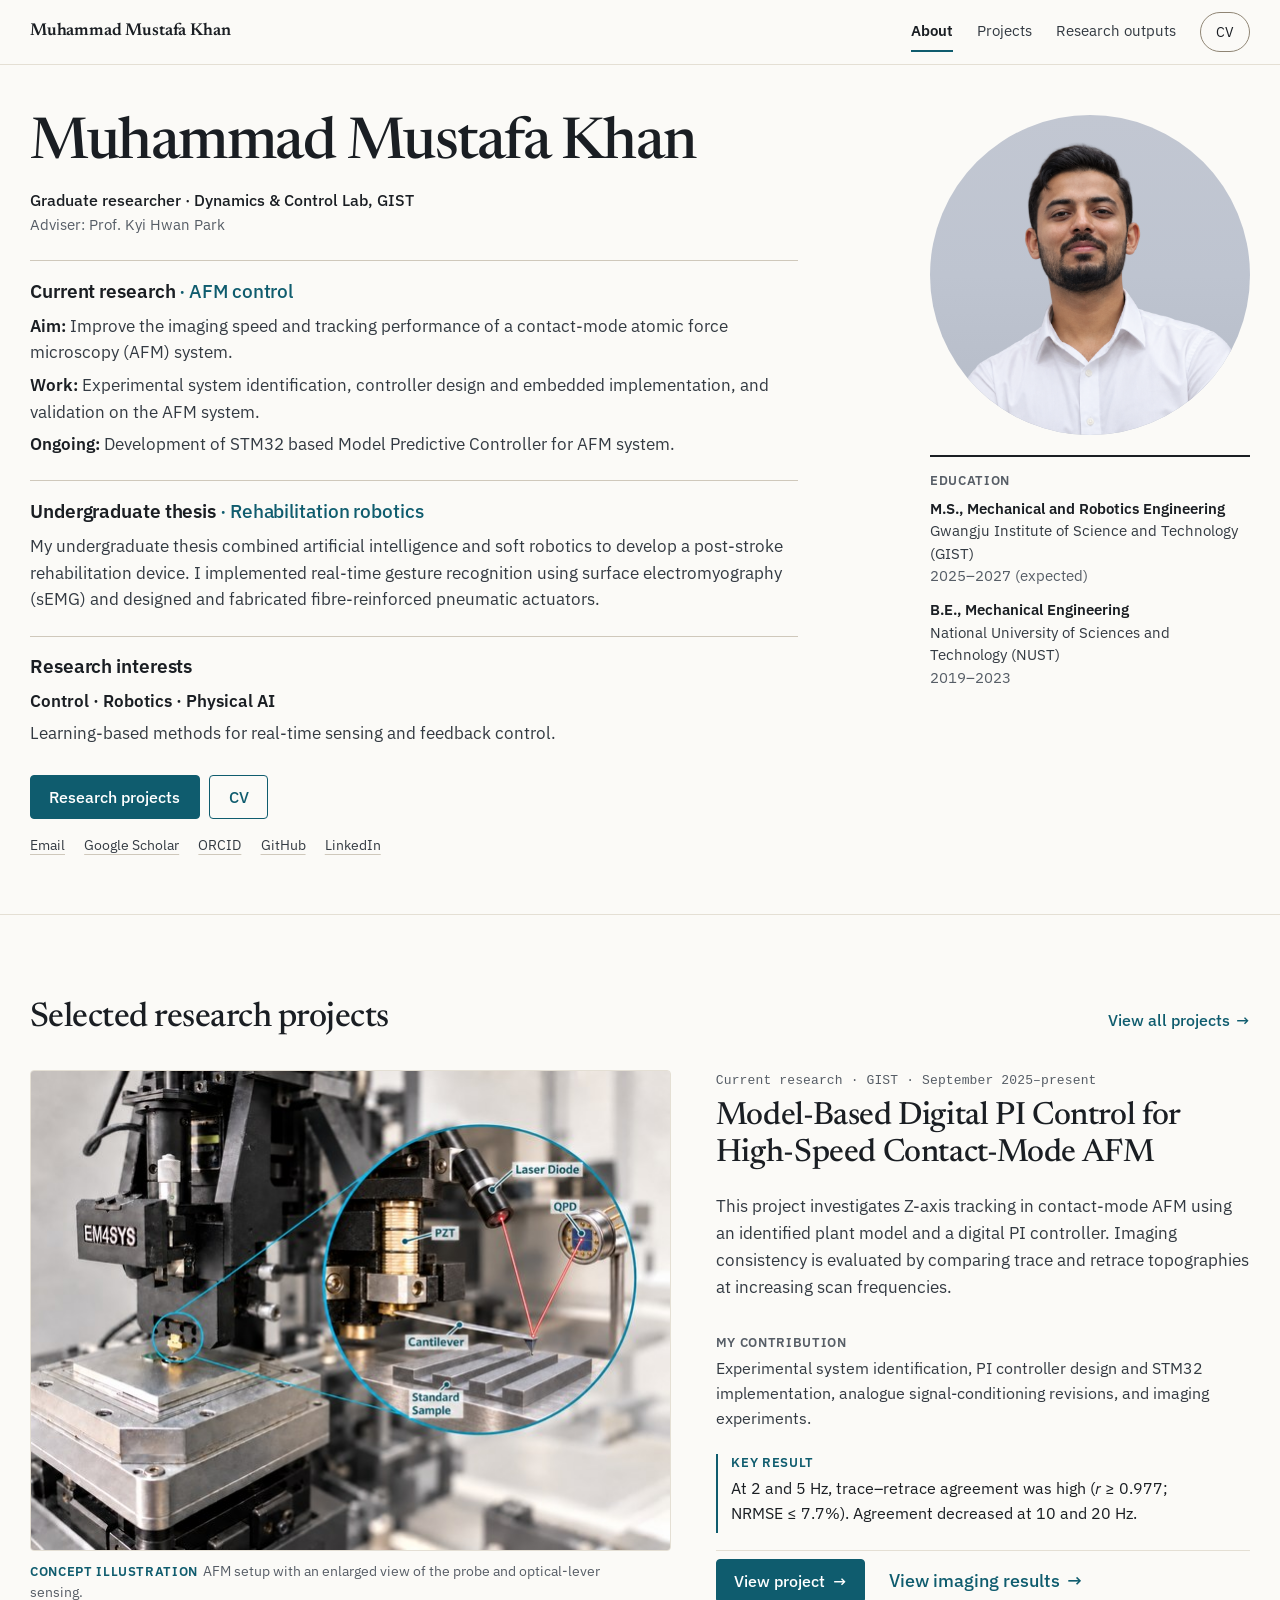
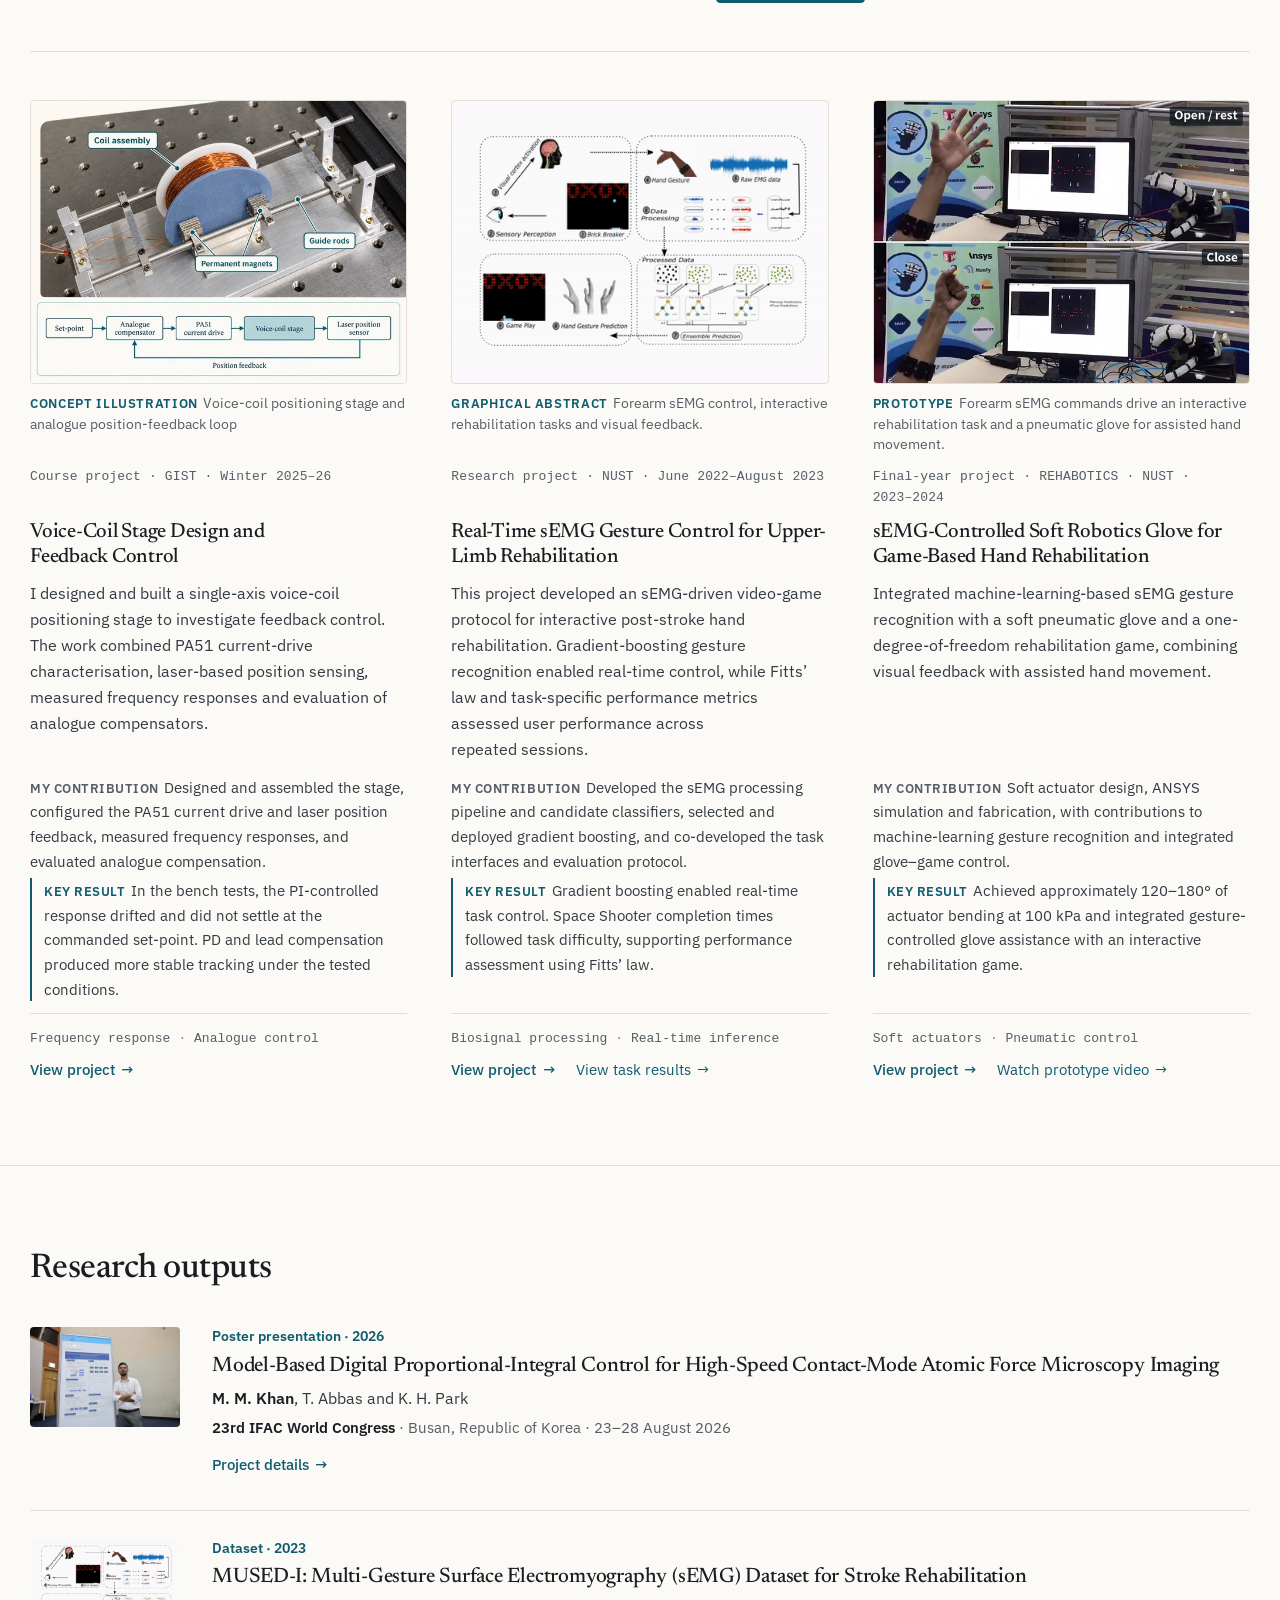
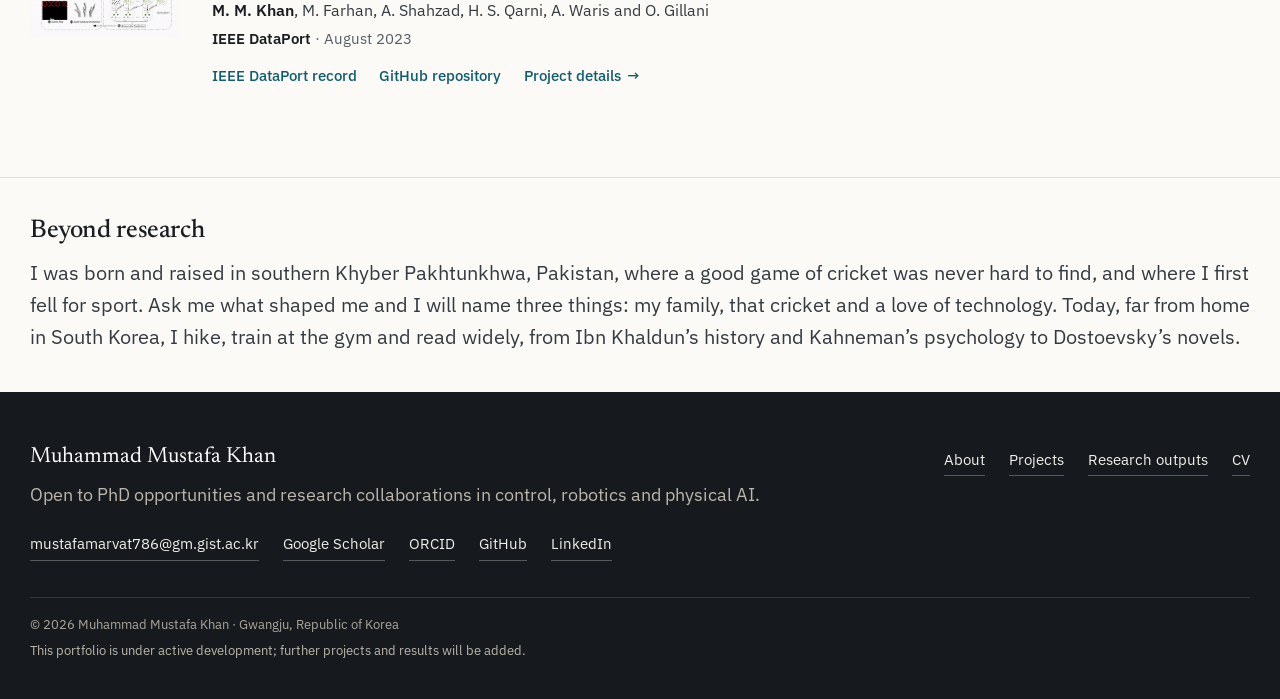
==== index.html @ 3aa4c612 "Update About portrait with grey background and shoulder crop" ====
<!DOCTYPE html>
<html lang="en">
<head>
<meta charset="utf-8">
<meta name="viewport" content="width=device-width, initial-scale=1">
<meta name="color-scheme" content="light">
<meta name="theme-color" content="#fbfaf7">
<script>document.documentElement.className += ' js';</script>
<title>Muhammad Mustafa Khan — Robotics and Feedback Control</title>
<meta name="description" content="Graduate researcher at GIST working on system identification and real-time embedded control for high-speed atomic force microscopy, with earlier research in sEMG interfaces, voice-coil position control and soft robotics.">
<meta name="author" content="Muhammad Mustafa Khan">
<link rel="canonical" href="https://mustafahan786.github.io/">
<meta property="og:type" content="profile">
<meta property="og:title" content="Muhammad Mustafa Khan — Robotics and Feedback Control">
<meta property="og:description" content="Graduate researcher at GIST: system identification and real-time embedded control for high-speed AFM, sEMG interfaces, voice-coil position control and soft robotics.">
<meta property="og:url" content="https://mustafahan786.github.io/">
<meta property="og:image" content="https://mustafahan786.github.io/assets/img/og/home.jpg">
<meta property="og:image:alt" content="Muhammad Mustafa Khan — robotics, feedback control and mechatronics">
<meta name="twitter:card" content="summary_large_image">
<link rel="icon" href="assets/favicon.svg" type="image/svg+xml">
<link rel="alternate icon" href="assets/favicon.png" sizes="32x32">
<link rel="preconnect" href="https://fonts.googleapis.com">
<link rel="preconnect" href="https://fonts.gstatic.com" crossorigin>
<link href="https://fonts.googleapis.com/css2?family=IBM+Plex+Sans:wght@400;500;600&family=Newsreader:opsz,wght@6..72,400;6..72,500;6..72,600&display=swap" rel="stylesheet">
<link rel="stylesheet" href="style.css?v=2026-10-03-portrait">
<script type="application/ld+json">
{
  "@context": "https://schema.org",
  "@type": "Person",
  "name": "Muhammad Mustafa Khan",
  "url": "https://mustafahan786.github.io/",
  "email": "mailto:mustafamarvat786@gm.gist.ac.kr",
  "jobTitle": "Graduate Researcher",
  "affiliation": { "@type": "CollegeOrUniversity", "name": "Gwangju Institute of Science and Technology (GIST)" },
  "alumniOf": { "@type": "CollegeOrUniversity", "name": "National University of Sciences and Technology (NUST)" },
  "knowsAbout": ["Feedback control", "System identification", "Mechatronic system design", "Real-time embedded systems", "Atomic force microscopy", "Signal processing"],
  "identifier": "https://orcid.org/0009-0001-7310-5765",
  "sameAs": [
    "https://orcid.org/0009-0001-7310-5765",
    "https://scholar.google.com/citations?user=AgU49wwAAAAJ&hl=en",
    "https://www.linkedin.com/in/mustafa-khan-marwat/",
    "https://github.com/Mustafahan786"
  ]
}
</script>
</head>
<body>
<a class="skip" href="#main">Skip to content</a>

<header class="site-header">
  <div class="wrap header-inner">
    <a class="brand" href="index.html">Muhammad Mustafa Khan</a>
    <button class="nav-toggle" type="button" aria-expanded="false" aria-controls="site-nav">
      <span class="bars" aria-hidden="true"><span></span></span>Menu
    </button>
    <nav class="nav" id="site-nav" aria-label="Primary">
      <a href="#about">About</a>
      <a href="projects/index.html">Projects</a>
      <a href="#outputs">Research outputs</a>
      <a class="nav-cta" href="cv.html">CV</a>
    </nav>
  </div>
</header>

<main id="main">

  <!-- ================= ABOUT (opening section) ================= -->
  <section class="hero" id="about" aria-label="About">
    <div class="wrap hero-grid">

      <div class="hero-main">
        <div class="hero-id">
          <h1 class="hero-name">Muhammad Mustafa Khan</h1>
          <p class="hero-affil">
            <span class="affil-role">Graduate researcher &middot; <span class="nowrap">Dynamics &amp; Control Lab, GIST</span></span>
            <span class="affil-line">Adviser: Prof. Kyi Hwan Park</span>
          </p>
        </div>

        <!-- Research overview: three short blocks. Fuller accounts are on the project pages. -->
        <div class="overview" role="region" aria-labelledby="overview-title">
          <h2 class="sr-only" id="overview-title">Research overview</h2>

          <section class="ov-block" aria-labelledby="ov-current">
            <h3 class="ov-title" id="ov-current">Current research&nbsp;<span class="ov-topic">&middot;&nbsp;AFM control</span></h3>
            <dl class="ov-list">
              <div><dt>Aim:</dt> <dd>Improve the imaging speed and tracking performance of a contact-mode atomic force microscopy (AFM) system.</dd></div>
              <div><dt>Work:</dt> <dd>Experimental system identification, controller design and embedded implementation, and validation on the AFM system.</dd></div>
              <div><dt>Ongoing:</dt> <dd>Development of STM32 based Model Predictive Controller for AFM system.</dd></div>
            </dl>
          </section>

          <section class="ov-block" aria-labelledby="ov-thesis">
            <h3 class="ov-title" id="ov-thesis">Undergraduate thesis&nbsp;<span class="ov-topic">&middot;&nbsp;Rehabilitation robotics</span></h3>
            <p class="ov-text">My undergraduate thesis combined artificial intelligence and soft robotics to develop a post-stroke
              rehabilitation device. I implemented real-time gesture recognition using surface electromyography (sEMG) and
              designed and fabricated fibre-reinforced pneumatic actuators.</p>
          </section>

          <section class="ov-block" aria-labelledby="ov-interests">
            <h3 class="ov-title" id="ov-interests">Research interests</h3>
            <p class="ov-text"><strong class="ov-keys">Control &middot; Robotics &middot; Physical AI</strong></p>
            <p class="ov-text">Learning-based methods for real-time sensing and feedback control.</p>
          </section>
        </div>

        <div class="hero-nav">
          <div class="actions hero-actions">
            <a class="btn btn-primary" href="#work">Research projects</a>
            <a class="btn" href="cv.html">CV</a>
          </div>
          <ul class="hero-profiles" aria-label="Contact and academic profiles">
            <li><a href="mailto:mustafamarvat786@gm.gist.ac.kr">Email</a></li>
            <li><a href="https://scholar.google.com/citations?user=AgU49wwAAAAJ&amp;hl=en" rel="noopener">Google Scholar</a></li>
            <li><a href="https://orcid.org/0009-0001-7310-5765" rel="noopener">ORCID</a></li>
            <li><a href="https://github.com/Mustafahan786" rel="noopener">GitHub</a></li>
            <li><a href="https://www.linkedin.com/in/mustafa-khan-marwat/" rel="noopener">LinkedIn</a></li>
          </ul>
        </div>
      </div>

      <div class="hero-side">
        <figure class="hero-figure">
          <div class="portrait-frame">
            <img class="hero-portrait" src="assets/img/about/portrait-selected-transparent-1254.png"
                 width="1254" height="1254" decoding="async" fetchpriority="high"
                 alt="Portrait of Muhammad Mustafa Khan.">
          </div>
        </figure>

        <div class="hero-facts">
          <div class="fact">
            <h2 class="fact-label">Education</h2>
            <ul class="fact-list">
              <li><strong class="fact-degree">M.S., Mechanical and Robotics Engineering</strong>
                <span class="fact-inst">Gwangju Institute of Science and Technology (GIST)</span>
                <span class="fact-date">2025–2027 (expected)</span></li>
              <li><strong class="fact-degree">B.E., Mechanical Engineering</strong>
                <span class="fact-inst">National University of Sciences and Technology (NUST)</span>
                <span class="fact-date">2019–2023</span></li>
            </ul>
          </div>
        </div>
      </div>

    </div>
  </section>

  <!-- ================= SELECTED WORK ================= -->
  <section class="section section-line" id="work" aria-labelledby="work-title">
    <div class="wrap">
      <div class="section-head head-row work-head">
        <h2 id="work-title">Selected research projects</h2>
        <a class="link-arrow section-action" href="projects/index.html">View all projects</a>
      </div>

      <!-- ---------- featured ----------
           DOM order = reading order on phones: title block, cover and caption, summary, contribution, result, actions.
           From 900px the caption and the actions share the bottom grid row (subgrid), centred on each other. -->
      <article class="work-feature" aria-labelledby="afm-feature-title">
        <div class="wf-head">
          <p class="pcard-meta">Current research&nbsp;&middot; GIST&nbsp;&middot; <span class="nowrap">September 2025&ndash;present</span></p>
          <h3 class="pcard-title" id="afm-feature-title"><a href="projects/afm-high-speed-control.html">Model-Based Digital PI Control for High-Speed Contact-Mode AFM</a></h3>
        </div>

        <figure class="cover cover-4x3 wf-cover">
          <div class="cover-frame has-overlay">
            <img src="assets/img/concepts/afm-concept-v6-1280.jpg"
                 srcset="assets/img/concepts/afm-concept-v6-640.jpg 640w, assets/img/concepts/afm-concept-v6-1280.jpg 1280w"
                 sizes="(min-width: 1280px) 640px, (min-width: 900px) 50vw, 92vw" width="1280" height="960" decoding="async"
                 alt="AFM instrument with a circular enlarged illustration identifying the PZT actuator, laser diode, quadrant photodiode, cantilever and standard sample.">
            <a class="cover-overlay" href="projects/afm-high-speed-control.html" tabindex="-1" aria-hidden="true"></a>
          </div>
          <figcaption><span class="tag tag-concept">Concept illustration</span> AFM setup with an enlarged view of the probe and optical-lever sensing.</figcaption>
        </figure>

        <div class="wf-body">
          <div class="wf-info">
          <p class="wf-summary">
            This project investigates Z-axis tracking in contact-mode AFM using an identified plant model and a
            digital PI controller. Imaging consistency is evaluated by comparing trace and retrace topographies at
            increasing scan frequencies.
          </p>
          <dl class="wf-facts">
            <div>
              <dt>My contribution</dt>
              <dd>Experimental system identification, PI controller design and STM32 implementation, analogue
                signal-conditioning revisions, and imaging experiments.</dd>
            </div>
            <div class="wf-result">
              <dt>Key result</dt>
              <dd>At 2 and 5&nbsp;Hz, trace&ndash;retrace agreement was high (<i>r</i>&nbsp;&ge;&nbsp;0.977;
                NRMSE&nbsp;&le;&nbsp;7.7%). Agreement decreased at 10 and 20&nbsp;Hz.</dd>
            </div>
          </dl>
          </div>
          <ul class="wf-actions">
            <li><a class="btn btn-primary link-arrow" href="projects/afm-high-speed-control.html">View project</a></li>
            <li><a class="link-arrow" href="projects/afm-high-speed-control.html#results">View imaging results</a></li>
          </ul>
        </div>
      </article>

      <!-- ---------- three secondary projects ---------- -->
      <div class="work-grid-3">

        <article class="pcard">
          <figure class="cover cover-4x3">
            <div class="cover-frame has-overlay">
              <img src="assets/img/vca/vca-concept-figure-640.jpg"
                   srcset="assets/img/vca/vca-concept-figure-640.jpg 640w, assets/img/vca/vca-concept-figure-960.jpg 960w, assets/img/vca/vca-concept-figure-1448.jpg 1448w"
                   sizes="(min-width: 1310px) 380px, (min-width: 1100px) 30vw, (min-width: 700px) 46vw, 92vw" width="640" height="480" loading="lazy" decoding="async"
                   alt="Concept illustration of the voice-coil positioning stage; not experimental evidence. Labels identify the coil assembly, two permanent-magnet locations and the guide rods. Below, a simplified analogue feedback path runs from the set-point through the analogue compensator, the PA51 current drive and the voice-coil stage to the laser position sensor, whose position feedback returns to the compensator.">
              <a class="cover-overlay" href="projects/voice-coil-actuator.html" tabindex="-1" aria-hidden="true"></a>
            </div>
            <figcaption><span class="tag tag-concept">Concept illustration</span> Voice-coil positioning stage and analogue position-feedback loop</figcaption>
          </figure>
          <p class="pcard-meta">Course project&nbsp;&middot; GIST&nbsp;&middot; <span class="nowrap">Winter 2025&ndash;26</span></p>
          <h3 class="pcard-title"><a href="projects/voice-coil-actuator.html">Voice-Coil Stage Design and Feedback&nbsp;Control</a></h3>
          <p class="pcard-lede">
            I designed and built a single-axis voice-coil positioning stage to investigate feedback control. The
            work combined PA51 current-drive characterisation, laser-based position sensing, measured frequency
            responses and evaluation of analogue compensators.
          </p>
          <div class="pcard-facts">
            <p><b>My contribution</b>Designed and assembled the stage, configured the PA51 current drive and laser position
              feedback, measured frequency responses, and evaluated analogue compensation.</p>
            <p class="index-result"><b>Key result</b>In the bench tests, the PI-controlled response drifted and did not settle at the commanded set-point. PD and lead compensation produced more stable tracking under the tested conditions.</p>
          </div>
          <div class="pcard-foot">
            <ul class="pcard-methods"><li>Frequency response</li><li>Analogue control</li></ul>
            <ul class="pcard-links">
              <li><a class="link-arrow" href="projects/voice-coil-actuator.html">View project</a></li>
            </ul>
          </div>
        </article>

        <article class="pcard">
          <figure class="cover cover-4x3 cover-ga-still">
            <div class="cover-frame has-overlay">
              <img src="assets/img/semg/semg-graphical-abstract-poster.png" width="466" height="307" loading="lazy" decoding="async"
                   alt="Graphical abstract of the control loop: the participant watches a Brick Breaker game and makes a hand gesture; forearm sEMG is processed, an ensemble of decision trees predicts the gesture, and the prediction moves the paddle.">
              <a class="cover-overlay" href="projects/semg-rehabilitation-interface.html" tabindex="-1" aria-hidden="true"></a>
            </div>
            <figcaption><span class="tag">Graphical abstract</span> Forearm sEMG control, interactive rehabilitation tasks and visual feedback.</figcaption>
          </figure>
          <p class="pcard-meta">Research project&nbsp;&middot; NUST&nbsp;&middot; <span class="nowrap">June 2022&ndash;August 2023</span></p>
          <h3 class="pcard-title"><a href="projects/semg-rehabilitation-interface.html">Real-Time sEMG Gesture Control for Upper-Limb Rehabilitation</a></h3>
          <p class="pcard-lede">
            This project developed an sEMG-driven <span class="nowrap">video-game</span> protocol for interactive
            post-stroke hand rehabilitation. Gradient-boosting gesture recognition enabled real-time control, while
            Fitts&rsquo; law and task-specific performance metrics assessed user performance across repeated&nbsp;sessions.
          </p>
          <div class="pcard-facts">
            <p><b>My contribution</b>Developed the sEMG processing pipeline and candidate classifiers, selected and deployed
              gradient boosting, and co-developed the task interfaces and evaluation protocol.</p>
            <p class="index-result"><b>Key result</b>Gradient boosting enabled real-time task control. Space Shooter completion
              times followed task difficulty, supporting performance assessment using Fitts&rsquo; law.</p>
          </div>
          <div class="pcard-foot">
            <ul class="pcard-methods"><li>Biosignal processing</li><li>Real-time inference</li></ul>
            <ul class="pcard-links">
              <li><a class="link-arrow" href="projects/semg-rehabilitation-interface.html">View project</a></li>
              <li><a class="link-arrow link-quiet" href="projects/semg-rehabilitation-interface.html#results">View task results</a></li>
            </ul>
          </div>
        </article>

        <article class="pcard">
          <figure class="cover cover-4x3">
            <div class="cover-frame has-overlay">
              <img src="assets/img/glove/glove-prototype-card-640.jpg"
                   srcset="assets/img/glove/glove-prototype-card-640.jpg 640w, assets/img/glove/glove-prototype-card-960.jpg 960w"
                   sizes="(min-width: 1310px) 380px, (min-width: 1100px) 30vw, (min-width: 700px) 46vw, 92vw" width="640" height="480" loading="lazy" decoding="async"
                   alt="Two frames from the prototype recording, stacked. Above, labelled Open / rest: a forearm wearing the Myo armband is raised with the hand open, a game runs on the monitor, and the white soft glove mounted on the hardware enclosure at the right is relaxed. Below, labelled Close: the same forearm makes a fist and the glove's actuators are curled.">
              <a class="cover-overlay" href="projects/soft-robotic-glove.html" tabindex="-1" aria-hidden="true"></a>
            </div>
            <figcaption><span class="tag">Prototype</span> Forearm sEMG commands drive an interactive rehabilitation task and a pneumatic glove for assisted hand movement.</figcaption>
          </figure>
          <p class="pcard-meta">Final-year project&nbsp;&middot; REHABOTICS&nbsp;&middot; NUST&nbsp;&middot; <span class="nowrap">2023&ndash;2024</span></p>
          <h3 class="pcard-title"><a href="projects/soft-robotic-glove.html">sEMG-Controlled Soft Robotics Glove for <span class="nowrap">Game-Based</span> Hand Rehabilitation</a></h3>
          <p class="pcard-lede">
            Integrated machine-learning-based sEMG gesture recognition with a soft pneumatic glove and a
            one-degree-of-freedom rehabilitation game, combining visual feedback with assisted hand movement.
          </p>
          <div class="pcard-facts">
            <p><b>My contribution</b>Soft actuator design, ANSYS simulation and fabrication, with contributions to machine-learning
              gesture recognition and integrated glove&ndash;game control.</p>
            <p class="index-result"><b>Key result</b>Achieved approximately 120&ndash;180&deg; of actuator bending at
              100&nbsp;kPa and integrated gesture-controlled glove assistance with an interactive rehabilitation game.</p>
          </div>
          <div class="pcard-foot">
            <ul class="pcard-methods"><li>Soft actuators</li><li>Pneumatic control</li></ul>
            <ul class="pcard-links">
              <li><a class="link-arrow" href="projects/soft-robotic-glove.html">View project</a></li>
              <li><a class="link-arrow link-quiet" href="projects/soft-robotic-glove.html#prototype-video">Watch prototype video</a></li>
            </ul>
          </div>
        </article>

      </div>
    </div>
  </section>

  <!-- ================= RESEARCH OUTPUTS ================= -->
  <!-- Each entry: type and year, title, authors, venue and date, links. Newest first. -->
  <section class="section section-line" id="outputs" aria-labelledby="outputs-title">
    <div class="wrap">
      <div class="section-head">
        <h2 id="outputs-title">Research outputs</h2>
      </div>

      <div class="outputs">
        <article class="output">
          <figure class="output-thumb">
            <img src="assets/img/outputs/ifac-poster-presentation-720.jpg" width="720" height="480" loading="lazy" decoding="async"
                 alt="Muhammad Mustafa Khan beside the AFM control poster at the IFAC World Congress in Busan.">
          </figure>
          <div class="output-body">
            <p class="output-type">Poster presentation &middot; 2026</p>
            <h3 class="output-title">Model-Based Digital Proportional-Integral Control for High-Speed Contact-Mode Atomic Force Microscopy Imaging</h3>
            <p class="output-authors"><strong class="self">M.&nbsp;M.&nbsp;Khan</strong>, T.&nbsp;Abbas and K.&nbsp;H.&nbsp;Park</p>
            <p class="output-venue"><span class="venue-name">23rd IFAC World Congress</span>&nbsp;&middot; Busan, Republic of Korea&nbsp;&middot; <span class="nowrap">23&ndash;28 August 2026</span></p>
            <ul class="output-links">
              <li><a class="link-arrow" href="projects/afm-high-speed-control.html">Project details</a></li>
            </ul>
          </div>
        </article>

        <article class="output">
          <figure class="output-thumb">
            <img src="assets/img/semg/semg-graphical-abstract-poster.png" width="466" height="307" loading="lazy" decoding="async"
                 alt="Graphical abstract of the sEMG gesture-control project that produced the dataset.">
          </figure>
          <div class="output-body">
            <p class="output-type">Dataset &middot; 2023</p>
            <h3 class="output-title">MUSED-I: Multi-Gesture Surface Electromyography (sEMG) Dataset for Stroke Rehabilitation</h3>
            <p class="output-authors"><strong class="self">M.&nbsp;M.&nbsp;Khan</strong>, M.&nbsp;Farhan, A.&nbsp;Shahzad, H.&nbsp;S.&nbsp;Qarni, A.&nbsp;Waris and O.&nbsp;Gillani</p>
            <p class="output-venue"><span class="venue-name">IEEE DataPort</span>&nbsp;&middot; August 2023</p>
            <ul class="output-links">
              <li><a href="https://ieee-dataport.org/documents/mused-i-multi-gesture-surface-electromyography-semg-dataset-stroke-rehabilitation" rel="noopener">IEEE DataPort record</a></li>
              <li><a href="https://github.com/Mustafahan786/MUSED-1" rel="noopener">GitHub repository</a></li>
              <li><a class="link-arrow" href="projects/semg-rehabilitation-interface.html">Project details</a></li>
            </ul>
          </div>
        </article>
      </div>
    </div>
  </section>
  <section class="personal-note section-line" id="beyond-research" aria-labelledby="beyond-research-title">
    <div class="wrap">
      <h2 id="beyond-research-title">Beyond research</h2>
      <p>I was born and raised in southern Khyber Pakhtunkhwa, Pakistan, where a good game of cricket was never
        hard to find, and where I first fell for sport. Ask me what shaped me and I will name three things: my family,
        that cricket and a love of technology. Today, far from home in South&nbsp;Korea, I hike, train at the gym and
        read widely, from Ibn&nbsp;Khaldun&rsquo;s history and Kahneman&rsquo;s psychology to Dostoevsky&rsquo;s novels.</p>
    </div>
  </section>
</main>

<footer class="site-footer">
  <div class="wrap footer-grid">
    <div>
      <p class="footer-name">Muhammad Mustafa Khan</p>
      <p class="footer-statement">Open to PhD opportunities and research collaborations in control, robotics and physical AI.</p>
      <ul class="footer-links">
        <li><a href="mailto:mustafamarvat786@gm.gist.ac.kr">mustafamarvat786@gm.gist.ac.kr</a></li>
        <li><a href="https://scholar.google.com/citations?user=AgU49wwAAAAJ&amp;hl=en" rel="noopener">Google Scholar</a></li>
        <li><a href="https://orcid.org/0009-0001-7310-5765" rel="noopener">ORCID</a></li>
        <li><a href="https://github.com/Mustafahan786" rel="noopener">GitHub</a></li>
        <li><a href="https://www.linkedin.com/in/mustafa-khan-marwat/" rel="noopener">LinkedIn</a></li>
      </ul>
    </div>
    <nav aria-label="Footer">
      <ul class="footer-nav">
        <li><a href="#about">About</a></li>
        <li><a href="projects/index.html">Projects</a></li>
        <li><a href="#outputs">Research outputs</a></li>
        <li><a href="cv.html">CV</a></li>
      </ul>
    </nav>
  </div>
  <div class="wrap footer-bottom">
    <p class="footer-meta">© <span id="year">2026</span> Muhammad Mustafa Khan · Gwangju, Republic of Korea</p>
    <p class="footer-status">This portfolio is under active development; further projects and results will be added.</p>
  </div>
</footer>
<script src="script.js?v=2026-10-03-fit" defer></script>
</body>
</html>
---- style.css ----
/* ==========================================================================
   Muhammad Mustafa Khan — research portfolio
   Editorial engineering portfolio. Plain CSS, no build step, light theme.
   ========================================================================== */

:root {
  /* surfaces */
  --bg: #fbfaf7;
  --surface: #ffffff;
  --surface-2: #f4f1ea;
  --ink-bg: #16191d;

  /* ink */
  --ink: #1a1e23;
  --ink-2: #333a42;
  --muted: #565d66;
  --on-dark: #f1efe9;
  --on-dark-muted: #bdb7ab;

  /* lines */
  --rule: #e4dfd4;
  --rule-2: #cfc8bb;
  --rule-ui: #8f8574;

  /* accent */
  --accent: #0f5c6e;
  --accent-deep: #0a4553;
  --accent-soft: #e7eff1;
  --focus: #a4460f;

  /* Two webfont families; the few technical labels use the system mono stack. */
  --font-display: "Newsreader", Georgia, "Times New Roman", serif;
  --font-sans: "IBM Plex Sans", system-ui, -apple-system, "Segoe UI", Roboto, sans-serif;
  --font-mono: ui-monospace, SFMono-Regular, "SF Mono", Menlo, Consolas, "Liberation Mono", monospace;

  /* type scale — nothing that carries meaning falls below 13px */
  --fs-body: 1.09375rem;                                  /* 17.5px */
  --fs-caption: 0.9125rem;                                /* 14.6px */
  --fs-meta: 0.8125rem;                                   /* 13px  */
  --fs-name: clamp(2.3rem, 1.75rem + 2.3vw, 3.75rem);     /* 37 → 60px */
  --fs-case: clamp(1.95rem, 1.4rem + 2.1vw, 3rem);        /* 31 → 48px */
  --fs-h2: clamp(1.55rem, 1.25rem + 1.15vw, 2.15rem);     /* 25 → 34px */
  --fs-h3: clamp(1.14rem, 1.05rem + 0.35vw, 1.32rem);
  --fs-lede: clamp(1.1rem, 1.02rem + 0.35vw, 1.26rem);

  --wrap: 1220px;
  --gap: clamp(1.25rem, 0.9rem + 1.4vw, 2rem);
  --section-y: clamp(3rem, 2rem + 4vw, 5.5rem);
  --stage-y: clamp(2.5rem, 1.8rem + 2.6vw, 3.75rem);
  --nav-h: 4rem;
  --radius: 4px;
  --t: 200ms cubic-bezier(.2, .6, .3, 1);

  /* shared component tokens — labels, links, rules and spacing reused by every project page */
  --lh-body: 1.62;
  --lh-compact: 1.55;                                     /* summary, captions, dense text */
  --fs-small: 0.95rem;                                    /* 15.2px: contents links */
  --fs-summary: 1rem;                                     /* 16px: summary text */
  --label-weight: 600;                                    /* small uppercase labels */
  --label-tracking: 0.05em;
  --link: var(--accent);
  --link-hover: var(--accent-deep);
  --link-rule: var(--rule-2);                             /* resting underline on quiet links */
  --rule-strong: var(--ink);                              /* heavy rule that opens the summary */
  --space-hero: clamp(2rem, 4vw, 3rem);                   /* title block → summary */
  --space-sub: clamp(2.25rem, 4vw, 3.25rem);              /* subsection inside a stage */
  --measure: 62ch;                                        /* reading measure: 70–80 characters per line at 17.5px */
  --para-gap: 1.4em;                                      /* space between paragraphs at the reading measure */
}

* { box-sizing: border-box; }

html {
  -webkit-text-size-adjust: 100%;
  scroll-padding-top: calc(var(--nav-h) + 1.5rem);
  color-scheme: light;
}
/* Smooth scrolling is switched on by script.js once the page has loaded, so a page opened at a #fragment
   (e.g. from "View imaging results") jumps straight to it; in-page links still scroll smoothly. */
@media (prefers-reduced-motion: no-preference) { html.smooth-scroll { scroll-behavior: smooth; } }

body {
  margin: 0;
  background: var(--bg);
  color: var(--ink);
  font-family: var(--font-sans);
  font-size: var(--fs-body);
  line-height: var(--lh-body);
  -webkit-font-smoothing: antialiased;
  text-rendering: optimizeLegibility;
}

/* ---------- layout ---------- */
.wrap { width: min(100% - 2.5rem, var(--wrap)); margin-inline: auto; }
.wrap-tight { width: min(100% - 2.5rem, 900px); margin-inline: auto; }
@media (max-width: 520px) { .wrap, .wrap-tight { width: calc(100% - 2rem); } }
.prose { max-width: 66ch; }
.prose-wide { max-width: 78ch; }
.section { padding-block: var(--section-y); }
.section-line { border-top: 1px solid var(--rule); }
/* Every section sits on the same warm page background (--bg); sections are separated by a hairline
   (.section-line), not by alternating white and warm bands. */
.section-dark { background: var(--ink-bg); color: var(--on-dark); }
.section-dark h2, .section-dark h3 { color: #fff; }
.section-dark .kicker { color: #8fd0dc; }
.section-dark a { color: #8fd0dc; }
.section-dark a:hover { color: #b9e3ea; }

.section-head { margin-bottom: clamp(1.75rem, 3vw, 2.75rem); }
.section-head p:last-child { margin-bottom: 0; }

/* directory / utility page headings */
.page-head { padding-block: clamp(2.25rem, 5vw, 4rem) clamp(1.25rem, 2.5vw, 2rem); }
.page-head h1 { font-size: var(--fs-case); line-height: 1.05; letter-spacing: -0.025em; margin-bottom: 0.65rem; }
.page-head .lede { max-width: 54ch; margin-bottom: 0; }
.section-foot { margin-top: clamp(2rem, 4vw, 3rem); padding-top: 1.1rem; border-top: 1px solid var(--rule); font-size: 0.95rem; color: var(--muted); }
.head-row { display: flex; flex-wrap: wrap; gap: 0.5rem 2rem; align-items: baseline; justify-content: space-between; }

/* ---------- typography ---------- */
h1, h2, h3, h4 { font-family: var(--font-display); font-weight: 500; color: var(--ink); line-height: 1.18; margin: 0 0 0.45em; letter-spacing: -0.015em; }
h2 { font-size: var(--fs-h2); }
h3 { font-family: var(--font-sans); font-size: var(--fs-h3); font-weight: 600; letter-spacing: -0.003em; line-height: 1.35; }
h4 { font-family: var(--font-sans); font-size: 1rem; font-weight: 600; }
p { margin: 0 0 1.05em; }
p:last-child, ul:last-child, ol:last-child { margin-bottom: 0; }

.lede { font-size: var(--fs-lede); line-height: 1.6; color: var(--ink-2); max-width: 62ch; }
.kicker {
  font-family: var(--font-sans); font-size: var(--fs-meta); font-weight: 600; letter-spacing: 0.06em;
  text-transform: uppercase; color: var(--accent); margin: 0 0 0.8rem;
}
.kicker-muted { color: var(--muted); }
.meta { font-family: var(--font-mono); font-size: var(--fs-meta); color: var(--muted); letter-spacing: 0.01em; }

a { color: var(--link); text-underline-offset: 0.18em; text-decoration-thickness: 1px; }
a:hover { color: var(--link-hover); }
:focus-visible { outline: 2px solid var(--focus); outline-offset: 3px; border-radius: 2px; }
.section-dark :focus-visible, .site-footer :focus-visible { outline-color: #f0a06a; }

ul, ol { padding-left: 1.15rem; margin: 0 0 1.05em; }
li { margin-bottom: 0.4em; }
li:last-child { margin-bottom: 0; }
.tight li { margin-bottom: 0.25em; }
.muted { color: var(--muted); }
.small { font-size: 0.93rem; }
hr { border: 0; border-top: 1px solid var(--rule); margin: 2rem 0; }
code, .mono { font-family: var(--font-mono); font-size: 0.92em; }

/* ---------- header ---------- */
.skip { position: absolute; left: -9999px; top: 0; z-index: 200; background: var(--ink); color: #fff; padding: 0.7rem 1rem; }
.skip:focus { left: 0; }
.sr-only {
  position: absolute; width: 1px; height: 1px; padding: 0; margin: -1px;
  overflow: hidden; clip: rect(0, 0, 0, 0); white-space: nowrap; border: 0;
}

.site-header {
  position: sticky; top: 0; z-index: 100;
  background: rgba(251, 250, 247, 0.93);
  backdrop-filter: saturate(140%) blur(10px);
  border-bottom: 1px solid var(--rule);
}
.header-inner { display: flex; align-items: center; gap: 1rem; min-height: var(--nav-h); }
.brand {
  display: inline-flex; align-items: center; min-height: 44px;
  font-family: var(--font-display); font-size: 1.08rem; font-weight: 600; letter-spacing: -0.01em;
  color: var(--ink); text-decoration: none; margin-right: auto; white-space: nowrap;
}
.brand:hover { color: var(--accent); }
.nav { display: flex; align-items: center; gap: 1.5rem; }
.nav a {
  font-size: 0.94rem; color: var(--ink-2); text-decoration: none;
  padding: 0.45rem 0; border-bottom: 2px solid transparent; transition: color var(--t), border-color var(--t);
}
.nav a { white-space: nowrap; }
.nav a:hover { color: var(--accent); border-bottom-color: var(--rule-2); }
.nav a[aria-current] { color: var(--ink); border-bottom-color: var(--accent); font-weight: 600; }
/* CV button. Scoped as .nav a.nav-cta so it outranks .nav a, whose transparent 2px bottom border used to
   replace the button's bottom edge; all four sides stay visible in every state. */
.nav a.nav-cta {
  padding: 0.45rem 0.95rem; border: 1px solid var(--rule-ui);
  border-radius: 999px; font-size: 0.9rem; color: var(--ink);
}
.nav a.nav-cta:hover { border-color: var(--accent); background: var(--accent-soft); color: var(--ink); }
.nav a.nav-cta[aria-current] { border-color: var(--accent); }
.nav-toggle { display: none; }

@media (max-width: 700px) {
  :root { --nav-h: 3.5rem; }
  .nav-toggle {
    display: inline-flex; align-items: center; gap: 0.5rem; min-height: 44px; padding: 0.4rem 0.75rem;
    font: inherit; font-size: 0.92rem; color: var(--ink); background: transparent;
    border: 1px solid var(--rule-ui); border-radius: var(--radius); cursor: pointer;
  }
  .nav-toggle:hover { border-color: var(--accent); }
  .nav-toggle .bars { display: inline-block; width: 16px; height: 10px; position: relative; }
  .nav-toggle .bars::before, .nav-toggle .bars::after, .nav-toggle .bars span {
    content: ""; position: absolute; left: 0; right: 0; height: 1.5px; background: currentColor;
  }
  .nav-toggle .bars::before { top: 0; }
  .nav-toggle .bars span { top: 4.25px; }
  .nav-toggle .bars::after { bottom: 0; }

  /* without JavaScript the links simply wrap under the brand */
  .header-inner { flex-wrap: wrap; padding-block: 0.4rem; }
  .nav { width: 100%; flex-wrap: wrap; gap: 0.15rem 1.1rem; padding-bottom: 0.5rem; }
  .nav a { font-size: 0.9rem; padding: 0.5rem 0; }
  .nav a.nav-cta { padding: 0.45rem 0.85rem; }

  /* upgraded to a disclosure menu when JavaScript runs */
  .js .nav {
    position: absolute; left: 0; right: 0; top: 100%; display: block; width: auto;
    background: var(--bg); border-bottom: 1px solid var(--rule);
    box-shadow: 0 14px 28px -22px rgba(20, 22, 25, 0.7);
    padding: 0.35rem 0 0.85rem; margin: 0;
  }
  .js .nav[hidden] { display: none; }
  .js .nav a {
    display: flex; align-items: center; min-height: 48px; padding: 0 1.25rem;
    border-bottom: 0; border-left: 3px solid transparent; font-size: 1rem;
  }
  .js .nav a[aria-current] { border-left-color: var(--accent); background: var(--accent-soft); }
  .js .nav a.nav-cta { display: inline-flex; margin: 0.6rem 1.25rem 0; border: 1px solid var(--rule-ui); border-radius: var(--radius); justify-content: center; }
}

/* narrow phones: keep brand and menu button on one row */
@media (max-width: 380px) {
  .header-inner { gap: 0.6rem; }
  .brand { font-size: 0.95rem; }
  .nav-toggle { padding: 0.4rem 0.6rem; font-size: 0.88rem; gap: 0.4rem; }
}

/* ---------- buttons ---------- */
.actions { display: flex; flex-wrap: wrap; gap: 0.7rem; }
.btn {
  display: inline-flex; align-items: center; justify-content: center; gap: 0.5rem;
  min-height: 46px; font-size: 0.97rem; font-weight: 500; text-decoration: none;
  padding: 0.55rem 1.25rem; border-radius: var(--radius);
  border: 1px solid var(--accent); color: var(--accent); background: transparent;
  transition: background-color var(--t), color var(--t), border-color var(--t);
}
.btn:hover { background: var(--accent-soft); color: var(--accent-deep); }
.btn-primary { background: var(--accent); color: #fff; border-color: var(--accent); }
.btn-primary:hover { background: var(--accent-deep); color: #fff; }
.btn-quiet { border-color: var(--rule-ui); color: var(--ink-2); }
.btn-quiet:hover { background: var(--surface-2); color: var(--ink); border-color: var(--muted); }
.btn-ghost { border-color: rgba(241, 239, 233, 0.45); color: var(--on-dark); }
.btn-ghost:hover { background: rgba(241, 239, 233, 0.12); color: #fff; }

.link-arrow { font-weight: 500; text-decoration: none; display: inline-flex; align-items: center; gap: 0.4rem; }
.link-arrow::after { content: "→"; transition: transform var(--t); }
.link-arrow:hover::after { transform: translateX(3px); }

/* ---------- hero: the About section that opens the home page ----------
   DOM order: identity (name, affiliation and adviser) → research overview (current research, undergraduate
   thesis, research interests) → actions and profile links → side column (portrait, caption, Education). That is
   also the reading order on phones, where the columns stack. From 720px the side column sits on the right,
   aligned with the right edge of the container (and the header's CV button). */
.hero { padding-block: clamp(1.75rem, 1.2rem + 2.4vw, 3.25rem) clamp(2.5rem, 2rem + 2vw, 4rem); }
.hero-grid { display: grid; gap: 2.5rem; align-items: start; }
/* One shared text container, as wide as the rendered name: it shrinks to the heading's text (fit-content),
   and inline-size containment stops the longer lines from widening it, so nothing runs past the visible end
   of "Khan". When the column is narrower than the name, the name wraps and the container fills the column. */
.hero-main { min-width: 0; }
.hero-affil, .hero-nav, .overview { contain: inline-size; }

.hero-name { font-size: var(--fs-name); line-height: 1.04; letter-spacing: -0.026em; margin: 0 0 0.85rem; text-wrap: balance; }
/* Affiliation: role and institution first, then department and adviser as supporting lines. */
.hero-affil { margin: 0; font-size: 0.9375rem; line-height: 1.5; color: var(--muted); }
.hero-affil > span { display: block; text-wrap: pretty; }
.hero-affil .affil-role { font-size: 1rem; font-weight: 500; color: var(--ink); margin-bottom: 0.1rem; }

.hero-nav { margin-top: 1.75rem; }   /* after the research overview */
.hero-actions { gap: 0.6rem; }
.hero-actions .btn { min-height: 44px; padding: 0.5rem 1.15rem; }
.hero-profiles {
  display: flex; flex-wrap: wrap; gap: 0.25rem 1.2rem;
  list-style: none; margin: 0.9rem 0 0; padding: 0; font-size: 0.875rem;
}
.hero-profiles li { margin: 0; }
.hero-profiles a {
  color: var(--ink-2); text-decoration: underline; text-decoration-color: var(--rule-2);
  text-decoration-thickness: 1px; text-underline-offset: 0.3em;
}
.hero-profiles a:hover { color: var(--accent); text-decoration-color: var(--accent); }

/* Research overview: three blocks separated by hairlines; each heading sits close to its text. */
.overview { margin-top: 1.5rem; max-width: 48rem; }   /* 768px reading width on desktop */
.ov-block { border-top: 1px solid var(--rule-2); padding-top: 1.1rem; }
.ov-block + .ov-block { margin-top: 1.4rem; }
.ov-title {
  font-family: var(--font-sans); font-size: 1.1875rem; font-weight: 600; line-height: 1.35;
  letter-spacing: -0.005em; color: var(--ink); margin: 0 0 0.5rem;
}
.ov-topic { font-weight: 500; color: var(--accent); }
.ov-text, .ov-list { margin: 0; font-size: 1.0625rem; line-height: 1.58; color: var(--ink-2); }
.ov-text + .ov-text, .ov-text + .ov-list, .ov-list + .ov-text { margin-top: 0.35rem; }
.ov-list > div + div { margin-top: 0.35rem; }
.ov-list dt { display: inline; font-weight: 600; color: var(--ink); }
.ov-list dd { display: inline; margin: 0; text-wrap: pretty; }
.ov-keys { font-weight: 600; color: var(--ink); }

/* Side column: the portrait, its caption, then Education on the same left edge. */
.hero-figure { margin: 0; }
.hero-figure img {
  display: block; width: 100%; height: auto;
  border-radius: var(--radius); background: var(--surface);
}
.portrait-frame {
  position: relative;
  width: 100%;
  aspect-ratio: 1;
  overflow: clip;
  border-radius: 50%;
  background: linear-gradient(180deg, #c2c7d2 0%, #bec4d0 50%, #b5bbc7 100%);
}
.hero-figure .hero-portrait {
  position: absolute;
  top: 5%;
  left: -17.5%;
  width: 135%;
  max-width: none;
  height: auto;
  border-radius: 0;
  background: transparent;
}
.hero-caption { font-size: 0.875rem; line-height: 1.45; color: var(--muted); margin: 0.55rem 0 0; text-wrap: pretty; }
.hero-facts { border-top: 2px solid var(--rule-strong); padding-top: 0.9rem; margin-top: 1.25rem; }
.fact { padding-bottom: 0.9rem; margin-bottom: 0.9rem; border-bottom: 1px solid var(--rule); }
.fact:last-child { border-bottom: 0; margin-bottom: 0; padding-bottom: 0; }
.fact .fact-label {
  font-family: var(--font-sans); font-weight: var(--label-weight); font-size: var(--fs-meta); line-height: 1.5;
  letter-spacing: var(--label-tracking); text-transform: uppercase; color: var(--muted); margin: 0 0 0.45rem;
}
.fact-list { list-style: none; margin: 0; padding: 0; }
.fact-list li { font-size: 0.9375rem; line-height: 1.5; color: var(--ink-2); margin: 0; }
.fact-list .fact-degree, .fact-list .fact-inst, .fact-list .fact-date { display: block; }
.fact-list li + li { margin-top: 0.7rem; }
.fact strong { color: var(--ink); font-weight: 600; }
.fact-date { color: var(--muted); }

/* Phones: a compact portrait with its caption beside it, after the research overview. */
@media (max-width: 719px) {
  .hero-side { border-top: 1px solid var(--rule-2); padding-top: 1.5rem; }
  .hero-figure { display: grid; grid-template-columns: 9.5rem minmax(0, 1fr); gap: 1rem; align-items: end; }
  .hero-caption { margin: 0; }
}
@media (max-width: 560px) {
  .hero { padding-block: 1.25rem 2.25rem; }
  .hero-name { margin-bottom: 0.7rem; }
  .ov-title { font-size: 1.125rem; }
  .ov-text, .ov-list { font-size: 1rem; line-height: 1.6; }
}
@media (min-width: 720px) {
  .hero-grid { grid-template-columns: minmax(0, 1fr) 240px; gap: 0 2.5rem; }
}
/* From 900px: the portrait column is 320px and ends at the right edge of the shared .wrap container -- the
   same edge as the header's CV button. The introduction fills the remaining track; its text is capped at
   48rem (768px), so at 1280-1440px it reads about 770px wide with at least 64px before the portrait. */
@media (min-width: 900px) {
  .hero-grid { grid-template-columns: minmax(0, 1fr) 320px; gap: 0 4rem; }
}

/* ---------- project cards ---------- */
.work-featured { display: grid; gap: clamp(1.25rem, 3vw, 2.5rem); align-items: center; margin-bottom: clamp(2rem, 4vw, 3.25rem); }
@media (min-width: 900px) { .work-featured { grid-template-columns: 6fr 5fr; } }

.work-grid { display: grid; gap: clamp(1.5rem, 3vw, 2.25rem); }
@media (min-width: 720px) { .work-grid { grid-template-columns: repeat(2, minmax(0, 1fr)); } }

/* three compact entries beneath the featured project */
.work-row { display: grid; gap: clamp(1.75rem, 3vw, 2.25rem); }
@media (min-width: 620px) and (max-width: 859px) { .work-row { grid-template-columns: repeat(2, minmax(0, 1fr)); } }
@media (min-width: 860px) { .work-row { grid-template-columns: repeat(3, minmax(0, 1fr)); } }

.card { display: flex; flex-direction: column; gap: 0.85rem; }
.card.card-featured { display: grid; gap: clamp(1.25rem, 3vw, 2.5rem); align-items: center; }
@media (min-width: 900px) { .card.card-featured { grid-template-columns: 6fr 5fr; } }
.card-media { margin: 0; overflow: hidden; border-radius: var(--radius); background: var(--surface); }
.card-media img { display: block; width: 100%; height: auto; aspect-ratio: 4 / 3; object-fit: cover; transition: transform var(--t); }
.card-media-contain { border: 1px solid var(--rule); }
.card-media-contain img { object-fit: contain; padding: 0.6rem; }
/* only media that is itself a link responds to hover */
.card:hover .card-media-link img,
.card:focus-within .card-media-link img { transform: scale(1.02); }
.card-featured .card-media img { aspect-ratio: 16 / 10; }
.card > div { display: flex; flex-direction: column; gap: 0.6rem; }
.card-kicker { font-family: var(--font-mono); font-size: var(--fs-meta); letter-spacing: 0.01em; color: var(--muted); margin: 0; }
.card h2, .card h3 { margin: 0; }
.card-title-lg { font-family: var(--font-display) !important; font-size: clamp(1.5rem, 1.15rem + 1.25vw, 2rem) !important; font-weight: 500 !important; line-height: 1.16; letter-spacing: -0.015em; }
.card-result { font-size: 0.95rem !important; color: var(--ink) !important; padding-top: 0.7rem; border-top: 1px solid var(--rule); }
.card-result i { font-family: var(--font-display); font-style: italic; }
.card a.card-title-link { color: var(--ink); text-decoration: none; }
.card a.card-title-link:hover { color: var(--accent); }
.card p { margin: 0; color: var(--ink-2); font-size: 0.99rem; }
.card-featured p { font-size: 1.04rem; max-width: 54ch; }
.card .card-role { color: var(--muted); font-size: 0.95rem; }
.card-methods { display: flex; flex-wrap: wrap; gap: 0.3rem 0.5rem; list-style: none; padding: 0; margin: 0; }
.card-methods li { font-family: var(--font-mono); font-size: var(--fs-meta); color: var(--muted); margin: 0; }
.card-methods li + li::before { content: "· "; color: var(--rule-ui); }
.card-note {
  font-family: var(--font-mono); font-size: var(--fs-meta); letter-spacing: 0.01em; color: var(--muted);
  margin: 0.15rem 0 0; padding-top: 0.7rem; border-top: 1px solid var(--rule);
}
.card-more { margin: 0; font-size: 0.95rem; }
.card:focus-within .card-media { outline: 2px solid var(--focus); outline-offset: 3px; }

/* ---------- research direction ---------- */
.direction-grid { display: grid; gap: var(--gap); }
@media (min-width: 820px) { .direction-grid { grid-template-columns: repeat(3, 1fr); } }
.direction-item { border-top: 2px solid rgba(241, 239, 233, 0.35); padding-top: 0.9rem; }
.direction-item h3 { color: #fff; margin-bottom: 0.4rem; }
.direction-item p { color: var(--on-dark-muted); font-size: 0.99rem; margin: 0; }

/* ---------- research outputs: a compact citation list ----------
   Entry order: type and year, title, authors, venue and date, links. The photograph is a supporting
   thumbnail (150px, natural proportions, top-aligned); on phones it follows the text at a modest width. */
#outputs .section-head h2 { margin: 0; font-size: clamp(1.625rem, 1.3rem + 1.2vw, 2.125rem); }   /* matches "Selected research projects" */
.outputs { display: grid; }
.output { display: grid; gap: 1rem 2rem; padding-block: 1.75rem; border-top: 1px solid var(--rule); align-items: start; }
.output:first-child { border-top: 0; padding-top: 0; }
.output:last-child { padding-bottom: 0; }
.output-thumb { margin: 0; order: 2; max-width: 12rem; }
.output-thumb img { display: block; width: 100%; height: auto; border-radius: var(--radius); }
@media (min-width: 760px) {
  .output { grid-template-columns: 150px minmax(0, 1fr); }
  .output-thumb { order: 0; max-width: none; }
}
.output-body { display: grid; gap: 0.4rem; min-width: 0; }
.output-body > * { margin: 0; }
.output-type { font-family: var(--font-sans); font-size: 0.84375rem; font-weight: 600; line-height: 1.4; color: var(--accent); }   /* 13.5px, sentence case */
.output-title {
  font-family: var(--font-display); font-weight: 500; font-size: clamp(1.1875rem, 1.1rem + 0.35vw, 1.3125rem);   /* 19 -> 21px */
  line-height: 1.3; letter-spacing: -0.01em; color: var(--ink); text-wrap: pretty;
}
.output-authors { font-size: 1rem; line-height: 1.5; color: var(--ink-2); }
.output-authors .self { font-weight: 600; color: var(--ink); }
.output-venue { font-size: 0.9375rem; line-height: 1.5; color: var(--muted); }
.output-venue .venue-name { font-weight: 600; color: var(--ink); }   /* conference / repository name */
.output-links { display: flex; flex-wrap: wrap; gap: 0.1rem 1.4rem; font-size: 0.9375rem; margin: 0.15rem 0 0 !important; padding: 0; list-style: none; }
.output-links li { margin: 0; }
.output-links a { display: inline-flex; align-items: center; padding-block: 0.3rem; font-weight: 500; color: var(--accent); text-decoration: none; }
.output-links a:hover { color: var(--accent-deep); text-decoration: underline; text-underline-offset: 0.2em; }
.output-note { font-size: var(--fs-caption); color: var(--muted); margin: 0.45rem 0 0; }

/* ---------- personal note ---------- */
.personal-note { padding-block: clamp(2rem, 3vw, 3rem); }
.personal-note h2 { font-size: clamp(1.375rem, 1.2rem + 0.5vw, 1.625rem); margin-bottom: 0.65rem; }
.personal-note p { margin: 0; font-size: var(--fs-lede); line-height: 1.6; color: var(--ink-2); text-wrap: pretty; }   /* full content width */
.personal-note p.is-fitted { text-align: justify; text-align-last: justify; }   /* script.js set the line breaks so every line, the last one included, fills the width */

/* ---------- case study ---------- */
.case-hero { padding-block: clamp(1.75rem, 3vw, 2.75rem) 0; }
.case-hero .case-title { max-width: 30ch; text-wrap: balance; }
.breadcrumb { font-size: 0.88rem; color: var(--muted); margin: 0 0 1rem; }
.breadcrumb a { color: var(--muted); }
.case-grid { display: grid; gap: clamp(1.5rem, 3.5vw, 3rem); align-items: center; }
@media (min-width: 900px) { .case-grid { grid-template-columns: 6fr 6fr; } }
.case-title { font-size: var(--fs-case); line-height: 1.06; letter-spacing: -0.025em; margin: 0 0 0.6rem; }
.case-thesis { font-size: var(--fs-lede); line-height: 1.55; color: var(--ink-2); max-width: 46ch; margin: 0 0 1.4rem; }
.case-facts { display: flex; flex-wrap: wrap; gap: 0.9rem 2rem; margin: 0; padding: 0; list-style: none; }
.case-facts li { margin: 0; font-size: 0.95rem; color: var(--ink-2); max-width: 32ch; }
.case-facts b { display: block; font-family: var(--font-sans); font-weight: 600; font-size: var(--fs-meta); letter-spacing: 0.05em; text-transform: uppercase; color: var(--muted); font-weight: 400; margin-bottom: 0.1rem; }
.case-figure { margin: 0; }
.case-figure img { display: block; width: 100%; height: auto; border-radius: var(--radius); background: var(--surface); }
.case-figure figcaption { font-size: var(--fs-caption); color: var(--muted); margin-top: 0.55rem; }
.case-figure-stack { display: grid; gap: 0.75rem; }
@media (min-width: 560px) { .case-figure-stack { grid-template-columns: 7fr 5fr; align-items: end; } }

/* ---------- research brief (replaces the old At-a-glance + contribution pair) ---------- */
.brief {
  margin-top: var(--space-hero);
  border-top: 2px solid var(--rule-strong);
  border-bottom: 1px solid var(--rule);
  padding-block: 1.4rem 1.5rem;
}
.brief dl { display: grid; gap: 1.15rem 2.5rem; margin: 0; }
@media (min-width: 780px) { .brief dl { grid-template-columns: repeat(2, minmax(0, 1fr)); } }
@media (min-width: 1080px) { .brief dl { grid-template-columns: repeat(4, minmax(0, 1fr)); gap: 1.25rem 2rem; } }
.brief dt {
  font-family: var(--font-sans); font-size: var(--fs-meta); font-weight: var(--label-weight);
  letter-spacing: var(--label-tracking); text-transform: uppercase; color: var(--accent); margin-bottom: 0.3rem;
}
.brief dd { margin: 0; font-size: var(--fs-summary); line-height: var(--lh-compact); color: var(--ink-2); }
.brief dd strong { color: var(--ink); font-weight: 600; font-variant-numeric: tabular-nums; }
.brief .brief-wide { grid-column: 1 / -1; }

/* three-column summary: Research question · What I did · Key result.
   Stacked with hairlines on narrow screens; three columns divided by hairlines from 900px. */
.brief-3 dl { grid-template-columns: minmax(0, 1fr); gap: 0; }
.brief-3 dl > div { padding-block: 1rem; border-top: 1px solid var(--rule); }
.brief-3 dl > div:first-child { padding-top: 0; border-top: 0; }
.brief-3 dl > div:last-child { padding-bottom: 0; }
.brief-3 dd { max-width: 62ch; }
.brief-3 dd strong { white-space: nowrap; }
@media (min-width: 900px) {
  .brief-3 dl { grid-template-columns: repeat(3, minmax(0, 1fr)); }
  .brief-3 dl > div { padding: 0 clamp(1.25rem, 2.5vw, 2.25rem); border-top: 0; border-left: 1px solid var(--rule); }
  .brief-3 dl > div:first-child { padding-left: 0; border-left: 0; }
  .brief-3 dl > div:last-child { padding-right: 0; }
}

/* project meta line under the title */
.case-meta {
  font-family: var(--font-mono); font-size: var(--fs-meta); color: var(--muted);
  margin: 0 0 0.9rem; letter-spacing: 0.01em;
}
.case-sub { font-size: var(--fs-lede); line-height: 1.55; color: var(--ink-2); max-width: 52ch; margin: 0 0 1.3rem; }
.case-links { display: flex; flex-wrap: wrap; gap: 0.6rem 1.4rem; margin: 0; padding: 0; list-style: none; font-size: 0.97rem; }
.case-links li { margin: 0; }

/* ---------- contents ---------- */
.contents { margin-top: clamp(1.25rem, 2.5vw, 1.75rem); }
.contents h2 {
  font-family: var(--font-sans); font-size: var(--fs-meta); font-weight: var(--label-weight); letter-spacing: var(--label-tracking);
  text-transform: uppercase; color: var(--muted); margin: 0 0 0.5rem;
}
.contents ol {
  display: flex; flex-wrap: wrap; gap: 0.5rem 1.75rem; list-style: none; margin: 0; padding: 0;
}
.contents li { margin: 0; }
.contents a {
  font-size: var(--fs-small); color: var(--ink-2);
  text-decoration: underline; text-decoration-color: var(--link-rule); text-underline-offset: 0.3em;
  transition: color var(--t), text-decoration-color var(--t);
}
.contents a:hover, .contents a:focus-visible { color: var(--link); text-decoration-color: currentColor; }
/* label beside the links on wider screens; two tidy columns of links on phones */
@media (min-width: 760px) {
  .contents { display: grid; grid-template-columns: auto minmax(0, 1fr); column-gap: 2.25rem; align-items: baseline; }
  .contents h2 { margin: 0; }
}
@media (max-width: 559px) {
  .contents ol { display: grid; grid-template-columns: repeat(2, minmax(0, 1fr)); gap: 0.25rem 1.25rem; }
}

.glance { display: grid; gap: 1px; background: var(--rule); border-block: 1px solid var(--rule); margin-top: clamp(2rem, 4vw, 3rem); }
@media (min-width: 760px) { .glance { grid-template-columns: repeat(4, 1fr); } }
.glance > div { background: var(--bg); padding: 1.1rem 1.15rem 1.25rem; }
.glance dt { font-family: var(--font-sans); font-weight: 600; font-size: var(--fs-meta); letter-spacing: 0.05em; text-transform: uppercase; color: var(--accent); margin-bottom: 0.35rem; }
.glance dd { margin: 0; font-size: 0.97rem; color: var(--ink-2); }

.contribution { background: var(--surface); border-left: 3px solid var(--accent); padding: 1.15rem 1.35rem; margin-top: clamp(1.75rem, 3vw, 2.5rem); max-width: 88ch; }
.contribution h2 { font-family: var(--font-sans); font-size: 1.05rem; font-weight: 600; margin-bottom: 0.45rem; }
.contribution p { font-size: 0.98rem; color: var(--ink-2); max-width: 78ch; }
.contribution p + p { margin-top: 0.7rem; }

.case-nav { border-top: 1px solid var(--rule); border-bottom: 1px solid var(--rule); margin-top: clamp(1.75rem, 3vw, 2.5rem); }
.case-nav ol { display: flex; gap: 1.5rem; list-style: none; margin: 0; padding: 0.7rem 0; overflow-x: auto; scrollbar-width: thin; -webkit-overflow-scrolling: touch; }
.case-nav li { margin: 0; white-space: nowrap; }
.case-nav a { font-size: 0.88rem; color: var(--muted); text-decoration: none; padding-block: 0.35rem; }
.case-nav a:hover { color: var(--accent); }
.case-nav-label { font-family: var(--font-sans); font-weight: 600; font-size: var(--fs-meta); letter-spacing: 0.05em; text-transform: uppercase; color: var(--rule-ui); }

/* ---------- stages and editorial rhythm ---------- */
.stage { padding-block: var(--stage-y); border-top: 1px solid var(--rule); }
.stage-head { margin-bottom: 1.1rem; }
.stage-num { font-family: var(--font-mono); font-size: var(--fs-meta); color: var(--accent); letter-spacing: 0.08em; display: block; margin-bottom: 0.3rem; }
.stage h2 { margin-bottom: 0; }
.subsection { margin-top: var(--space-sub); }
.subsection > h3 { margin-bottom: 0.9rem; }

.split { display: grid; gap: clamp(1.25rem, 3vw, 2.5rem); align-items: center; }
@media (min-width: 860px) {
  .split { grid-template-columns: 1fr 1fr; }
  .split-wide-media { grid-template-columns: 5fr 7fr; }
  .split-media-first .split-media { order: -1; }
}
/* Project pages: running text spans the full content width (.wrap). */
.stage .prose, .split .prose { max-width: none; }
/* Introductory text (e.g. Overview) keeps a comfortable reading measure. */
.stage .prose-measure { max-width: var(--measure); }
.prose-measure p:not(:last-child) { margin-bottom: var(--para-gap); }
.split-media { margin: 0; }

.callout { background: var(--accent-soft); border-radius: var(--radius); padding: 1.15rem 1.35rem; margin: 1.5rem 0; max-width: none; }
.callout h3 { font-size: 1rem; margin-bottom: 0.4rem; }
.callout p { font-size: 0.97rem; color: var(--ink-2); }

.metrics { display: grid; gap: 1px; background: var(--rule); border-block: 1px solid var(--rule); margin: 1.75rem 0; }
@media (min-width: 620px) { .metrics { grid-template-columns: repeat(3, 1fr); } }
.metrics-stack { grid-template-columns: 1fr !important; margin: 0; }
.metrics > div { background: var(--bg); padding: 1rem 1.15rem; }
.metric-value { font-family: var(--font-display); font-size: 1.7rem; line-height: 1.1; color: var(--ink); display: block; }
.metric-label { font-size: 0.88rem; color: var(--muted); display: block; margin-top: 0.3rem; }

.limits { background: var(--surface-2); border-radius: var(--radius); padding: 1.2rem 1.4rem; max-width: none; }
.limits h3 { font-size: 1rem; margin-bottom: 0.5rem; }
.limits li { font-size: 0.97rem; color: var(--ink-2); }

/* ---------- figures ---------- */
figure { margin: 0; }
.fig { margin: 1.5rem 0; }
.fig img, .fig video { display: block; width: 100%; height: auto; max-width: 100%; border-radius: var(--radius); background: var(--surface); }
.fig-frame img { border: 1px solid var(--rule); }
.fig-pad img { border: 1px solid var(--rule); padding: 0.75rem; }
.fig-narrow { max-width: 560px; }
.fig-mid { max-width: 780px; }
.fig-wide { max-width: 940px; }
.fig-center { margin-inline: auto; }  /* centres a figure; its caption and surrounding text stay left-aligned */
/* identified-model block: rendered equation + copyable source */
.model-block { max-width: 940px; margin: 1.75rem auto 0; }
.model-block h3 { margin-bottom: 0.4rem; }
.model-note { margin: 0 0 0.9rem; color: var(--ink-2); }
.eq-render { overflow-x: auto; background: var(--surface); border: 1px solid var(--rule); border-radius: var(--radius); padding: 1.1rem 1.25rem; margin-bottom: 0.9rem; }
.eq-render { padding: clamp(0.85rem, 2vw, 1.25rem) clamp(1rem, 3vw, 2rem); }
.eq-render img { display: block; height: auto; margin-inline: auto; }
.eq-render .eq-main { width: 321px; max-width: 100%; margin-bottom: clamp(0.6rem, 1.5vw, 0.95rem); }
.eq-render .eq-factors { width: auto; max-width: none; }
.eq-note { font-size: 0.97rem; color: var(--ink-2); }
/* Controller: paragraphs, then a centred "PI controller" card (same width as the plant-model card) */
.law-block { margin-top: 1.5rem; max-width: 760px; }
.law-render { margin-bottom: 0; }
.law-label { margin: 0 0 0.6rem; text-align: center; font-size: var(--fs-meta); font-weight: var(--label-weight); letter-spacing: var(--label-tracking); text-transform: uppercase; color: var(--accent); }
.law-render .law-eq { display: block; width: 275px; max-width: 100%; height: auto; margin: 0 auto 1rem; }
.sym-table { width: 100%; max-width: 560px; margin: 0 auto; border-collapse: collapse; border-top: 1px solid var(--rule); font-size: 0.93rem; line-height: 1.45; }
.sym-table th, .sym-table td { padding: 0.28rem 0; vertical-align: top; text-align: left; line-height: 1.5rem; }
.sym-table tr:first-child th, .sym-table tr:first-child td { padding-top: 0.75rem; }
.sym-table th { width: 7.5rem; padding-right: 1rem; font-weight: 400; font-family: var(--font-display); font-size: 1.05rem; color: var(--ink); white-space: nowrap; }
.sym-table td { color: var(--ink-2); }
.sym-table sub { line-height: 0; }  /* keep row heights even when a symbol has a subscript */
.eq-source { margin-top: 0.4rem; }
.eq-source summary { cursor: pointer; font-size: var(--fs-caption); color: var(--link); }
.eq-source pre { overflow-x: auto; background: var(--surface-2); border-radius: var(--radius); padding: 0.8rem 1rem; margin: 0.5rem 0 0; font-family: var(--font-mono); font-size: 0.8rem; line-height: 1.5; color: var(--ink); }
/* AFM Overview video: centred within the content width; standard caption styling */
.fig-overview-video { margin-inline: auto; }
.fig-overview-video figcaption { max-width: none; }  /* one line at desktop; wraps naturally when narrow */
/* AFM Results scan figures (2D grid, 3D views): caption uses the figure width, so it sits on one line at desktop and wraps naturally when narrow */
.fig-cap-wide figcaption { max-width: none; }
.nowrap { white-space: nowrap; }  /* keeps a short term such as a model number on one line */
.ic { padding-inline-end: 0.07em; }  /* italic correction: the synthesised italic (no italic font file is loaded) leans into the next character */
/* rounded, outlined player: poster, video and native controls clip to one outline */
.video-frame { border: 1px solid var(--rule-2); border-radius: 12px; overflow: hidden; background: #000; }
.video-frame video { border-radius: 0; background: #000; }
.fig-hero { margin: clamp(1.5rem, 3vw, 2.25rem) 0 0; }
.related-h { margin-top: clamp(2.5rem, 4vw, 3.5rem); }
/* never upscale a small source beyond the pixels it actually has */
.fig-native img { width: auto; max-width: 100%; }
/* diagrams read at roughly their drawn size, not stretched to the column */
.fig-diagram { max-width: 720px; }
figcaption { font-size: var(--fs-caption); line-height: 1.55; color: var(--muted); margin-top: 0.55rem; max-width: 72ch; }
figcaption b, figcaption strong { color: var(--ink-2); font-weight: 600; }
/* figure-caption label (Measured, Simulation, CAD, Concept illustration ...): one accent colour and type style for every
   kind; .tag-sim and .tag-concept only mark the figure type in the markup */
.tag { font-family: var(--font-sans); font-weight: 600; font-size: var(--fs-meta); letter-spacing: 0.05em; text-transform: uppercase; color: var(--accent); margin-right: 0.45rem; }
.fig-grid { display: grid; gap: var(--gap); margin: 1.5rem 0; align-items: start; }
@media (min-width: 720px) {
  .fig-grid-2 { grid-template-columns: repeat(2, minmax(0, 1fr)); }
  .fig-grid-3 { grid-template-columns: repeat(3, minmax(0, 1fr)); }
}
.fig-grid .fig { margin: 0; }
.zoom { display: block; position: relative; overflow: hidden; border-radius: var(--radius); }
.zoom img { transition: transform var(--t); }
.zoom:hover img { transform: scale(1.012); }
.zoom::after {
  content: "⤢"; position: absolute; right: 0.55rem; bottom: 0.55rem; font-size: 0.8rem; line-height: 1;
  color: var(--ink); background: rgba(255, 255, 255, 0.92); border: 1px solid var(--rule);
  border-radius: 2px; padding: 0.2rem 0.32rem; opacity: 0; transition: opacity var(--t);
}
.zoom:hover::after, .zoom:focus-visible::after { opacity: 1; }

.eq {
  font-family: var(--font-mono); font-size: 0.88rem; line-height: 1.95; color: var(--ink);
  background: var(--surface); border: 1px solid var(--rule); border-radius: var(--radius);
  padding: 0.9rem 1.1rem; margin: 1.25rem 0 0.5rem; overflow-x: auto; max-width: 56ch;
}

/* ==========================================================================
   PROJECT LISTING SURFACES
   A shared visual language for the homepage selection and the projects index:
   one 16:10 cover, a label attached directly to it, then a fixed information
   schema. Concept illustrations are always labelled as such.
   ========================================================================== */

/* --- 16:10 cover with its label attached underneath --- */
.cover { margin: 0; }
.cover-frame {
  display: block; overflow: hidden; border-radius: var(--radius);
  background: var(--surface-2); border: 1px solid var(--rule);
}
.cover-frame img {
  display: block; width: 100%; height: auto; aspect-ratio: 16 / 10;
  object-fit: cover; transition: transform var(--t);
}
a.cover-frame:hover img, a.cover-frame:focus-visible img { transform: scale(1.012); }
.cover figcaption {
  display: flex; flex-wrap: wrap; gap: 0.15rem 0.5rem; align-items: baseline;
  font-size: var(--fs-meta); line-height: 1.45; color: var(--muted); margin-top: 0.5rem;
}
/* 4:3 cover (the AFM banner): the complete image at its own proportions, no crop; caption wraps naturally */
.cover-4x3 .cover-frame img { aspect-ratio: 4 / 3; object-fit: contain; }
/* sEMG graphical abstract: the whole animation at its own proportions (466 x 307), no crop or letterbox */
.cover-ga .cover-frame { position: relative; background: #faf8fa; }
.cover-ga picture { display: block; }
.cover-ga .cover-frame img { aspect-ratio: 466 / 307; object-fit: fill; }
.cover-ga figcaption { display: block; font-size: 0.875rem; line-height: 1.45; margin-top: 0.55rem; }
.cover-ga figcaption .tag { margin-right: 0.15rem; }
/* the still poster of the graphical abstract in a 4:3 card frame (homepage): the frame takes the artwork's own
   background, so the letterbox above and below reads as part of the image */
.cover-ga-still .cover-frame { background: #faf8fa; }
/* pause control for the looping graphical abstract (shown by script.js) */
.ga-toggle {
  display: inline-flex; align-items: center; gap: 0.35rem; margin-left: 0.35rem; padding: 0.1rem 0.2rem;
  font: inherit; font-size: inherit; line-height: inherit; color: var(--link); vertical-align: baseline;
  background: none; border: 0; border-radius: 2px; cursor: pointer;
  text-decoration: underline; text-decoration-color: var(--link-rule); text-underline-offset: 0.2em;
}
.ga-toggle[hidden] { display: none; }
.ga-toggle:hover, .ga-toggle:focus-visible { color: var(--link-hover); text-decoration-color: currentColor; }
.ga-icon { flex: none; width: 8px; height: 9px; border-inline: 3px solid currentColor; box-sizing: border-box; }
.is-paused .ga-icon { border: 0; border-left: 8px solid currentColor; border-block: 4.5px solid transparent; width: 0; height: 0; }
.cover-4x3 figcaption { display: block; font-size: 0.875rem; line-height: 1.45; margin-top: 0.55rem; }
.cover-4x3 figcaption .tag { margin-right: 0.15rem; }

/* --- a cover whose image stays visible to assistive technology ---
   The image is not wrapped in the link, so its alt text is announced; a hidden overlay link keeps the
   cover clickable for pointer users without adding a second keyboard stop. */
.cover-frame.has-overlay { position: relative; }
.cover-overlay { position: absolute; inset: 0; }
.cover-frame.has-overlay:hover img { transform: scale(1.012); }

/* --- homepage "Selected research projects": heading with a secondary action --- */
.work-head { margin-bottom: 2rem; }                                                   /* 32px to the featured project */
.work-head h2 { margin: 0; font-size: clamp(1.625rem, 1.3rem + 1.2vw, 2.125rem); }   /* 26px phones -> 34px desktop */
.section-action { font-size: 0.97rem; }

/* --- featured project on the homepage ---
   DOM order is title block -> cover -> summary, contribution, result, actions: the phone reading order.
   Below 900px the parts stack in that order, text held to a readable measure.
   900-1179px: the title block spans the top; cover and text sit side by side, tops aligned. (With the
     title in the narrow right column it wraps to three lines and leaves a tall gap under the cover.)
   From 1180px: the cover takes the left column and its top lines up with the title block. */
.work-feature {
  display: grid; gap: 1.1rem;
  padding-bottom: clamp(2rem, 4vw, 3rem); margin-bottom: clamp(2rem, 4vw, 3rem);
  border-bottom: 1px solid var(--rule);
}
@media (max-width: 899px) { .wf-head, .wf-body { max-width: 40rem; } }
/* From 900px: three rows -- title block, project information, and a shared bottom row in which the image
   caption and the actions sit side by side, centred on each other. The cover and the text column are
   subgrids spanning those rows; the image sits at the bottom of its area, directly above the caption.
   900-1179px: the title spans both columns. From 1180px: the title sits in the text column. */
@media (min-width: 900px) {
  .work-feature {
    grid-template-columns: minmax(0, 6fr) minmax(0, 5fr); grid-template-rows: auto 1fr auto;
    column-gap: clamp(2rem, 3.5vw, 3rem); row-gap: 0.5rem; align-items: start;
  }
  .wf-head { grid-column: 1 / -1; grid-row: 1; margin-bottom: 0.75rem; }
  .work-feature > .wf-cover, .work-feature > .wf-body { grid-row: 2 / 4; display: grid; grid-template-rows: subgrid; row-gap: normal; align-self: stretch; }   /* the 8px row gap comes from the parent */
  .wf-cover { grid-column: 1; }
  .wf-body { grid-column: 2; }
  .wf-cover .cover-frame { grid-row: 1 / -2; align-self: end; }
  .wf-cover figcaption { grid-row: -2 / -1; align-self: center; margin: 0; }
  .wf-info { grid-row: 1 / -2; padding-bottom: 1.1rem; border-bottom: 1px solid var(--rule); }
  .wf-body .wf-actions { grid-row: -2 / -1; align-self: center; margin: 0; padding: 0; border-top: 0; }
}
@media (min-width: 1180px) {
  .wf-head { grid-column: 2; }
  .work-feature > .wf-cover { grid-row: 1 / 4; }
}
.wf-info { display: grid; gap: 1.15rem; }
.wf-head { display: grid; gap: 0.45rem; }
.work-feature .pcard-title { font-size: clamp(1.45rem, 1.1rem + 1.3vw, 2rem); line-height: 1.16; text-wrap: balance; }   /* 23 -> 32px */
.wf-cover figcaption { display: block; font-size: 0.875rem; line-height: 1.45; }
@media (max-width: 899px) { .wf-cover figcaption { margin-top: 0.55rem; } }   /* about 9px below the image when stacked */   /* 14px, ~7px below the image */
.wf-body { display: grid; gap: 1.15rem; }
.wf-summary { margin: 0; font-size: 1rem; line-height: 1.6; color: var(--ink-2); }
.wf-facts { margin: 0; display: grid; gap: 1rem; }
.wf-facts dt {
  font-family: var(--font-sans); font-weight: var(--label-weight); font-size: var(--fs-meta); line-height: 1.4;
  letter-spacing: var(--label-tracking); text-transform: uppercase; color: var(--muted); margin: 0 0 0.25rem;
}
.wf-facts dd { margin: 0; font-size: 1rem; line-height: 1.55; color: var(--ink-2); }
/* the result: modest emphasis -- accent label, full-strength ink and a thin accent rule */
.wf-result { border-left: 2px solid var(--accent); padding-left: 0.85rem; }
.wf-result dt { color: var(--accent); }
.wf-result dd { color: var(--ink); }
.wf-actions {
  display: flex; flex-wrap: wrap; align-items: center; gap: 0.75rem 1.5rem;
  list-style: none; margin: 0.15rem 0 0; padding: 1.1rem 0 0; border-top: 1px solid var(--rule);
}
.wf-actions li { margin: 0; }
.wf-actions .btn { min-height: 44px; padding: 0.5rem 1.1rem; font-size: 0.97rem; }
.wf-actions .btn.link-arrow { gap: 0.45rem; }
.work-feature:focus-within .cover-frame { border-color: var(--accent); }
@media (min-width: 900px) { .wf-summary { font-size: 1.0625rem; } }   /* 17px on desktop, 16px below */

/* --- the shared project card --- */
.pcard { display: flex; flex-direction: column; gap: 0.75rem; }
.pcard-meta {
  font-family: var(--font-mono); font-size: var(--fs-meta); color: var(--muted);
  letter-spacing: 0.01em; margin: 0;
}
.pcard-title {
  font-family: var(--font-display); font-weight: 500; font-size: 1.28rem; line-height: 1.2;
  letter-spacing: -0.012em; margin: 0;
}
.pcard-title a { color: var(--ink); text-decoration: none; }
.pcard-title a:hover { color: var(--accent); }
.pcard-lede { margin: 0; color: var(--ink-2); font-size: 1rem; }
.pcard-facts { margin: 0; display: grid; gap: 0.3rem; }
.pcard-facts p { margin: 0; font-size: 0.95rem; color: var(--ink-2); }
.pcard-facts b {
  font-family: var(--font-sans); font-weight: 600; color: var(--muted);
  font-size: var(--fs-meta); letter-spacing: 0.04em; text-transform: uppercase;
  margin-right: 0.35rem;
}
.pcard-foot { margin-top: auto; padding-top: 0.85rem; border-top: 1px solid var(--rule); }
.pcard-methods {
  display: flex; flex-wrap: wrap; gap: 0.25rem 0.5rem; list-style: none; padding: 0;
  margin: 0 0 0.5rem; font-family: var(--font-mono); font-size: var(--fs-meta); color: var(--muted);
}
.pcard-methods li { margin: 0; }
.pcard-methods li + li::before { content: "· "; color: var(--rule-ui); }
.pcard-links { display: flex; flex-wrap: wrap; gap: 0.2rem 1.25rem; list-style: none; margin: 0; padding: 0; font-size: 0.95rem; }
.pcard-links li { margin: 0; }
/* the whole card lifts quietly when either of its links is hovered or focused */
.pcard:focus-within .cover-frame { border-color: var(--accent); }

/* --- concept animation: explanatory motion, never a result ---
   Static by default. Runs on hover, on keyboard focus, or when the button is
   pressed (the only route on touch). Stops completely under reduced motion. */
.concept-anim { margin: 1.5rem 0; }
.anim-stage {
  position: relative; border: 1px solid var(--rule); border-radius: var(--radius);
  background: var(--bg); padding: 0.5rem;
}
.anim-stage svg { display: block; width: 100%; height: auto; }
.anim-tip { animation: anim-scan 5.2s ease-in-out infinite alternate; }
.anim-pulse { animation: anim-loop 5.2s linear infinite; offset-rotate: 0deg; }
/* declared after the shorthands, which would otherwise reset the play state */
.anim-move { animation-play-state: paused; }
.concept-anim:hover .anim-move,
.concept-anim:focus-within .anim-move,
.concept-anim.is-playing .anim-move { animation-play-state: running; }
@keyframes anim-scan { from { transform: translateX(0); } to { transform: translateX(196px); } }
@keyframes anim-loop { from { offset-distance: 0%; } to { offset-distance: 100%; } }
.anim-toggle {
  position: absolute; right: 0.6rem; bottom: 0.6rem;
  display: inline-flex; align-items: center; min-height: 34px; padding: 0.3rem 0.7rem;
  font: inherit; font-size: var(--fs-meta); color: var(--ink);
  background: rgba(255, 255, 255, 0.94); border: 1px solid var(--rule-ui);
  border-radius: var(--radius); cursor: pointer;
}
.anim-toggle:hover { border-color: var(--accent); }
@media (hover: hover) and (pointer: fine) { .anim-toggle { display: none; } }
@media (prefers-reduced-motion: reduce) {
  .anim-move { animation: none !important; }
  .anim-toggle { display: none; }
}

/* --- responsive secondary-project grid ---
   Cards side by side share row tracks (subgrid) from 700px, so the cover and caption, metadata, title,
   description, contribution, result and links of neighbouring cards start on the same lines; spare space
   collects under the shorter block, never inside it. One column below 700px: each card simply stacks. */
.work-grid-3 { display: grid; gap: clamp(1.75rem, 3.5vw, 2.75rem); }
@media (min-width: 700px) {
  .work-grid-3 { grid-template-columns: repeat(2, minmax(0, 1fr)); }
  .work-grid-3 > .pcard { display: grid; grid-row: span 7; grid-template-rows: subgrid; row-gap: 0.75rem; align-items: start; }
  .work-grid-3 .pcard-facts { grid-row: span 2; grid-template-rows: subgrid; row-gap: 0.3rem; align-items: start; }
  .work-grid-3 .pcard-foot { margin-top: 0; }   /* every footer rule on the same line */
}
@media (min-width: 1100px) { .work-grid-3 { grid-template-columns: repeat(3, minmax(0, 1fr)); } }

/* ---------- project index: alternating editorial entries ---------- */
.index-list { display: grid; gap: 0; }
.index-entry {
  display: grid; gap: 1rem 0;
  padding-block: clamp(2rem, 4vw, 3.25rem);
  border-top: 1px solid var(--rule);
  align-items: center;
}
.index-entry:last-child { border-bottom: 1px solid var(--rule); }
/* Mobile keeps one predictable order: visual, then text. */
.index-entry .cover { grid-row: 1; }
.index-entry .index-body { grid-row: 2; }
@media (min-width: 880px) {
  .index-entry { grid-template-columns: 42fr 58fr; gap: 0 clamp(2rem, 4vw, 3.5rem); }
  .index-entry .cover { grid-row: 1; grid-column: 1; }
  .index-entry .index-body { grid-row: 1; grid-column: 2; }
  /* alternate only where there is room for it — the cover keeps its 42% share */
  .index-entry.is-flipped { grid-template-columns: 58fr 42fr; }
  .index-entry.is-flipped .cover { grid-column: 2; }
  .index-entry.is-flipped .index-body { grid-column: 1; }
}
.index-cat {
  display: flex; flex-wrap: wrap; gap: 0.3rem 0.75rem; align-items: baseline;
  font-size: var(--fs-meta); margin: 0 0 0.45rem;
}
.index-cat .cat {
  font-family: var(--font-sans); font-weight: 600; letter-spacing: 0.05em;
  text-transform: uppercase; color: var(--accent);
}
.index-cat .where { font-family: var(--font-mono); color: var(--muted); }
.index-entry h2 {
  font-size: clamp(1.4rem, 1.15rem + 0.9vw, 1.85rem); line-height: 1.18;
  margin: 0 0 0.35rem; text-wrap: balance;
}
.index-entry h2 a { color: var(--ink); text-decoration: none; }
.index-entry h2 a:hover { color: var(--accent); }
.index-sub { font-size: 1.04rem; color: var(--ink-2); margin: 0 0 1rem; max-width: 56ch; }
.index-facts { display: grid; gap: 0.4rem; margin: 0 0 1.1rem; max-width: 60ch; }
.index-facts p { margin: 0; font-size: 0.97rem; color: var(--ink-2); }
.index-facts b {
  font-family: var(--font-sans); font-weight: 600; color: var(--muted);
  font-size: var(--fs-meta); letter-spacing: 0.04em; text-transform: uppercase;
  margin-right: 0.35rem;
}
.index-links { display: flex; flex-wrap: wrap; gap: 0.3rem 1.4rem; list-style: none; margin: 0; padding: 0; font-size: 0.97rem; }
.index-links li { margin: 0; }
.index-links a { display: inline-flex; align-items: center; padding-block: 0.3rem; }
.link-quiet { font-weight: 400; }
/* the AFM entry's measured result: same modest emphasis as on the homepage */
.index-result { border-left: 2px solid var(--accent); padding-left: 0.75rem; }
.index-result b { color: var(--accent); }
.index-entry:focus-within .cover-frame { border-color: var(--accent); }
/* the AFM entry: caption and links share the bottom row, centred on each other (from 880px) */
@media (min-width: 880px) {
  .index-entry.has-caption-row { grid-template-rows: 1fr auto; row-gap: 0.5rem; align-items: stretch; }
  .has-caption-row .cover, .has-caption-row .index-body { grid-row: 1 / 3; display: grid; grid-template-rows: subgrid; }
  .has-caption-row .cover .cover-frame { grid-row: 1; align-self: end; }
  .has-caption-row .cover figcaption { grid-row: 2; align-self: center; margin: 0; }
  .has-caption-row .index-main { grid-row: 1; align-self: end; }
  .has-caption-row .index-main > :last-child { margin-bottom: 0.4rem; }
  .has-caption-row .index-links { grid-row: 2; align-self: center; }
}

/* ---------- related projects ---------- */
.related { display: grid; gap: 1.1rem; margin-top: 1.25rem; }
@media (min-width: 720px) { .related { grid-template-columns: repeat(2, 1fr); } }
.related a {
  display: grid; grid-template-columns: 104px minmax(0, 1fr); gap: 0.9rem; align-items: center;
  text-decoration: none; color: var(--ink); background: var(--surface);
  border: 1px solid var(--rule); border-radius: var(--radius); padding: 0.75rem; transition: border-color var(--t);
}
.related a:hover { border-color: var(--accent); }
.related img { display: block; width: 100%; height: auto; aspect-ratio: 4 / 3; object-fit: contain; background: #fff; border: 1px solid var(--rule); border-radius: 2px; }
.related b { display: block; font-size: 0.99rem; font-weight: 600; margin-bottom: 0.15rem; }
.related span { display: block; font-size: 0.88rem; color: var(--muted); }

/* ---------- CV page ---------- */
.cv-document .cv-actions { display: flex; flex-wrap: wrap; gap: 0.7rem; margin: 0 0 1.5rem; }
.cv-document .cv-actions[hidden] { display: none; }
.cv-document .cv-pdf {
  display: block; width: 100%; height: clamp(780px, 85vh, 1100px);
  background: var(--surface); border: 1px solid var(--rule); border-radius: var(--radius);
}
.cv-document .cv-pdf-fallback { padding: 1.5rem; }
.cv-document .cv-pages { display: none; gap: clamp(1.25rem, 3vw, 2rem); }
.cv-document .cv-page { margin: 0; }
.cv-document .cv-page img {
  display: block; width: 100%; height: auto; background: #fff;
  border: 1px solid var(--rule); border-radius: var(--radius);
  box-shadow: 0 12px 26px -20px rgba(20, 22, 25, 0.55);
}
.cv-document .cv-page figcaption { font-size: var(--fs-caption); color: var(--muted); margin-top: 0.5rem; }
@media (max-width: 819px) {
  .cv-document .cv-pdf { display: none; }
  .cv-document .cv-pages { display: grid; }
}
@media print {
  .cv-document .cv-actions { display: none; }
  .cv-document .cv-pdf { display: none; }
  .cv-document .cv-pages { display: grid; }
  .cv-document .cv-page { break-inside: avoid; }
}
.panel { background: var(--surface); border: 1px solid var(--rule); border-radius: var(--radius); padding: 1.2rem 1.35rem; }

/* ---------- lightbox ---------- */
dialog.lightbox { border: 0; padding: 0; background: transparent; max-width: 96vw; max-height: 96vh; overflow: visible; }
dialog.lightbox::backdrop { background: rgba(18, 20, 23, 0.92); }
.lightbox-inner { position: relative; }
dialog.lightbox img { max-width: 94vw; max-height: 74vh; width: auto; height: auto; display: block; margin-inline: auto; background: #fff; border-radius: var(--radius); }
.lightbox-close {
  position: absolute; top: -0.75rem; right: -0.75rem; z-index: 2;
  width: 44px; height: 44px; border-radius: 50%; cursor: pointer;
  font: inherit; font-size: 1.1rem; line-height: 1; color: #16191d; background: #f1efe9;
  border: 1px solid rgba(20, 22, 25, 0.25); box-shadow: 0 2px 10px -4px rgba(0, 0, 0, 0.6);
}
.lightbox-close:hover { background: #fff; }
.lightbox-caption {
  color: #ece9e2; font-size: 0.9rem; line-height: 1.5; margin: 0.85rem auto 0; max-width: 70ch;
  max-height: 18vh; overflow-y: auto; padding-right: 0.5rem;
}
@media (max-width: 640px) {
  dialog.lightbox img { max-height: 60vh; }
  .lightbox-close { top: -0.6rem; right: -0.3rem; }
  .lightbox-caption { max-height: 24vh; font-size: 0.88rem; }
}

/* ---------- footer ----------
   Desktop: name (left) and footer navigation (right) share the top row; the invitation and the contact
   links sit under the name; a hairline divider then separates the copyright and the development notice.
   Phones: the groups stack, left-aligned. Contrast on #16191d: name 17.6:1, invitation 8.8:1, links 15.3:1,
   copyright 7.3:1, notice 8.8:1. */
.site-footer { background: var(--ink-bg); color: var(--on-dark-muted); padding-block: clamp(2.5rem, 4vw, 3.25rem) clamp(2rem, 3vw, 2.5rem); }
.footer-grid { display: grid; gap: 1.25rem 3rem; }
@media (min-width: 760px) { .footer-grid { grid-template-columns: minmax(0, 1fr) auto; align-items: start; } }
/* Scoped under .site-footer so they outrank `.site-footer p`. */
.site-footer p { color: var(--on-dark-muted); }
.site-footer .footer-name { font-family: var(--font-display); font-size: 1.375rem; line-height: 1.3; color: #fff; margin: 0 0 0.6rem; }   /* 22px */
.site-footer .footer-statement { font-size: 1.125rem; line-height: 1.55; max-width: 48rem; margin: 0; text-wrap: pretty; }   /* 18px, wraps naturally */
.site-footer a { color: var(--on-dark); text-decoration: none; border-bottom: 1px solid rgba(241, 239, 233, 0.3); }
.site-footer a:hover { border-bottom-color: #8fd0dc; color: #fff; }
.footer-links, .footer-nav { display: flex; flex-wrap: wrap; gap: 0.4rem 1.5rem; margin: 0; padding: 0; list-style: none; font-size: 0.9375rem; }   /* 15px */
.footer-links { margin-top: 1.25rem; }
.footer-links li, .footer-nav li { margin: 0; }
.footer-links a, .footer-nav a { display: inline-block; padding-block: 0.2rem; overflow-wrap: anywhere; }
/* the nav's first line shares the name's line box, so the two read as one top row */
@media (min-width: 760px) { .footer-nav { margin-top: 0.1rem; justify-content: flex-end; } }
.footer-bottom { margin-top: clamp(1.75rem, 3vw, 2.25rem); padding-top: 1.1rem; border-top: 1px solid rgba(241, 239, 233, 0.14); }
.site-footer .footer-meta { font-size: 0.8125rem; line-height: 1.5; margin: 0; color: #aca69b; text-wrap: pretty; }   /* 13px */
.site-footer .footer-status { font-size: 0.8125rem; line-height: 1.5; margin: 0.4rem 0 0; color: #bdb7ab; }   /* 13px, last line */
@media (max-width: 759px) {
  .footer-grid > nav { order: 2; }
}
@media (max-width: 700px) {
  .site-footer .footer-statement { font-size: 1.0625rem; }   /* 17px */
}

/* ---------- motion ---------- */
/* No scroll-reveal: content is never hidden waiting for a script to run.
   Motion is limited to short hover and focus transitions. */

/* ---------- comfortable touch targets for standalone links ---------- */
@media (max-width: 700px) {
  .hero-profiles a, .card-more a, .output-links a, .index-links a,
  .case-links a, .contents a, .footer-links a, .footer-nav a, .head-row .meta a, .section-action {
    display: inline-flex; align-items: center; min-height: 44px;
  }
  .hero-profiles { gap: 0 1.1rem; }
  .footer-links li, .footer-nav li { margin-bottom: 0; }
}
@media (prefers-reduced-motion: reduce) {
  *, *::before, *::after { animation-duration: 0.001ms !important; animation-iteration-count: 1 !important; transition-duration: 0.001ms !important; scroll-behavior: auto !important; }
  .card:hover .card-media img, .zoom:hover img { transform: none; }
}

/* ---------- print ---------- */
@media print {
  .site-header, .site-footer, .actions, .cv-actions, .case-nav, .zoom::after { display: none; }
  body { background: #fff; font-size: 11pt; }
  .section, .stage { border: 0; padding-block: 1rem; }
  a { color: inherit; text-decoration: none; }
  .personal-note p { font-size: inherit !important; text-align-last: auto; }   /* the size script.js fits to the screen does not apply on paper */
}

/* ==========================================================================
   PROJECT PAGES: voice-coil, sEMG and glove additions
   New class names only, so the AFM page and listing surfaces are unaffected.
   ========================================================================== */
/* prose beside a portrait (phone-recorded) video */
@media (min-width: 860px) {
  .split-portrait { grid-template-columns: minmax(0, 1fr) 300px; align-items: start; }
}
.fig-portrait { max-width: 300px; margin-inline: auto; }
.fig-portrait figcaption { max-width: none; }
.split-portrait .fig-portrait { margin-block: 0; }
/* parameter and data tables */
.table-wrap { overflow-x: auto; margin: 1.5rem 0; -webkit-overflow-scrolling: touch; }
.data-table { width: 100%; border-collapse: collapse; font-size: 0.93rem; line-height: 1.5; font-variant-numeric: tabular-nums; }
.data-table caption { caption-side: top; text-align: left; font-size: var(--fs-caption); color: var(--muted); padding-bottom: 0.55rem; }
.data-table caption .tag { margin-right: 0.3rem; }
.data-table th, .data-table td { padding: 0.5rem 0.9rem 0.5rem 0; text-align: left; vertical-align: top; border-bottom: 1px solid var(--rule); }
.data-table thead th { font-weight: 600; color: var(--ink); border-bottom: 1px solid var(--rule-2); white-space: nowrap; }
.data-table tbody th { font-weight: 600; color: var(--ink); }
.data-table td { color: var(--ink-2); }
.data-table .num { text-align: right; white-space: nowrap; }
.data-table .fx { white-space: nowrap; font-family: var(--font-display); font-size: 1.02rem; color: var(--ink); }
.data-table sub { line-height: 0; }
/* MathML equations inside the shared equation panel */
.eq-math math { font-family: "Cambria Math", "STIX Two Math", "Latin Modern Math", math; font-size: 1.22rem; }
.data-table math { font-family: "Cambria Math", "STIX Two Math", "Latin Modern Math", math; font-size: 1.05rem; }
.eq-math math + math { margin-top: 0.75rem; }
.eq-math .sym-table { margin-top: 1rem; }
/* expandable supporting detail */
.more { margin: 1.25rem 0; border-top: 1px solid var(--rule); border-bottom: 1px solid var(--rule); padding: 0.7rem 0; }
.more > summary { cursor: pointer; color: var(--link); font-size: 0.97rem; }
.more[open] > summary { margin-bottom: 0.4rem; }
.more .table-wrap { margin: 0.75rem 0 0.25rem; }
.split .model-block { margin-top: 0; }
.eq-math + .prose { margin-top: 1.5rem; }
.data-table-narrow { width: auto; }
.data-table-narrow thead th:first-child, .data-table-narrow tbody th { padding-right: 2rem; }
.data-table-narrow .num { padding-left: 1.4rem; padding-right: 0; }
.split .metrics-stack { margin-top: 1.5rem; }
.prose > .case-links { margin: 0.2rem 0 1.1rem; }
.fig-native.fig-narrow { max-width: 520px; }
.split > .eq-math { min-width: 0; max-width: 100%; }
/* narrow screens: wide tables become one block per row, each value labelled by its column */
@media (max-width: 600px) {
  .data-table-stack thead { position: absolute; width: 1px; height: 1px; overflow: hidden; clip: rect(0 0 0 0); white-space: nowrap; }
  .data-table-stack, .data-table-stack tbody, .data-table-stack tr, .data-table-stack th, .data-table-stack td { display: block; width: auto; }
  .data-table-stack caption { display: block; }
  .data-table-stack tr { border-bottom: 1px solid var(--rule); padding: 0.55rem 0 0.6rem; }
  .data-table-stack th, .data-table-stack td { border: 0; padding: 0.1rem 0; white-space: normal; text-align: left; }
  .data-table-stack td::before { content: attr(data-label) ": "; font-family: var(--font-sans); font-size: 0.93rem; font-weight: 600; color: var(--muted); }
  .data-table-narrow .num { padding-left: 0.75rem; }
  .data-table-narrow thead th:first-child, .data-table-narrow tbody th { padding-right: 0.75rem; }
}

/* ==========================================================================
   VOICE-COIL PAGE additions (new class names only; other pages unaffected)
   ========================================================================== */
.vca-subhead { margin-top: clamp(2rem, 4vw, 2.75rem); }
.fig picture { display: block; }
/* functional diagram: wide drawing from 720px, a stacked drawing below (kept at a readable size) */
@media (max-width: 719px) { .fig-architecture, .fig-networks { max-width: 420px; } }
/* two portrait recordings side by side from 720px; each keeps its native proportions */
.video-pair { max-width: 700px; margin-inline: auto; }
.video-pair .fig-portrait { margin-inline: auto; }
.more .video-pair { margin-top: 0.9rem; }
/* plant response: a landscape photograph and a portrait recording set to one height, captions aligned */
.vca-media-pair { --pair-h: clamp(19rem, 33vw, 30rem); display: grid; gap: var(--gap); margin: 1.75rem 0; }
.vca-media-pair .fig { margin: 0; }
@media (min-width: 860px) {
  .vca-media-pair { display: flex; align-items: flex-start; justify-content: center; gap: clamp(1.5rem, 3vw, 2.25rem); }
  .vca-media-pair .vca-media { flex: 0 0 auto; min-width: 0; }
  .vca-media-pair .vca-media img { height: var(--pair-h); width: auto; max-width: 100%; }
  /* the video sits inside a 1px frame, so it is 2px shorter to keep both captions on one line */
  .vca-media-pair .vca-media video { height: calc(var(--pair-h) - 2px); width: auto; max-width: 100%; }
  .vca-media-pair figcaption { max-width: 32ch; }
  /* the analyser photograph keeps its caption on the full width of the image */
  .vca-media-pair .vca-media-wide { max-width: calc(var(--pair-h) * 1.34); }
  .vca-media-pair .vca-media-wide figcaption { max-width: none; }
  /* the frame shrinks to the portrait video, so no background shows beside it */
  .vca-media-pair .vca-media .video-frame { width: max-content; max-width: 100%; }
}
@media (max-width: 859px) {
  .vca-media-pair .vca-media .video-frame { max-width: 300px; margin-inline: auto; }
}
/* narrow screens: the stacked circuit table may wrap its formulas; the DC table keeps its six columns */
@media (max-width: 600px) { .vca-circuit-table .fx { white-space: normal; } }
@media (max-width: 420px) {
  .vca-dc-table { font-size: 0.875rem; }
  .vca-dc-table .num { padding-left: 0.45rem; }
  .vca-dc-table thead th:first-child, .vca-dc-table tbody th { padding-right: 0.4rem; }
}

/* sEMG case study: AFM-style full-width prose and one spacing scale.
   A section is a sequence of blocks, and each subsection (.semg-sub) groups an h3 with the text, equations,
   figures and tables that belong to it. The space inside a subsection and the larger break between
   subsections are therefore each set once, here, rather than by overrides for individual elements. */
.semg-page .case-sub { max-width: 64ch; margin-bottom: 0; }
/* research brief: aligned columns, hairlines running the full row height, a slightly wider key-result column */
@media (min-width: 900px) {
  .semg-brief dl { grid-template-columns: minmax(0, 1fr) minmax(0, 1fr) minmax(0, 1.2fr); }
}
.semg-brief dd p { margin: 0; }
.semg-brief .semg-brief-note { margin-top: 0.55rem; font-size: 0.9rem; line-height: 1.5; color: var(--muted); }
.semg-page sup { line-height: 0; }   /* superscripts (R²) do not open up the line spacing */
.semg-page .stage .wrap > *, .semg-sub > * { margin-block: 0; }
.semg-page .stage .wrap > * + *, .semg-sub > * + * { margin-top: 1.5rem; }   /* text, figures, tables, equations */
.semg-page .stage .wrap > h2 + * { margin-top: 0.75rem; }                      /* section heading -> its text */
.semg-sub > h3 + * { margin-top: 0.6rem; }                                    /* subsection heading -> its text */
.semg-page .stage .wrap > .semg-sub { margin-top: 2.5rem; }                    /* break between subsections */
.semg-page .stage .wrap > h2 + .semg-sub { margin-top: 1rem; }                 /* first subsection under a section heading */
.semg-page .stage .wrap > .related-h { margin-top: 3.25rem; }
.semg-page .stage .prose p { margin: 0; }
.semg-page .stage .prose p + p { margin-top: 1em; }                             /* about one line between paragraphs */
.semg-page figcaption { max-width: none; }                                      /* captions span their figure */
.semg-video { max-width: 640px; margin-inline: auto; }
/* the three task screenshots share one square frame */
.semg-games .fig img { aspect-ratio: 1 / 1; object-fit: cover; background: #000; border: 1px solid var(--rule-2); }
/* participants beside the calibration interface, stacked below 860px */
.semg-split { align-items: start; }
.semg-split > * { margin: 0; min-width: 0; }
.semg-gui { max-width: 440px; }
.semg-gui img { border: 1px solid var(--rule); }
/* Fitts' law: the two principal equations on the page background, their symbols defined directly beneath */
.semg-eq-row { display: flex; flex-wrap: wrap; justify-content: center; align-items: center; gap: 0.6rem 3.5rem; }
.semg-eq-row math { margin: 0; font-family: "Cambria Math", "STIX Two Math", "Latin Modern Math", math; font-size: 1.3rem; }
.semg-symbols {
  display: grid; grid-template-columns: max-content minmax(0, 1fr); gap: 0.2rem 1.1rem;
  width: fit-content; max-width: 100%; margin: 1.1rem auto 0; padding-top: 0.8rem; border-top: 1px solid var(--rule);
  font-size: 0.95rem; line-height: 1.55;
}
.semg-symbols > div { display: contents; }
.semg-symbols dt { color: var(--ink); }
.semg-symbols dt math { font-family: "Cambria Math", "STIX Two Math", "Latin Modern Math", math; font-size: 1.1rem; }
.semg-symbols dd { margin: 0; color: var(--ink-2); }
/* performance measures: the full article width, most of it given to the definitions */
.semg-measures-table thead th:nth-child(1) { width: 16%; }
.semg-measures-table thead th:nth-child(2) { width: 58%; }
.semg-measures-table thead th:nth-child(3) { width: 26%; }
/* results: the two Fitts plots share one width and one frame, stacked so their ID axes align */
.semg-fitts { max-width: 760px; margin-inline: auto; }
.semg-fitts-pair { display: grid; gap: 0.9rem; }
.semg-fitts-panel { background: var(--surface); border: 1px solid var(--rule); border-radius: var(--radius); padding: 0.7rem 0.85rem 0.4rem; }
.semg-panel-label { margin: 0 0 0.3rem; font-size: 0.93rem; line-height: 1.45; color: var(--ink-2); }
.semg-panel-label b { color: var(--ink); font-weight: 600; }
.semg-fitts-panel img { border-radius: 0; }
/* dataset record beside the authorship notes */
.output.semg-output {
  display: block; padding: 1.3rem 1.45rem;
  background: var(--surface); border: 1px solid var(--rule); border-left: 3px solid var(--accent); border-radius: var(--radius);
}
.semg-output .output-body { gap: 0.45rem; }
.semg-output-text { font-size: 0.97rem; line-height: 1.6; color: var(--ink-2); margin-top: 0.3rem !important; }
@media (max-width: 859px) {
  .semg-gui { margin-inline: auto; }
}
@media (max-width: 600px) {
  .semg-page .data-table-stack .num { text-align: left; }
  .semg-measures-table td.semg-def::before { content: none; }   /* each stacked definition reads without a label */
  .semg-targets-table thead th, .semg-targets-table thead .num { white-space: normal; vertical-align: bottom; }   /* five columns fit */
  .semg-targets-table .num { padding-left: 0.6rem; }
  .semg-fitts-panel { padding: 0.55rem 0.5rem 0.3rem; }
}
/* sEMG paper figures: shown whole at their own proportions; the enlargement opens at full resolution */
.semg-fig-protocol { max-width: 940px; }
.semg-fig-mapping { max-width: 894px; }
.semg-fig-mapping img { border: 1px solid var(--rule); }
/* inline mathematics in running text uses the same mathematics face as the equations */
.semg-page .prose math { font-family: "Cambria Math", "STIX Two Math", "Latin Modern Math", math; font-size: 1.06em; }
/* lightbox: figures marked data-zoom="natural" open at their full pixel size and can be panned on small screens */
dialog.lightbox.is-natural .lightbox-scroll { max-width: 94vw; max-height: 78vh; overflow: auto; -webkit-overflow-scrolling: touch; border-radius: var(--radius); }
dialog.lightbox.is-natural img { max-width: none; max-height: none; }

/* time-domain features: two-by-two panels, each with name, definition and one sentence */
.semg-feature-grid { display: grid; gap: 1rem; }
@media (min-width: 760px) { .semg-feature-grid { grid-template-columns: repeat(2, minmax(0, 1fr)); gap: 1.1rem 1.25rem; } }
.semg-feature {
  display: flex; flex-direction: column; min-width: 0;
  background: var(--surface); border: 1px solid var(--rule); border-radius: var(--radius); padding: 0.95rem 1.2rem 1rem;
}
.semg-feature h4 {
  display: flex; justify-content: space-between; align-items: baseline; gap: 0.75rem; margin: 0;
  font-family: var(--font-sans); font-size: 1rem; font-weight: 600; line-height: 1.4; letter-spacing: 0; color: var(--ink);
}
.semg-feature-abbr { font-size: var(--fs-meta); font-weight: 600; letter-spacing: 0.06em; color: var(--accent); }
.semg-feature-eq {
  display: flex; align-items: center; justify-content: center;
  min-height: 5.75rem; padding: 0.85rem 0; overflow-x: auto;
}
.semg-feature-eq math { margin: 0; font-family: "Cambria Math", "STIX Two Math", "Latin Modern Math", math; font-size: 1.32rem; }
.semg-feature p { margin: 0; padding-top: 0.65rem; border-top: 1px solid var(--rule); font-size: 0.95rem; line-height: 1.5; color: var(--ink-2); }

/* participant A, day 1 and day 5: summary dot plot on a common 0-100 % scale */
.semg-dp-fig { max-width: 880px; margin-inline: auto; }
.semg-dp {
  --dp-d1: #8f8574; --dp-d5: var(--accent); --dp-label: 11rem;
  background: var(--surface); border: 1px solid var(--rule); border-radius: var(--radius); padding: 1.05rem 1.4rem 0.85rem;
}
.semg-dp-head { display: flex; flex-wrap: wrap; justify-content: space-between; align-items: baseline; gap: 0.4rem 1.5rem; }
.semg-dp-title { margin: 0; font-family: var(--font-sans); font-size: 1rem; font-weight: 600; color: var(--ink); }
.semg-dp-legend { display: flex; flex-wrap: wrap; gap: 0.25rem 1.1rem; margin: 0; padding: 0; list-style: none; font-size: 0.87rem; color: var(--ink-2); }
.semg-dp-legend li { display: inline-flex; align-items: center; gap: 0.4rem; margin: 0; }
.dp-key { display: inline-block; flex: none; box-sizing: border-box; }
.dp-key-d1 { width: 10px; height: 10px; border-radius: 50%; border: 2px solid var(--dp-d1); background: var(--surface); }
.dp-key-d5 { width: 10px; height: 10px; border-radius: 50%; background: var(--dp-d5); }
.dp-key-sd { width: 18px; height: 8px; border-inline: 2px solid var(--muted); background: linear-gradient(var(--muted), var(--muted)) center / 100% 2px no-repeat; }
.semg-dp-group { margin-top: 0.6rem; padding-top: 0.55rem; border-top: 1px solid var(--rule); }
.semg-dp-task {
  margin: 0 0 0.1rem; font-family: var(--font-sans); font-size: var(--fs-meta); font-weight: 600; letter-spacing: 0.05em;
  text-transform: uppercase; color: var(--muted);
}
.semg-dp-row {
  position: relative; display: grid; grid-template-columns: var(--dp-label) minmax(0, 1fr); column-gap: 1.25rem; align-items: center;
  margin-inline: -0.45rem; padding: 0.3rem 0.45rem; border-radius: var(--radius);
}
.semg-dp-row:hover, .semg-dp-row:focus { background: #f7f5f0; }
.semg-dp-row:focus { outline: none; }
.semg-dp-row:focus-visible { outline: 2px solid var(--focus); outline-offset: 1px; }
.semg-dp-label { display: flex; flex-direction: column; line-height: 1.35; }
.dp-measure { font-size: 0.95rem; color: var(--ink); }
.dp-note { font-size: 0.8rem; font-style: italic; color: var(--muted); }
.dp-sig { font-size: 0.8rem; color: var(--muted); }
.semg-dp-track {
  position: relative; height: 46px; margin-right: 1rem;
  background: linear-gradient(to right, var(--rule) 1px, transparent 1px) 0 0 / 25% 100% repeat-x;
  border-right: 1px solid var(--rule);
}
.dp-lane { position: absolute; left: 0; right: 0; height: 18px; }
.dp-d1 { top: 4px; color: var(--dp-d1); }
.dp-d5 { top: 24px; color: var(--dp-d5); }
.dp-bar { position: absolute; top: 8px; height: 2px; left: calc((var(--m) - var(--s)) * 1%); width: calc(var(--s) * 2%); background: currentColor; }
.dp-bar::before, .dp-bar::after { content: ""; position: absolute; top: -3px; width: 2px; height: 8px; background: currentColor; }
.dp-bar::before { left: 0; }
.dp-bar::after { right: 0; }
.dp-dot {
  position: absolute; top: 9px; left: calc(var(--m) * 1%); width: 10px; height: 10px; margin: -5px 0 0 -5px;
  border-radius: 50%; box-sizing: border-box; box-shadow: 0 0 0 2px var(--surface);
}
.dp-d1 .dp-dot { background: var(--surface); border: 2px solid currentColor; }
.dp-d5 .dp-dot { background: currentColor; }
.dp-val {
  position: absolute; top: 9px; transform: translateY(-50%); left: calc((var(--m) + var(--s)) * 1% + 10px);
  font-size: 0.8rem; line-height: 1; white-space: nowrap; color: var(--ink-2); font-variant-numeric: tabular-nums;
}
.dp-label-left .dp-val { left: auto; right: calc((100 - var(--m) + var(--s)) * 1% + 10px); }
.dp-tip {
  position: absolute; right: 0.45rem; bottom: calc(100% - 0.25rem); z-index: 2; max-width: min(28rem, 92%);
  padding: 0.4rem 0.6rem; font-size: 0.8rem; line-height: 1.45; color: #e7e3da; background: var(--ink-bg); border-radius: var(--radius);
  opacity: 0; visibility: hidden; transition: opacity var(--t); pointer-events: none;
}
.dp-tip b { font-weight: 600; color: #fff; font-variant-numeric: tabular-nums; }
.semg-dp-row:hover .dp-tip, .semg-dp-row:focus .dp-tip { opacity: 1; visibility: visible; }
.semg-dp-axis {
  display: grid; grid-template-columns: var(--dp-label) minmax(0, 1fr); column-gap: 1.25rem;
  margin-top: 0.35rem; font-size: 0.78rem; line-height: 1; color: var(--muted); font-variant-numeric: tabular-nums;
}
.semg-dp-axis-title { text-align: right; }
.semg-dp-ticks { position: relative; height: 0.9rem; margin-right: 1rem; }
.semg-dp-ticks span { position: absolute; left: calc(var(--t) * 1%); transform: translateX(-50%); }
@media (max-width: 600px) {
  .semg-dp { padding: 0.9rem 0.85rem 0.8rem; }
  .semg-dp-row, .semg-dp-axis { grid-template-columns: minmax(0, 1fr); row-gap: 0.25rem; }
  .semg-dp-label { flex-direction: row; flex-wrap: wrap; align-items: baseline; column-gap: 0.6rem; }
  .semg-dp-axis-title { display: none; }
  .semg-dp-track, .semg-dp-ticks { margin-right: 0.9rem; }
}

/* statistical comparison: rows grouped by task, numbers aligned */
.semg-stats-table .num { white-space: nowrap; }
.semg-stats-table .semg-group-row th {
  padding-top: 1rem; font-family: var(--font-sans); font-size: var(--fs-meta); font-weight: 600; letter-spacing: 0.05em;
  text-transform: uppercase; color: var(--accent); border-bottom: 1px solid var(--rule-2);
}
.semg-stats-table tbody:first-of-type .semg-group-row th { padding-top: 0.6rem; }
.semg-stats-table tbody tr:not(.semg-group-row) th { font-weight: 400; }
@media (max-width: 600px) {
  .semg-stats-table .semg-group-row { padding-bottom: 0.3rem; }
  .semg-stats-table .semg-group-row th { border-bottom: 0; padding-top: 0.6rem; }
}

/* touch screens have no hover, so the enlarge badge on sEMG figures stays visible */
@media (hover: none) { .semg-page .zoom::after { opacity: 1; } }

/* sEMG-controlled soft robotics glove case study (glove-page). AFM-style full-width prose with one spacing scale:
   each section is a sequence of blocks spaced once here; subsections use .glove-subhead. */
.glove-page .case-sub { max-width: 72ch; text-wrap: pretty; }
/* contents: six short labels on one line where they fit; a tidy 3 x 2 grid on tablets, 2 x 3 on phones */
@media (min-width: 560px) and (max-width: 879px) {
  .glove-toc ol { display: grid; grid-template-columns: repeat(3, max-content); }
}
.glove-page .stage .wrap > * { margin-block: 0; }
.glove-page .stage .wrap > * + * { margin-top: 1.5rem; }                       /* text, figures, tables, equations */
.glove-page .stage .wrap > h2 + * { margin-top: 0.75rem; }                     /* section heading -> its text */
.glove-page .stage .wrap > .glove-subhead { margin-top: 2.25rem; }
.glove-page .stage .wrap > h2 + .glove-subhead { margin-top: 1rem; }
.glove-page .stage .wrap > .glove-subhead + * { margin-top: 0.6rem; }
.glove-page .stage .wrap > .related-h { margin-top: 3.25rem; }
.glove-page .stage .prose p { margin: 0; }
.glove-page .stage .prose p + p { margin-top: 1em; }                            /* about one line between paragraphs */
.glove-page figcaption { max-width: none; }                                     /* captions span their figure */
.glove-page .fig-grid { max-width: 940px; margin-inline: auto; }                /* the AFM figure width, centred */
.glove-page .fig-grid .fig { margin: 0; }
@media (hover: none) { .glove-page .zoom::after { opacity: 1; } }
/* schematics at their drawn size; the stacked drawings below 760px, where the wide ones would shrink their text */
.glove-schematic { max-width: 900px; }
.glove-diagram { max-width: 780px; }
@media (max-width: 759px) { .glove-schematic, .glove-diagram { max-width: 420px; } }
/* final actuator, glove assembly and actuator dimensions: equal-height white frames, the table beside them */
.glove-final { display: grid; gap: 1.25rem 1.5rem; max-width: 940px; margin-inline: auto; align-items: start; }
.glove-final .fig { margin: 0; }
.glove-final .table-wrap { margin: 0; }
@media (max-width: 639px) { .glove-final .fig img { height: 240px; object-fit: contain; background: #fff; } }
@media (min-width: 640px) {
  .glove-final { grid-template-columns: minmax(0, 1.4fr) minmax(0, 1fr); }
  .glove-final .fig img { height: clamp(180px, 26vw, 250px); object-fit: contain; background: #fff; }
  .glove-final .table-wrap { grid-column: 1 / -1; width: 100%; max-width: 360px; }
}
@media (min-width: 1000px) {
  .glove-final { grid-template-columns: minmax(0, 1.4fr) minmax(0, 1fr) minmax(0, 0.8fr); }
  .glove-final .table-wrap { grid-column: auto; max-width: none; }
}
.glove-dims thead th { white-space: normal; }
.glove-dims th[scope="row"] { font-weight: 400; color: var(--ink-2); }
.glove-dims .num { text-align: right; padding-right: 0; }
/* earlier concepts inside the Design iterations disclosure: equal-height frames */
.glove-page .more .glove-iter { max-width: 640px; margin: 0.9rem auto 0.4rem; }
@media (min-width: 640px) { .glove-iter .fig img { height: 200px; object-fit: contain; background: #fff; } }
/* equations: the Yeoh model and, in a disclosure, the four feature definitions (two per row from 600px) */
.glove-eq { max-width: 620px; }
.glove-eq .eq-render { margin-bottom: 0.6rem; }
.glove-eq .eq-render math + math { margin-top: 0.5rem; font-size: 1.08rem; }
.glove-page .more .glove-feat { margin: 0.9rem auto 0.4rem; }
.glove-feat .eq-render { display: grid; gap: 0.9rem 3rem; justify-content: center; }
.glove-feat .eq-render math + math { margin-top: 0; font-size: inherit; }
@media (min-width: 600px) { .glove-feat .eq-render { grid-template-columns: auto auto; } }
/* fabrication: four steps in two rows; column widths follow each image's proportions so a row shares one height */
.glove-steps { max-width: 720px; margin-inline: auto; display: grid; gap: 1.5rem; }
.glove-steps-row { display: grid; gap: 1.5rem 1rem; align-items: start; }
.glove-steps .fig { margin: 0; }
@media (min-width: 600px) {
  .glove-steps-r1 { grid-template-columns: minmax(0, 1.609fr) minmax(0, 1.635fr); }
  .glove-steps-r2 { grid-template-columns: minmax(0, 1.348fr) minmax(0, 1.239fr); }
}
/* sEMG at rest and during hand close: two report plots at their native size */
.glove-page .glove-semg { max-width: 860px; }
/* the two contour plots share one frame height so their captions align */
.glove-fea .fig img { aspect-ratio: 463 / 400; object-fit: contain; background: #fff; }
/* hardware table: the role column reads as a note */
.glove-hw thead th:nth-child(1) { width: 18%; }
.glove-hw thead th:nth-child(2) { width: 50%; }
/* interactive task: a compact command mapping on the left edge of the figure column, then screenshot and station
   photograph in one frame size */
.glove-map-wrap { max-width: 940px; margin-inline: auto; }
.glove-map { max-width: 460px; }
.glove-pair .zoom img { aspect-ratio: 696 / 600; object-fit: cover; }
/* project information: label and value rows, two columns on wide screens */
.glove-facts { display: grid; margin: 0; column-gap: 2.5rem; border-top: 1px solid var(--rule); }
.glove-facts > div { display: grid; grid-template-columns: 7.5rem minmax(0, 1fr); gap: 1rem; padding-block: 0.55rem; border-bottom: 1px solid var(--rule); }
.glove-facts dt { font-size: var(--fs-meta); font-weight: 600; letter-spacing: 0.05em; text-transform: uppercase; color: var(--muted); padding-top: 0.2rem; }
.glove-facts dd { margin: 0; color: var(--ink-2); }
@media (min-width: 900px) {
  .glove-facts { grid-template-columns: repeat(2, minmax(0, 1fr)); }
  .glove-facts .glove-facts-wide { grid-column: 1 / -1; }
}
.glove-cite { font-size: var(--fs-caption); line-height: 1.55; color: var(--muted); max-width: 95ch; }

/* hero: the title runs on one line once there is room for it (the AFM title fills a similar measure) */
@media (min-width: 1180px) { .vca-page .case-title { max-width: none; } }
/* contents: full section names, one desktop line where they fit, wrapping cleanly below that */
.vca-contents ol { gap: 0.45rem 1.6rem; }
@media (max-width: 559px) { .vca-contents ol { display: flex; } }
/* paired stage figures: one frame size, so the images and their captions line up */
.vca-figpair .zoom { background: var(--surface); }
.vca-figpair .zoom img { aspect-ratio: 16 / 10; object-fit: contain; }
/* DC measurement: the plot and its table read as one presentation */
.vca-dc-pair { display: grid; gap: clamp(1.25rem, 3vw, 2.25rem); margin: 1.75rem 0; justify-content: center; }
.vca-dc-pair .fig, .vca-dc-pair .table-wrap { margin: 0; }
.vca-dc-pair .vca-dc-plot img { width: 100%; height: auto; }
@media (min-width: 900px) {
  .vca-dc-pair { grid-template-columns: minmax(0, 470px) minmax(0, 480px); align-items: center; }
}
.vca-dc-wrap .data-table { margin-inline: auto; }
/* a short note in the text column */
.vca-note {
  max-width: 64ch; margin: 0; font-size: 0.95rem; line-height: 1.6; color: var(--ink-2);
}
.vca-note { margin-top: 1.75rem; }
.vca-note b { color: var(--ink); font-weight: 600; }
/* Related projects as its own closing section: no extra leading rule above the heading */
.related-h-top { margin-top: 0; }
/* voice-coil page: inline mathematics in prose, captions and tables sits at the text size */
/* inline mathematics in running text keeps the surrounding sans face, so it does not read as a
   pasted formula; the display equations keep the math face set above */
.vca-page figcaption math, .vca-page caption math, .vca-page .data-table math, .vca-page .prose math {
  font-family: inherit; font-size: 1em; color: inherit;
}
.vca-page .vca-circuit-table .fx { white-space: normal; font-family: inherit; }
.vca-page .vca-circuit-table math { font-size: 1.02em; }
.fx-or { padding-inline: 0.35em; color: var(--muted); }
/* the measured-response panel keeps the same rhythm as the other disclosures */
.vca-responses > summary { font-weight: 600; }
.vca-responses .fig-grid { margin-bottom: 0; }
/* consistent vertical rhythm between figures, tables, disclosures and the next heading */
.vca-page .fig-grid, .vca-page .table-wrap { margin-block: 1.75rem; }
.vca-page .more { margin-block: 1.75rem; }
.vca-page .vca-subhead { margin-top: clamp(2.25rem, 4vw, 3rem); }
.vca-page .prose + .fig, .vca-page .prose + .fig-grid, .vca-page .prose + .table-wrap,
.vca-page .prose + .vca-dc-pair, .vca-page .prose + .vca-media-pair { margin-top: 1.5rem; }
.vca-page .fig + .prose, .vca-page .fig-grid + .prose, .vca-page .table-wrap + .prose,
.vca-page .vca-dc-pair + .prose, .vca-page .more + .prose { margin-top: 1.75rem; }
/* consecutive prose blocks read as separate paragraphs */
.vca-page .prose + .prose { margin-top: 1em; }
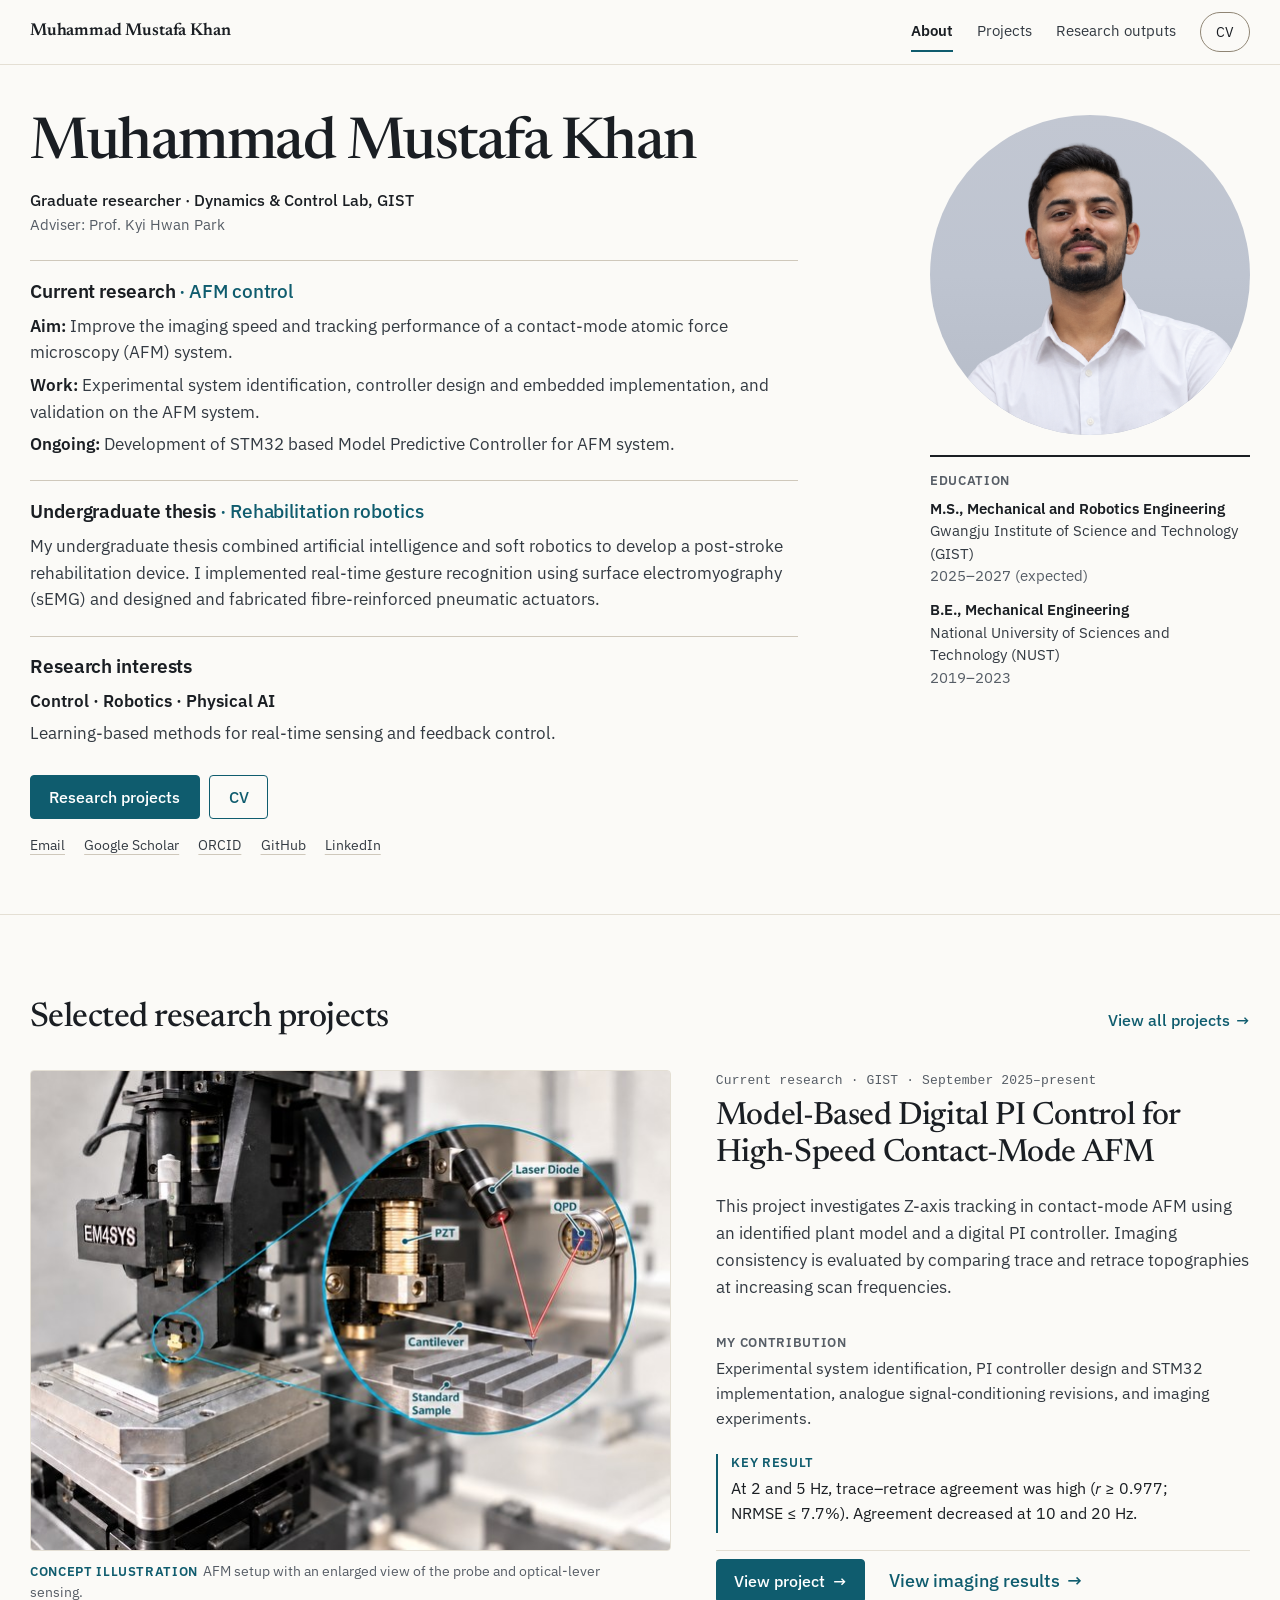
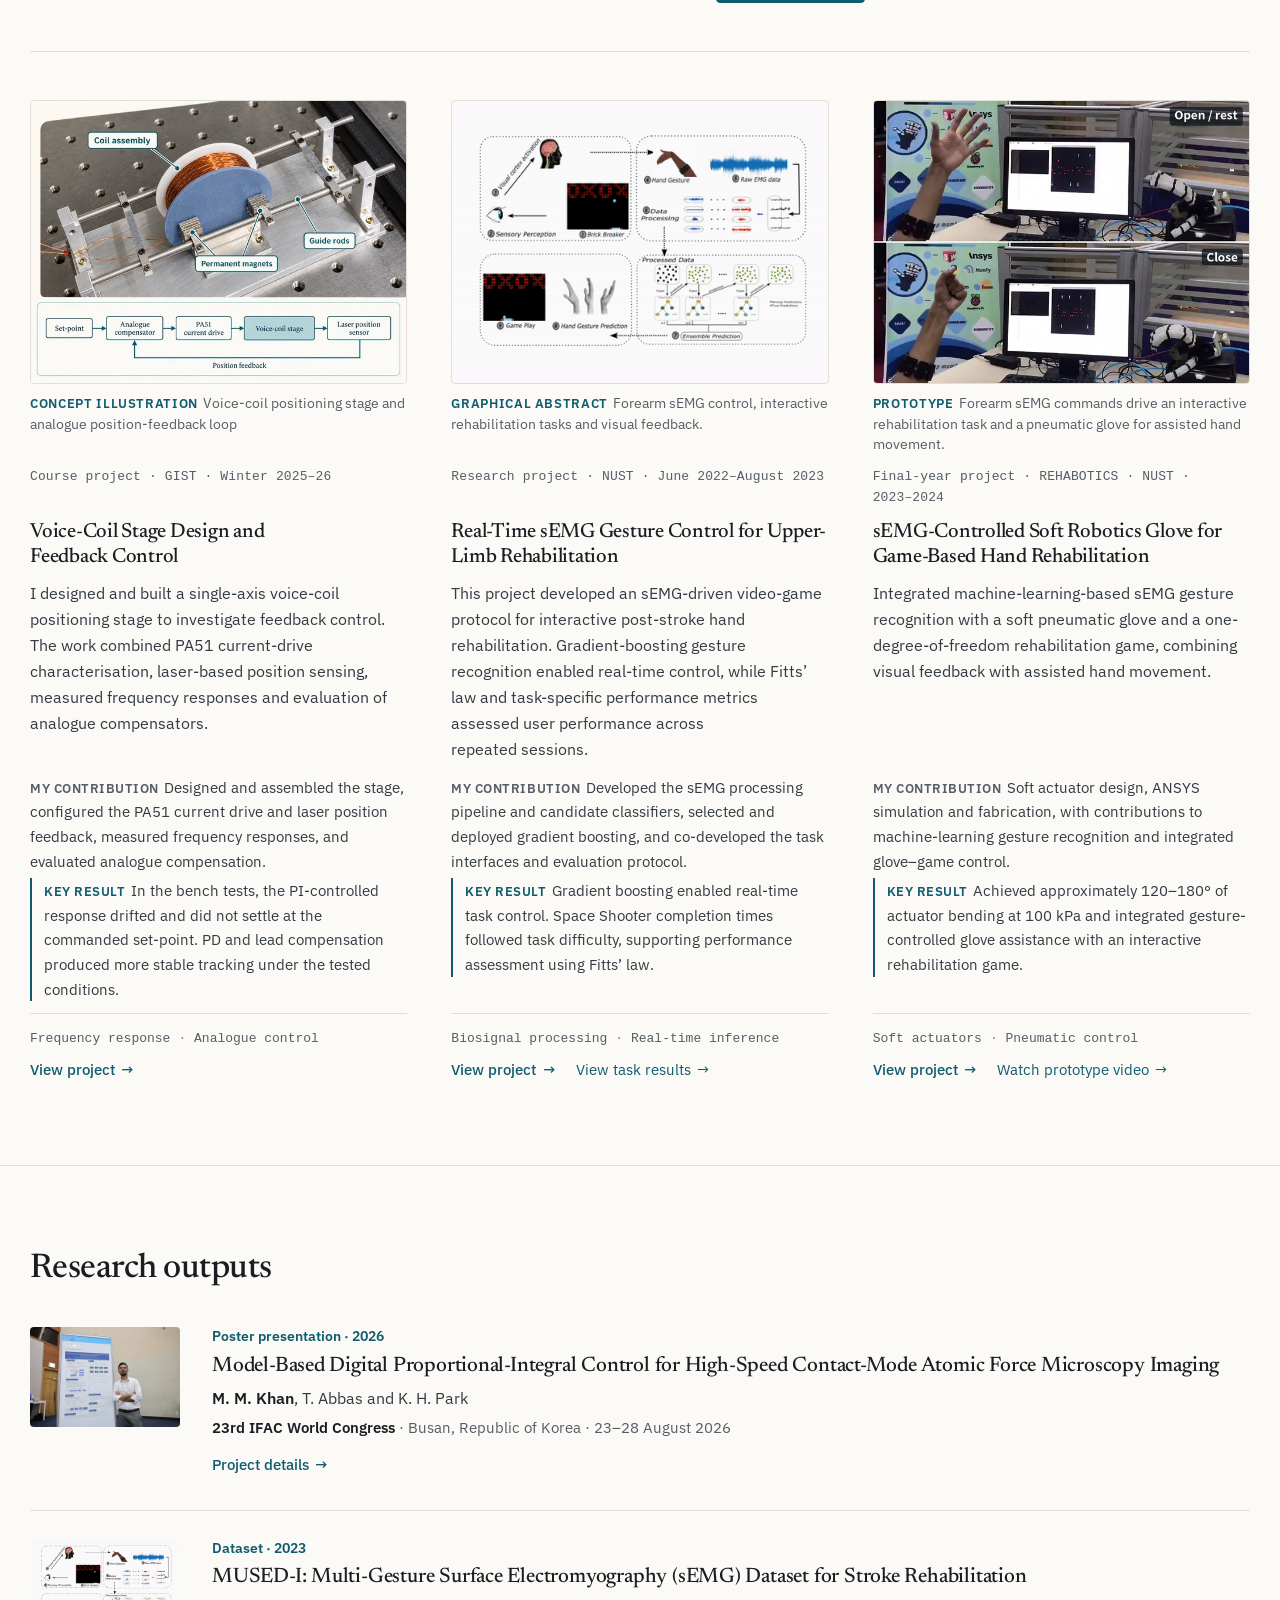
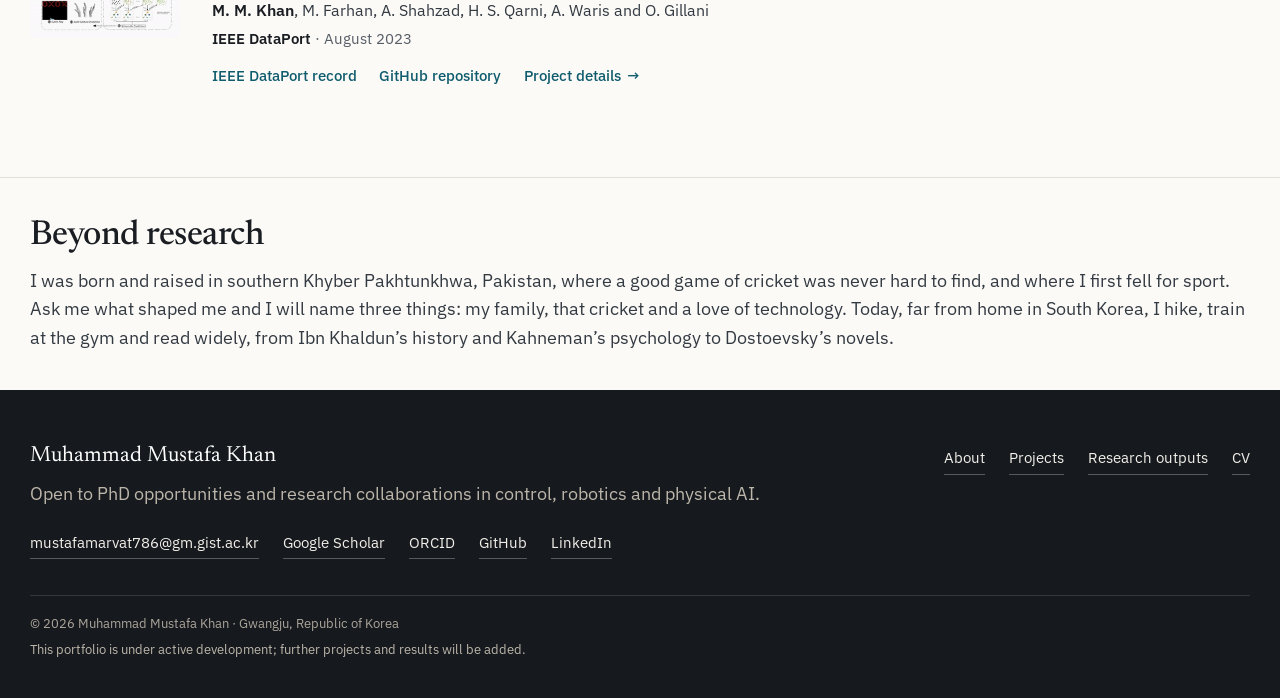
==== commit 6b2feebd: "Synchronize portfolio assets and standardize Beyond research typography" ====
--- a/index.html
+++ b/index.html
@@ -22,7 +22,7 @@
 <link rel="preconnect" href="https://fonts.googleapis.com">
 <link rel="preconnect" href="https://fonts.gstatic.com" crossorigin>
 <link href="https://fonts.googleapis.com/css2?family=IBM+Plex+Sans:wght@400;500;600&family=Newsreader:opsz,wght@6..72,400;6..72,500;6..72,600&display=swap" rel="stylesheet">
-<link rel="stylesheet" href="style.css?v=2026-10-03-portrait">
+<link rel="stylesheet" href="style.css?v=2026-10-03-typography">
 <script type="application/ld+json">
 {
   "@context": "https://schema.org",
@@ -385,6 +385,6 @@
     <p class="footer-status">This portfolio is under active development; further projects and results will be added.</p>
   </div>
 </footer>
-<script src="script.js?v=2026-10-03-fit" defer></script>
+<script src="script.js?v=2026-10-03-typography" defer></script>
 </body>
 </html>
--- a/style.css
+++ b/style.css
@@ -445,9 +445,8 @@
 
 /* ---------- personal note ---------- */
 .personal-note { padding-block: clamp(2rem, 3vw, 3rem); }
-.personal-note h2 { font-size: clamp(1.375rem, 1.2rem + 0.5vw, 1.625rem); margin-bottom: 0.65rem; }
-.personal-note p { margin: 0; font-size: var(--fs-lede); line-height: 1.6; color: var(--ink-2); text-wrap: pretty; }   /* full content width */
-.personal-note p.is-fitted { text-align: justify; text-align-last: justify; }   /* script.js set the line breaks so every line, the last one included, fills the width */
+.personal-note h2 { font-size: var(--fs-h2); margin-bottom: 0.65rem; }
+.personal-note p { margin: 0; font-size: var(--fs-body); line-height: var(--lh-body); color: var(--ink-2); }
 
 /* ---------- case study ---------- */
 .case-hero { padding-block: clamp(1.75rem, 3vw, 2.75rem) 0; }
@@ -1042,7 +1041,6 @@
   body { background: #fff; font-size: 11pt; }
   .section, .stage { border: 0; padding-block: 1rem; }
   a { color: inherit; text-decoration: none; }
-  .personal-note p { font-size: inherit !important; text-align-last: auto; }   /* the size script.js fits to the screen does not apply on paper */
 }
 
 /* ==========================================================================
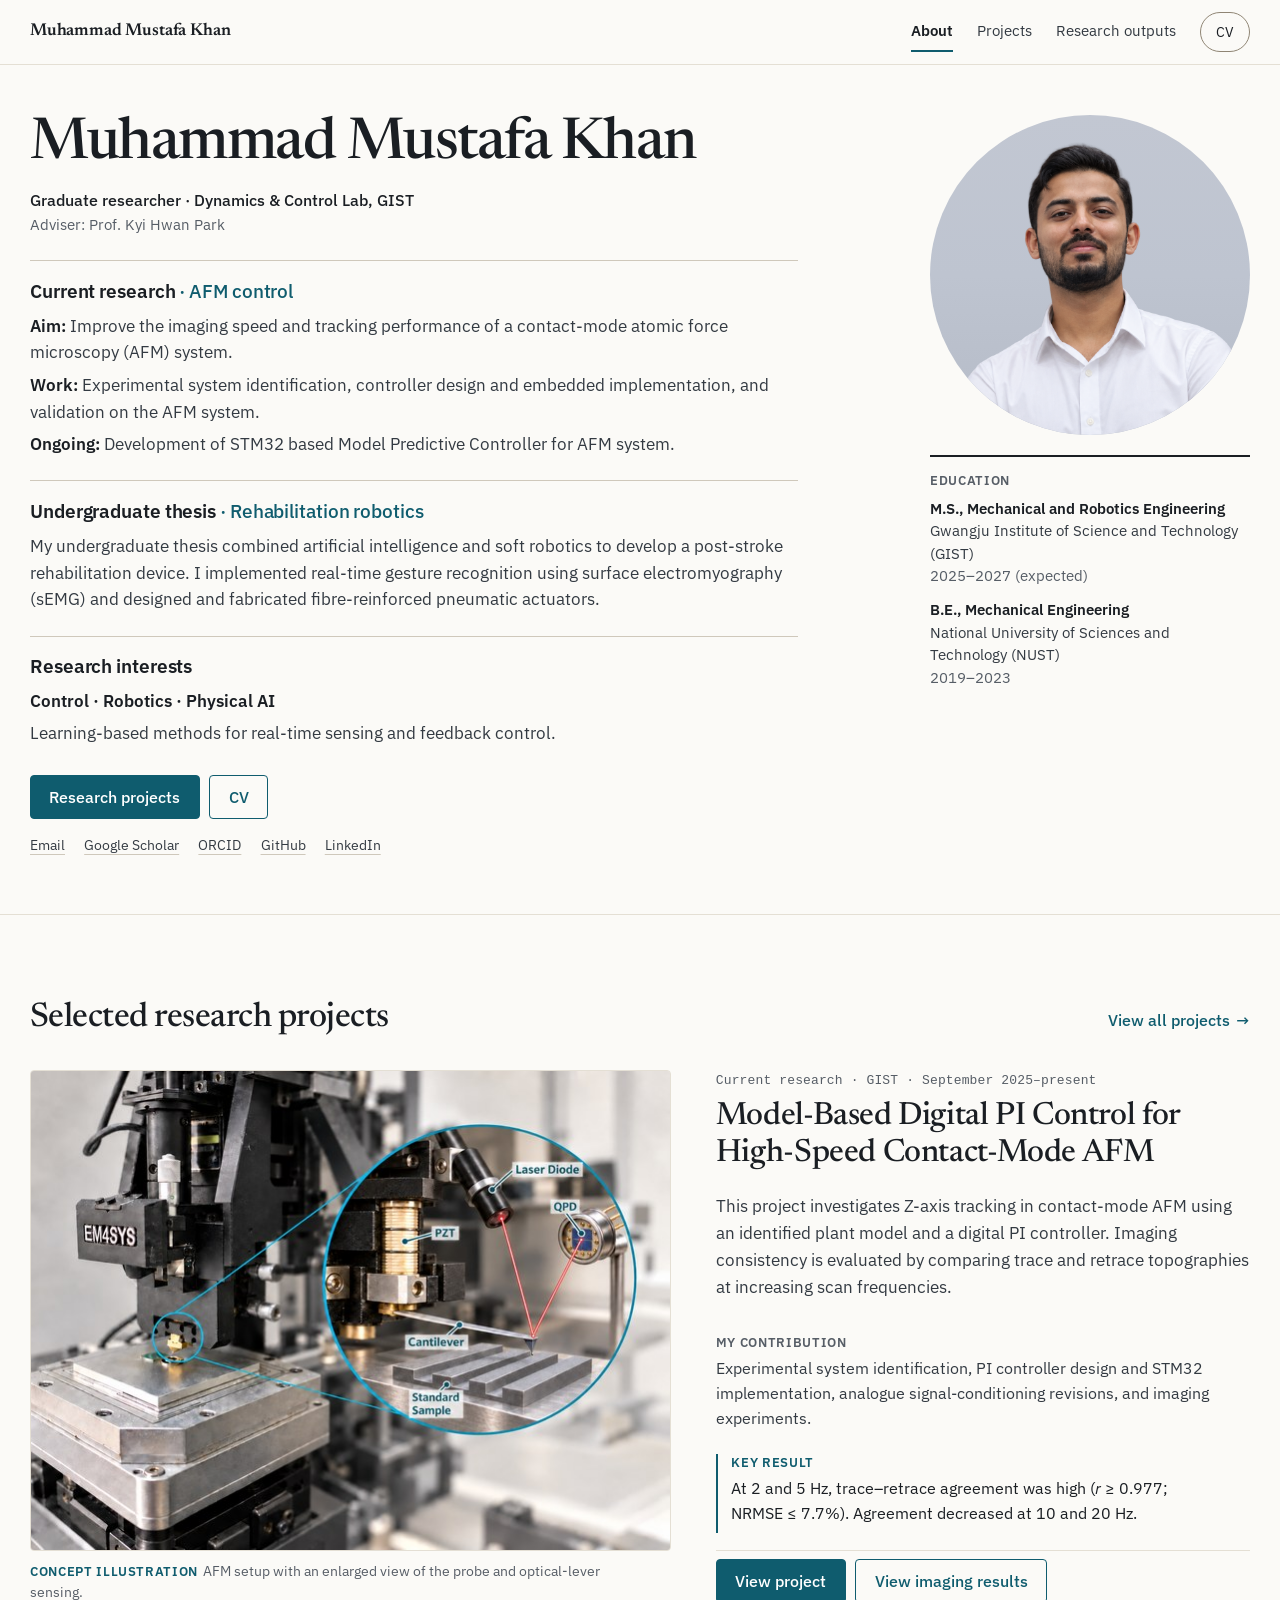
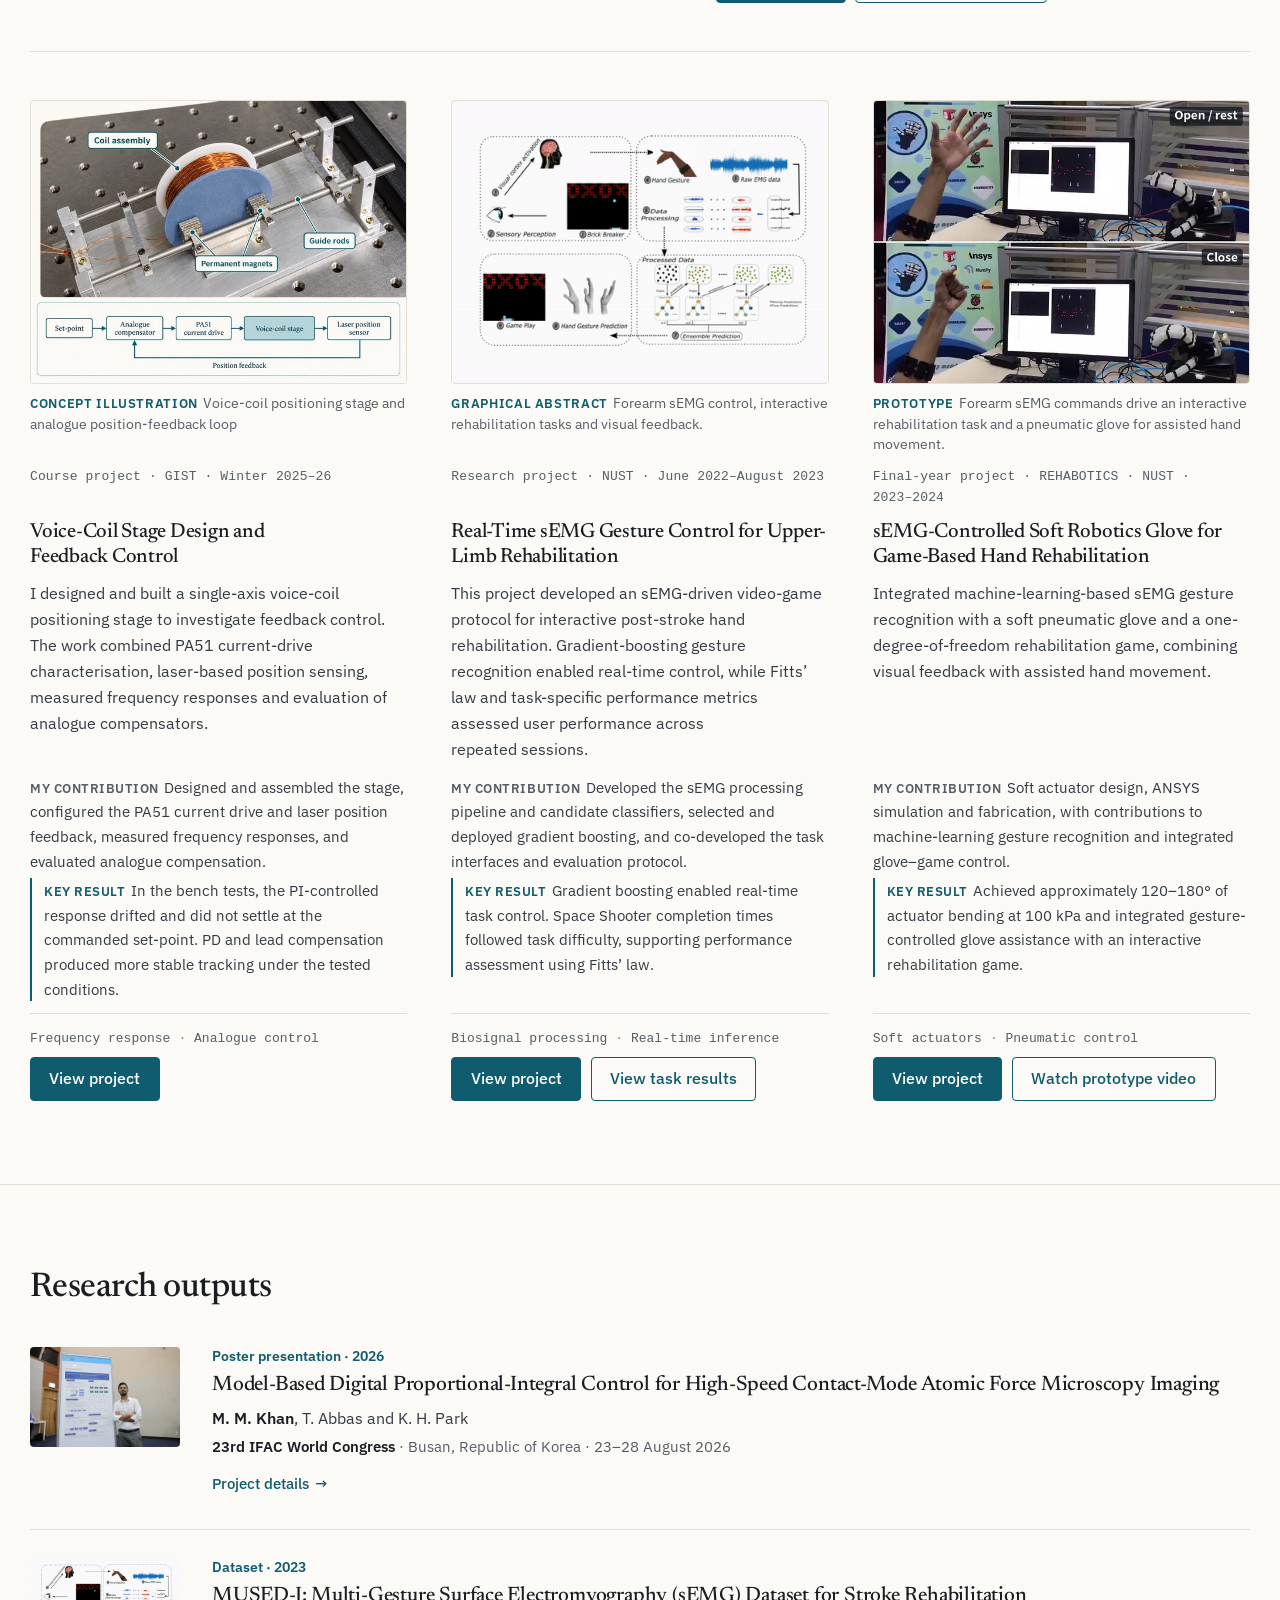
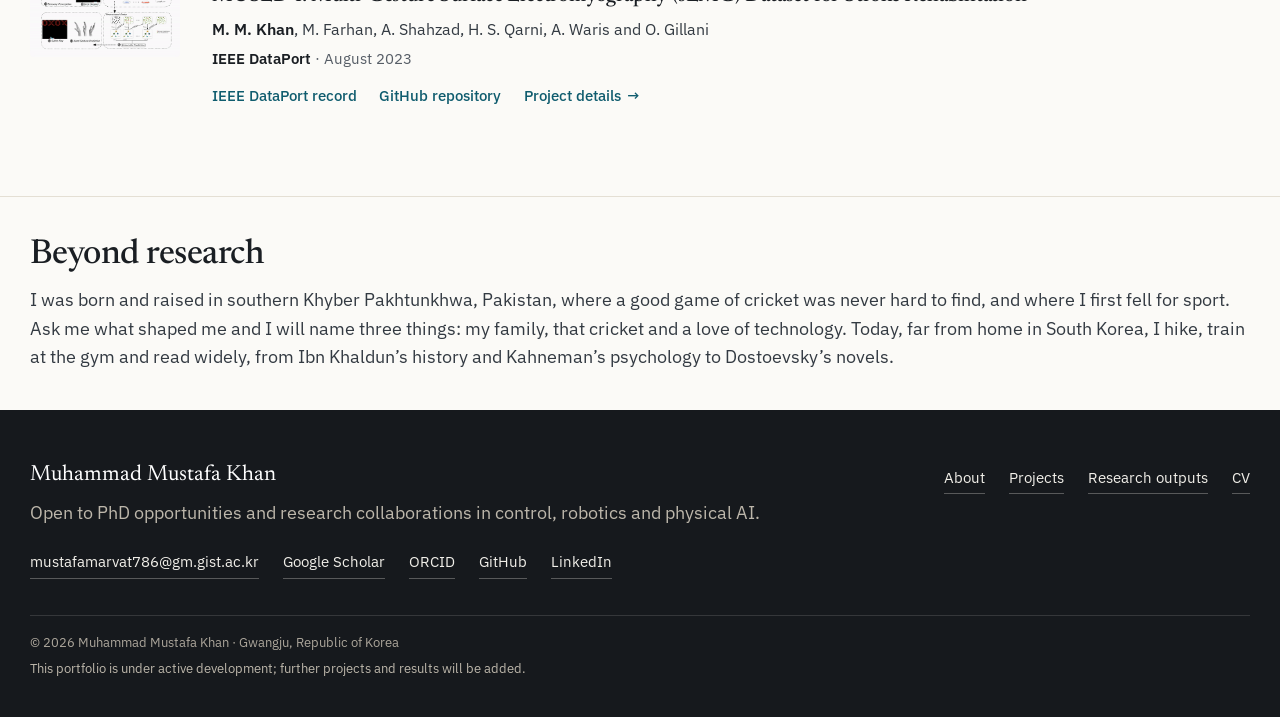
==== commit 5aaf2278: "Show project links as buttons like the hero actions View project uses the primary button and the pai" ====
--- a/index.html
+++ b/index.html
@@ -7,22 +7,29 @@
 <meta name="theme-color" content="#fbfaf7">
 <script>document.documentElement.className += ' js';</script>
 <title>Muhammad Mustafa Khan — Robotics and Feedback Control</title>
-<meta name="description" content="Graduate researcher at GIST working on system identification and real-time embedded control for high-speed atomic force microscopy, with earlier research in sEMG interfaces, voice-coil position control and soft robotics.">
+<meta name="description" content="Graduate researcher · Dynamics &amp; Control Lab, GIST. Robotics, Systems &amp; Feedback Control.">
 <meta name="author" content="Muhammad Mustafa Khan">
 <link rel="canonical" href="https://mustafahan786.github.io/">
 <meta property="og:type" content="profile">
-<meta property="og:title" content="Muhammad Mustafa Khan — Robotics and Feedback Control">
-<meta property="og:description" content="Graduate researcher at GIST: system identification and real-time embedded control for high-speed AFM, sEMG interfaces, voice-coil position control and soft robotics.">
+<meta property="og:title" content="Muhammad Mustafa Khan | Research Portfolio">
+<meta property="og:description" content="Graduate researcher · Dynamics &amp; Control Lab, GIST. Robotics, Systems &amp; Feedback Control.">
 <meta property="og:url" content="https://mustafahan786.github.io/">
-<meta property="og:image" content="https://mustafahan786.github.io/assets/img/og/home.jpg">
-<meta property="og:image:alt" content="Muhammad Mustafa Khan — robotics, feedback control and mechatronics">
+<meta property="og:image" content="https://mustafahan786.github.io/assets/img/og/home-portrait-v2-2026-10.jpg">
+<meta property="og:image:type" content="image/jpeg">
+<meta property="og:image:width" content="1200">
+<meta property="og:image:height" content="630">
+<meta property="og:image:alt" content="Muhammad Mustafa Khan — research portfolio in robotics and feedback control, with his selected portrait.">
 <meta name="twitter:card" content="summary_large_image">
+<meta name="twitter:title" content="Muhammad Mustafa Khan | Research Portfolio">
+<meta name="twitter:description" content="Graduate researcher · Dynamics &amp; Control Lab, GIST. Robotics, Systems &amp; Feedback Control.">
+<meta name="twitter:image" content="https://mustafahan786.github.io/assets/img/og/home-portrait-v2-2026-10.jpg">
+<meta name="twitter:image:alt" content="Muhammad Mustafa Khan — research portfolio in robotics and feedback control, with his selected portrait.">
 <link rel="icon" href="assets/favicon.svg" type="image/svg+xml">
 <link rel="alternate icon" href="assets/favicon.png" sizes="32x32">
 <link rel="preconnect" href="https://fonts.googleapis.com">
 <link rel="preconnect" href="https://fonts.gstatic.com" crossorigin>
 <link href="https://fonts.googleapis.com/css2?family=IBM+Plex+Sans:wght@400;500;600&family=Newsreader:opsz,wght@6..72,400;6..72,500;6..72,600&display=swap" rel="stylesheet">
-<link rel="stylesheet" href="style.css?v=2026-10-03-typography">
+<link rel="stylesheet" href="style.css?v=2026-10-03-nav">
 <script type="application/ld+json">
 {
   "@context": "https://schema.org",
@@ -55,7 +62,7 @@
     </button>
     <nav class="nav" id="site-nav" aria-label="Primary">
       <a href="#about">About</a>
-      <a href="projects/index.html">Projects</a>
+      <a href="projects/index.html" data-section="work">Projects</a>
       <a href="#outputs">Research outputs</a>
       <a class="nav-cta" href="cv.html">CV</a>
     </nav>
@@ -195,8 +202,8 @@
           </dl>
           </div>
           <ul class="wf-actions">
-            <li><a class="btn btn-primary link-arrow" href="projects/afm-high-speed-control.html">View project</a></li>
-            <li><a class="link-arrow" href="projects/afm-high-speed-control.html#results">View imaging results</a></li>
+            <li><a class="btn btn-primary" href="projects/afm-high-speed-control.html">View project</a></li>
+            <li><a class="btn" href="projects/afm-high-speed-control.html#results">View imaging results</a></li>
           </ul>
         </div>
       </article>
@@ -230,7 +237,7 @@
           <div class="pcard-foot">
             <ul class="pcard-methods"><li>Frequency response</li><li>Analogue control</li></ul>
             <ul class="pcard-links">
-              <li><a class="link-arrow" href="projects/voice-coil-actuator.html">View project</a></li>
+              <li><a class="btn btn-primary" href="projects/voice-coil-actuator.html">View project</a></li>
             </ul>
           </div>
         </article>
@@ -260,8 +267,8 @@
           <div class="pcard-foot">
             <ul class="pcard-methods"><li>Biosignal processing</li><li>Real-time inference</li></ul>
             <ul class="pcard-links">
-              <li><a class="link-arrow" href="projects/semg-rehabilitation-interface.html">View project</a></li>
-              <li><a class="link-arrow link-quiet" href="projects/semg-rehabilitation-interface.html#results">View task results</a></li>
+              <li><a class="btn btn-primary" href="projects/semg-rehabilitation-interface.html">View project</a></li>
+              <li><a class="btn" href="projects/semg-rehabilitation-interface.html#results">View task results</a></li>
             </ul>
           </div>
         </article>
@@ -292,8 +299,8 @@
           <div class="pcard-foot">
             <ul class="pcard-methods"><li>Soft actuators</li><li>Pneumatic control</li></ul>
             <ul class="pcard-links">
-              <li><a class="link-arrow" href="projects/soft-robotic-glove.html">View project</a></li>
-              <li><a class="link-arrow link-quiet" href="projects/soft-robotic-glove.html#prototype-video">Watch prototype video</a></li>
+              <li><a class="btn btn-primary" href="projects/soft-robotic-glove.html">View project</a></li>
+              <li><a class="btn" href="projects/soft-robotic-glove.html#prototype-video">Watch prototype video</a></li>
             </ul>
           </div>
         </article>
@@ -385,6 +392,6 @@
     <p class="footer-status">This portfolio is under active development; further projects and results will be added.</p>
   </div>
 </footer>
-<script src="script.js?v=2026-10-03-typography" defer></script>
+<script src="script.js?v=2026-10-03-nav" defer></script>
 </body>
 </html>
--- a/style.css
+++ b/style.css
@@ -173,7 +173,7 @@
   padding: 0.45rem 0; border-bottom: 2px solid transparent; transition: color var(--t), border-color var(--t);
 }
 .nav a { white-space: nowrap; }
-.nav a:hover { color: var(--accent); border-bottom-color: var(--rule-2); }
+.nav a:hover, .nav a:focus-visible { color: var(--accent); border-bottom-color: var(--rule-2); font-weight: 600; }
 .nav a[aria-current] { color: var(--ink); border-bottom-color: var(--accent); font-weight: 600; }
 /* CV button. Scoped as .nav a.nav-cta so it outranks .nav a, whose transparent 2px bottom border used to
    replace the button's bottom edge; all four sides stay visible in every state. */
@@ -775,12 +775,11 @@
 .wf-result dt { color: var(--accent); }
 .wf-result dd { color: var(--ink); }
 .wf-actions {
-  display: flex; flex-wrap: wrap; align-items: center; gap: 0.75rem 1.5rem;
+  display: flex; flex-wrap: wrap; align-items: center; gap: 0.6rem;
   list-style: none; margin: 0.15rem 0 0; padding: 1.1rem 0 0; border-top: 1px solid var(--rule);
 }
 .wf-actions li { margin: 0; }
-.wf-actions .btn { min-height: 44px; padding: 0.5rem 1.1rem; font-size: 0.97rem; }
-.wf-actions .btn.link-arrow { gap: 0.45rem; }
+.wf-actions .btn { min-height: 44px; padding: 0.5rem 1.15rem; }   /* same pair as the hero's buttons */
 .work-feature:focus-within .cover-frame { border-color: var(--accent); }
 @media (min-width: 900px) { .wf-summary { font-size: 1.0625rem; } }   /* 17px on desktop, 16px below */
 
@@ -811,8 +810,9 @@
 }
 .pcard-methods li { margin: 0; }
 .pcard-methods li + li::before { content: "· "; color: var(--rule-ui); }
-.pcard-links { display: flex; flex-wrap: wrap; gap: 0.2rem 1.25rem; list-style: none; margin: 0; padding: 0; font-size: 0.95rem; }
+.pcard-links { display: flex; flex-wrap: wrap; gap: 0.6rem; list-style: none; margin: 0; padding: 0; font-size: 0.95rem; }
 .pcard-links li { margin: 0; }
+.pcard-links .btn { min-height: 44px; padding: 0.5rem 1.15rem; }   /* same pair as the hero's buttons */
 /* the whole card lifts quietly when either of its links is hovered or focused */
 .pcard:focus-within .cover-frame { border-color: var(--accent); }
 
@@ -905,9 +905,10 @@
   font-size: var(--fs-meta); letter-spacing: 0.04em; text-transform: uppercase;
   margin-right: 0.35rem;
 }
-.index-links { display: flex; flex-wrap: wrap; gap: 0.3rem 1.4rem; list-style: none; margin: 0; padding: 0; font-size: 0.97rem; }
+.index-links { display: flex; flex-wrap: wrap; gap: 0.6rem; list-style: none; margin: 0; padding: 0; font-size: 0.97rem; }
 .index-links li { margin: 0; }
 .index-links a { display: inline-flex; align-items: center; padding-block: 0.3rem; }
+.index-links .btn { min-height: 44px; padding: 0.5rem 1.15rem; }   /* same pair as the hero's buttons */
 .link-quiet { font-weight: 400; }
 /* the AFM entry's measured result: same modest emphasis as on the homepage */
 .index-result { border-left: 2px solid var(--accent); padding-left: 0.75rem; }
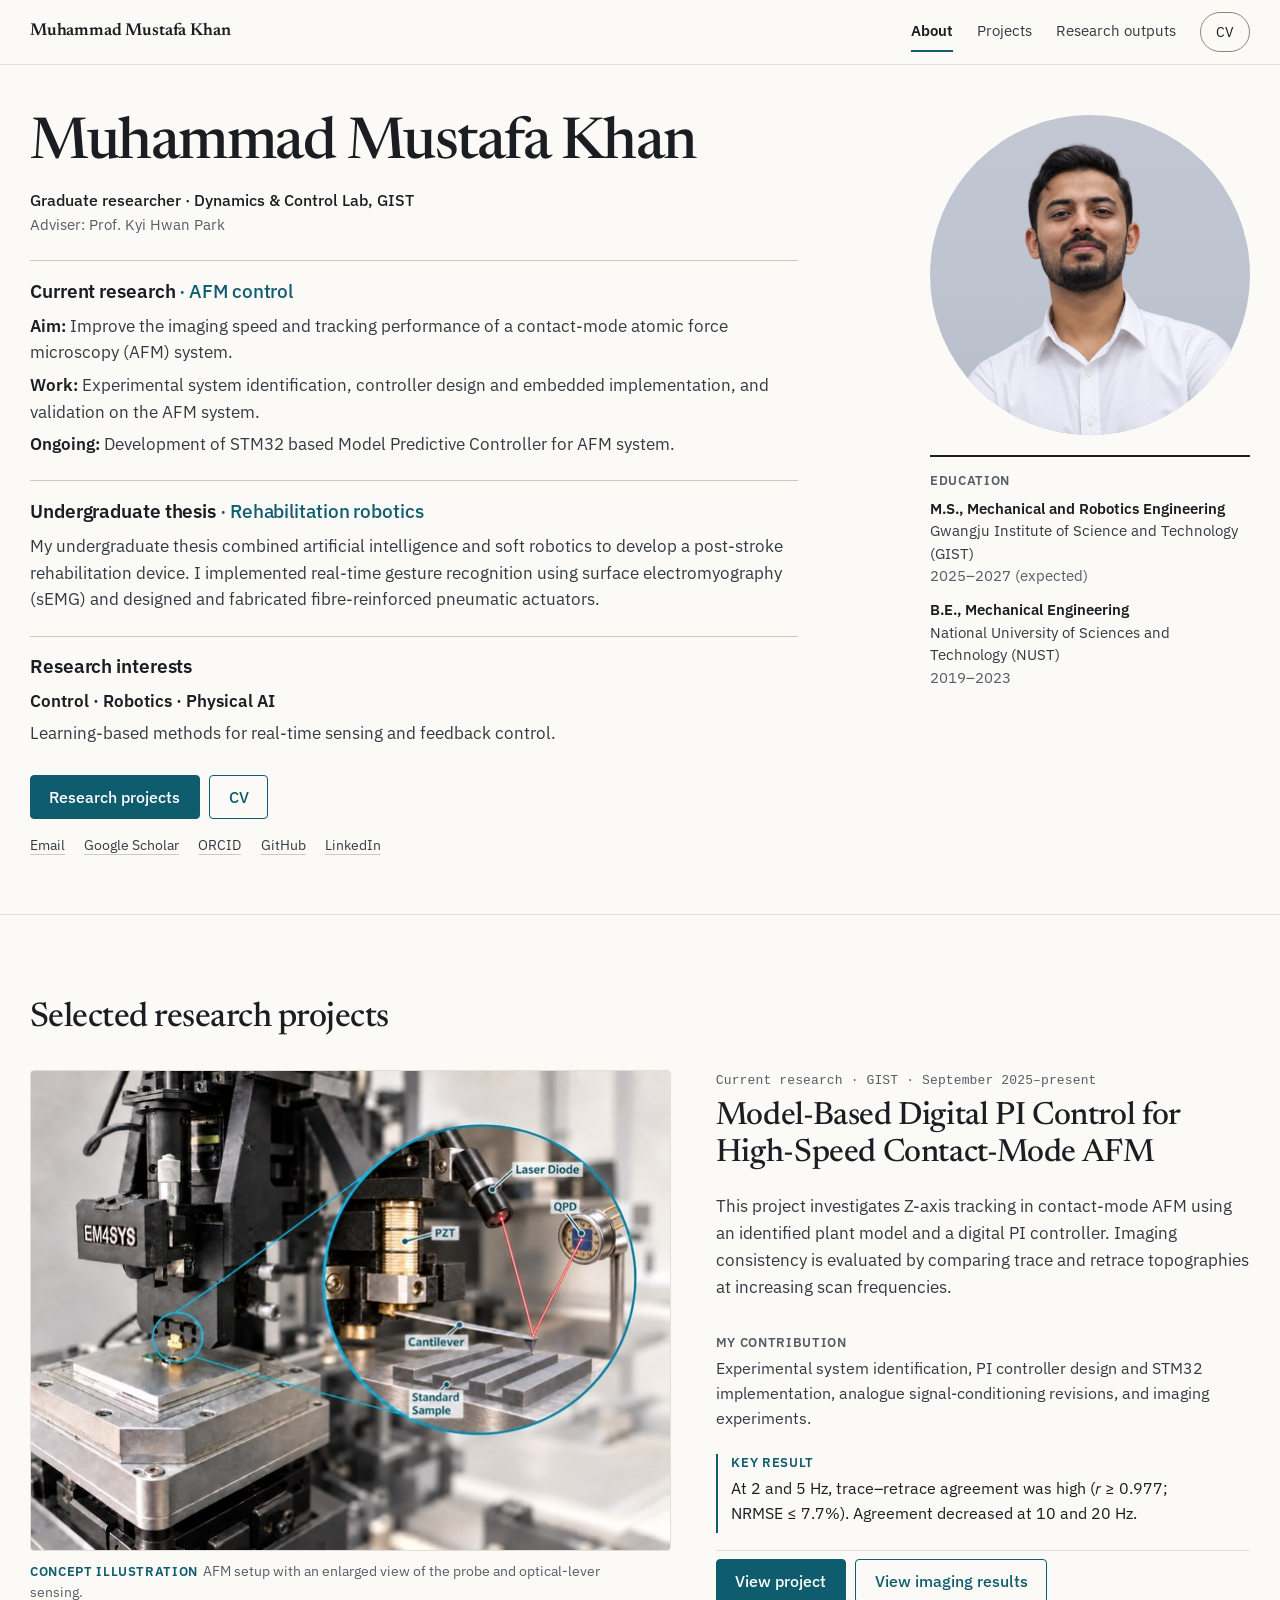
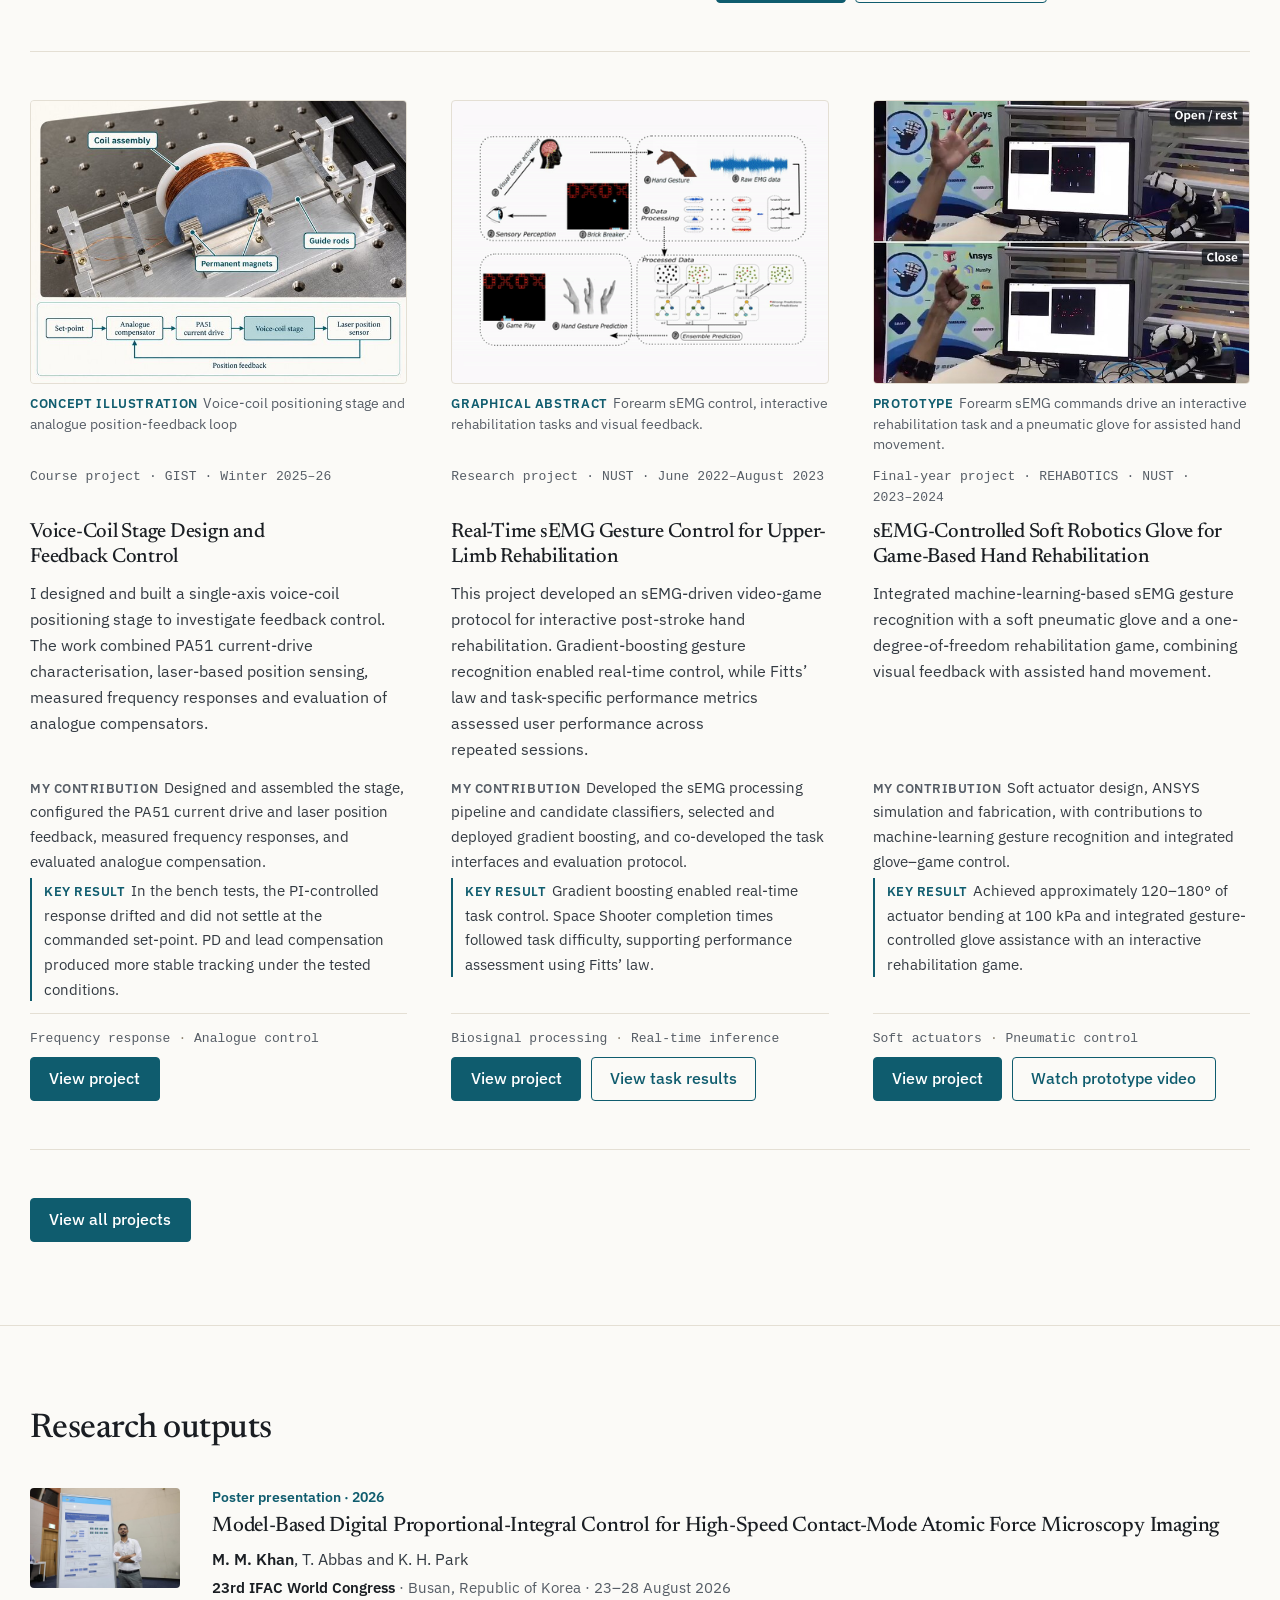
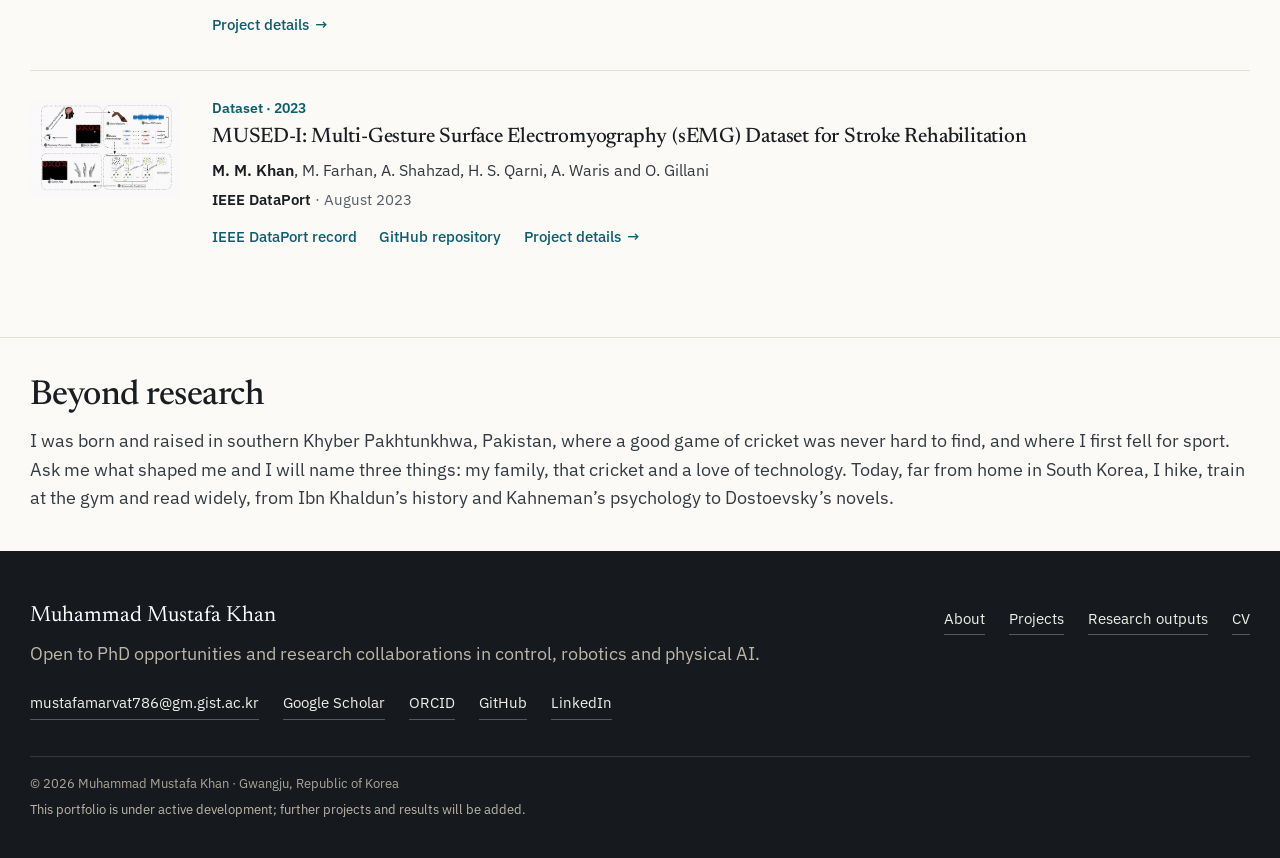
==== commit 3fbfd309: "Move View all projects to a closing button after the project cards The link leaves the section headi" ====
--- a/index.html
+++ b/index.html
@@ -158,7 +158,6 @@
     <div class="wrap">
       <div class="section-head head-row work-head">
         <h2 id="work-title">Selected research projects</h2>
-        <a class="link-arrow section-action" href="projects/index.html">View all projects</a>
       </div>
 
       <!-- ---------- featured ----------
@@ -305,6 +304,10 @@
           </div>
         </article>
 
+      </div>
+
+      <div class="actions work-more">
+        <a class="btn btn-primary" href="projects/index.html">View all projects</a>
       </div>
     </div>
   </section>
--- a/style.css
+++ b/style.css
@@ -718,10 +718,11 @@
 .cover-overlay { position: absolute; inset: 0; }
 .cover-frame.has-overlay:hover img { transform: scale(1.012); }
 
-/* --- homepage "Selected research projects": heading with a secondary action --- */
+/* --- homepage "Selected research projects": heading, and a closing button to the full project list --- */
 .work-head { margin-bottom: 2rem; }                                                   /* 32px to the featured project */
 .work-head h2 { margin: 0; font-size: clamp(1.625rem, 1.3rem + 1.2vw, 2.125rem); }   /* 26px phones -> 34px desktop */
-.section-action { font-size: 0.97rem; }
+.work-more { margin-top: clamp(2rem, 4vw, 3rem); padding-top: clamp(2rem, 4vw, 3rem); border-top: 1px solid var(--rule); }   /* mirrors the rule under the featured project */
+.work-more .btn { min-height: 44px; padding: 0.5rem 1.15rem; }   /* same as the hero's buttons */
 
 /* --- featured project on the homepage ---
    DOM order is title block -> cover -> summary, contribution, result, actions: the phone reading order.
@@ -1025,7 +1026,7 @@
 /* ---------- comfortable touch targets for standalone links ---------- */
 @media (max-width: 700px) {
   .hero-profiles a, .card-more a, .output-links a, .index-links a,
-  .case-links a, .contents a, .footer-links a, .footer-nav a, .head-row .meta a, .section-action {
+  .case-links a, .contents a, .footer-links a, .footer-nav a, .head-row .meta a {
     display: inline-flex; align-items: center; min-height: 44px;
   }
   .hero-profiles { gap: 0 1.1rem; }
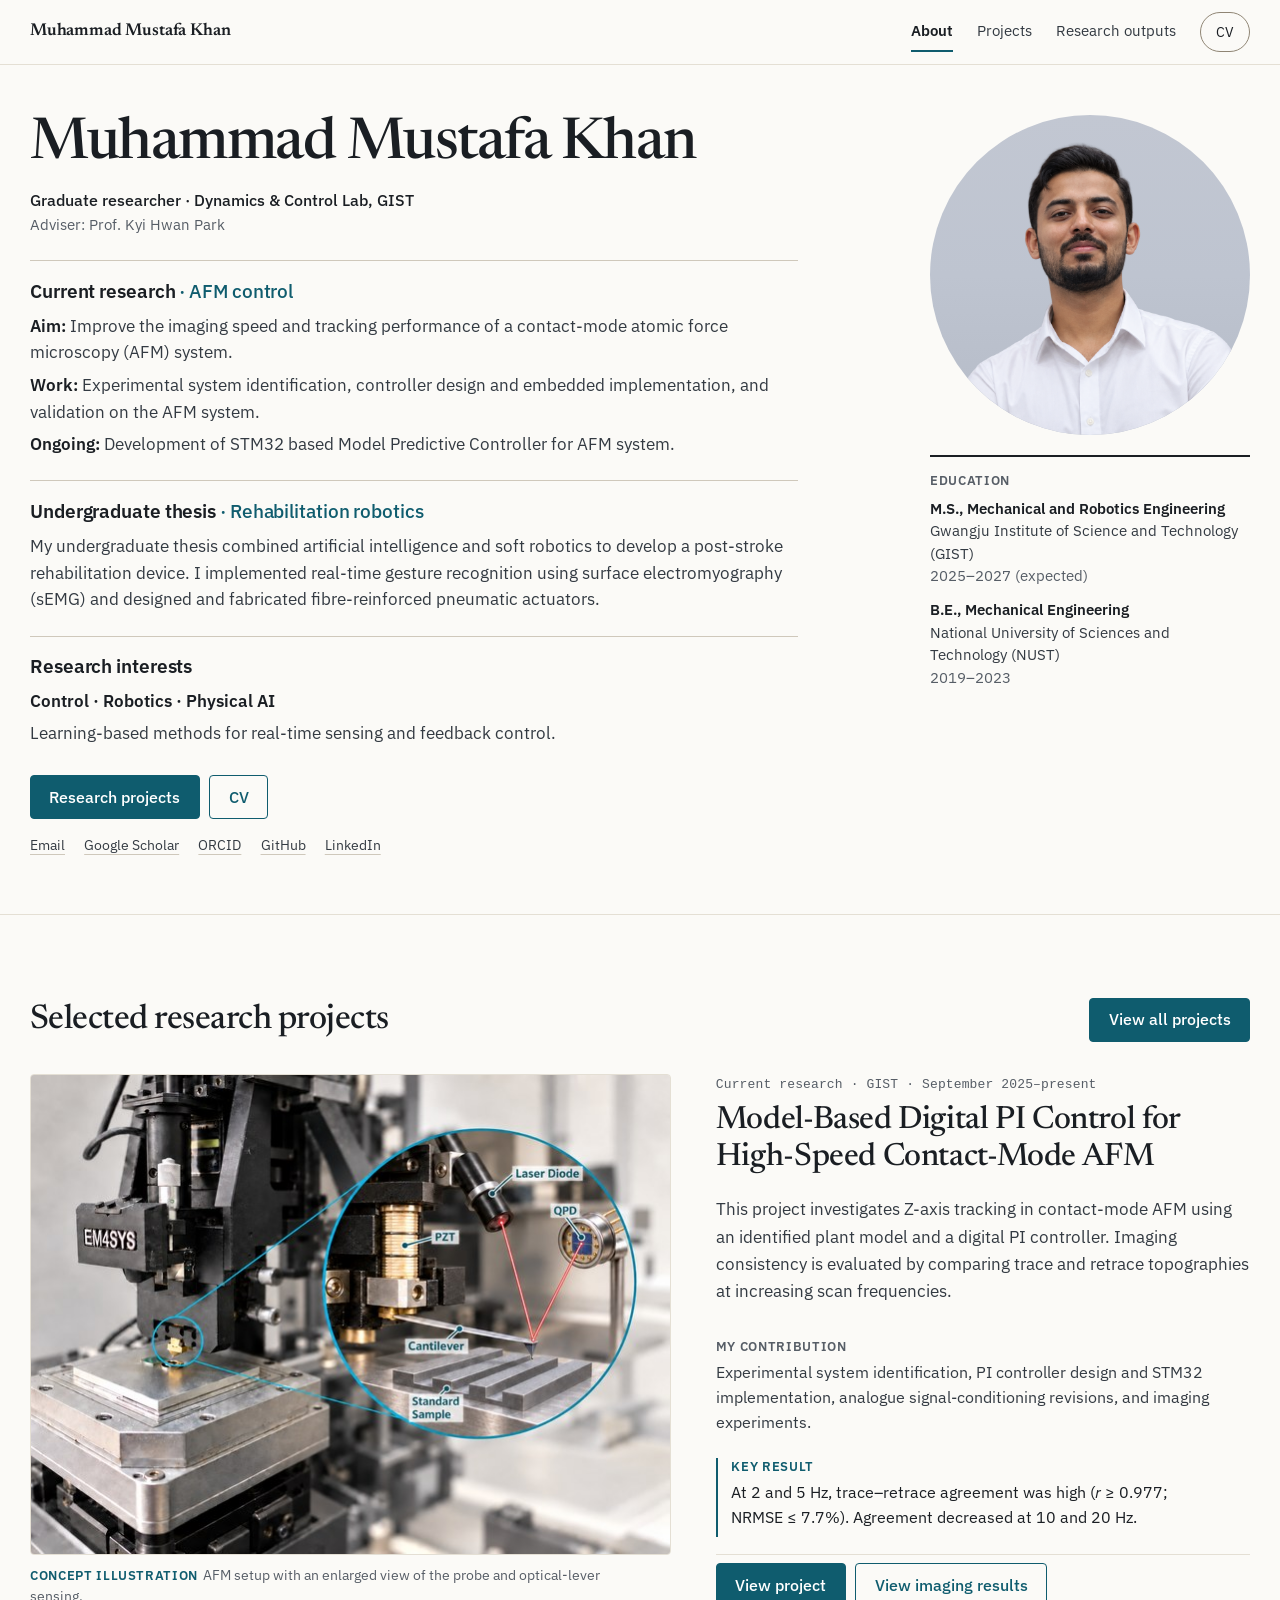
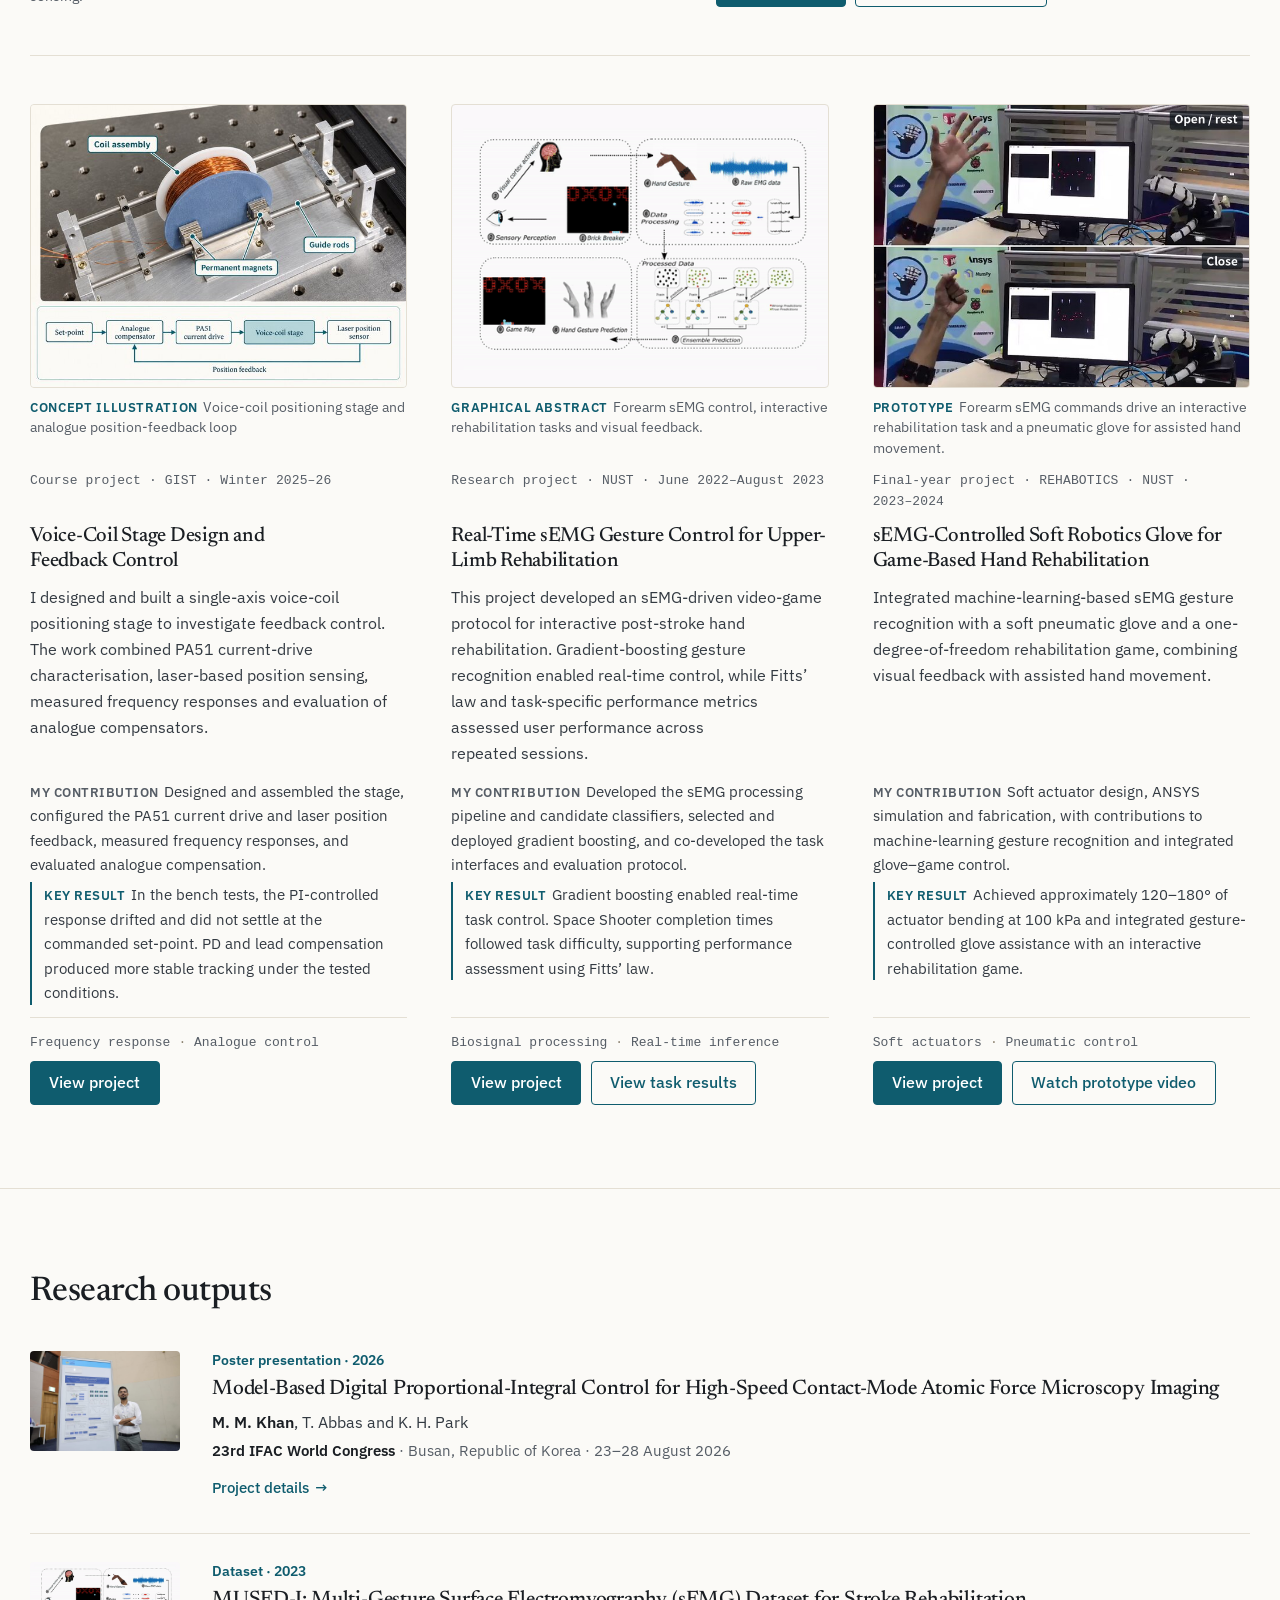
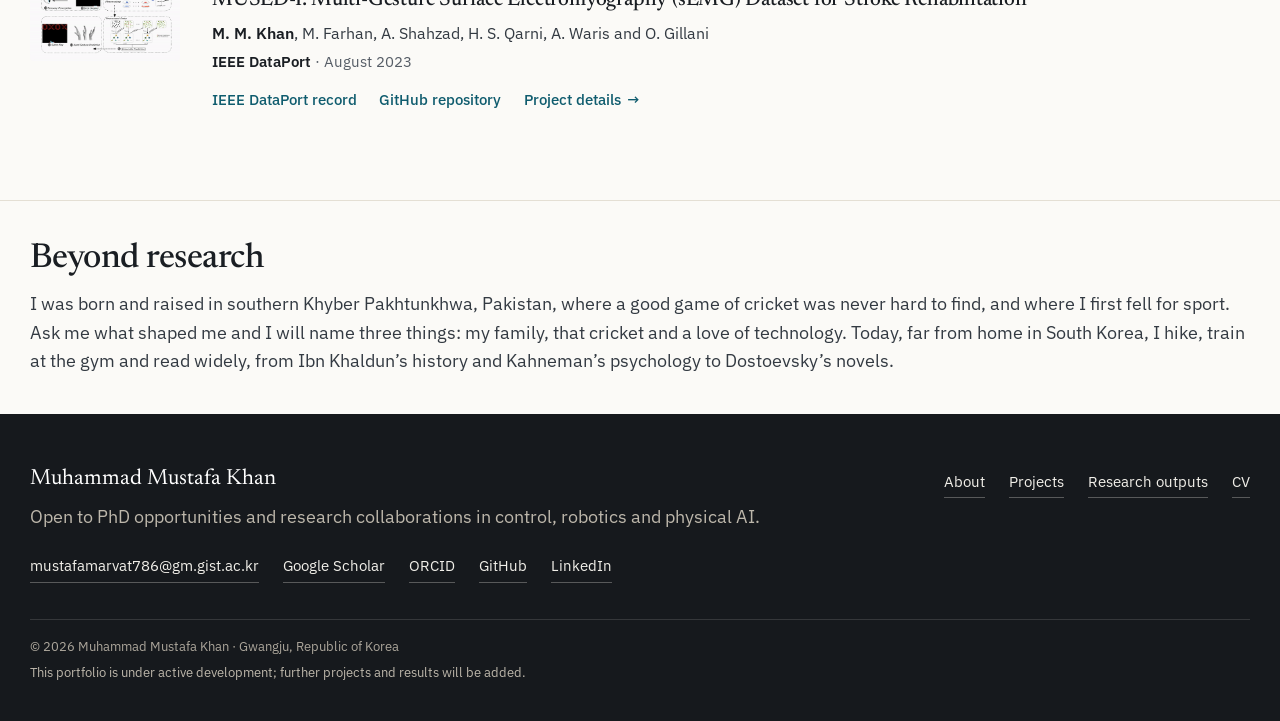
==== commit 4f1cc0b9: "Place View all projects as a button in the Selected research projects heading The button returns to " ====
--- a/index.html
+++ b/index.html
@@ -158,6 +158,7 @@
     <div class="wrap">
       <div class="section-head head-row work-head">
         <h2 id="work-title">Selected research projects</h2>
+        <a class="btn btn-primary" href="projects/index.html">View all projects</a>
       </div>
 
       <!-- ---------- featured ----------
@@ -306,9 +307,6 @@
 
       </div>
 
-      <div class="actions work-more">
-        <a class="btn btn-primary" href="projects/index.html">View all projects</a>
-      </div>
     </div>
   </section>
 
--- a/style.css
+++ b/style.css
@@ -718,11 +718,10 @@
 .cover-overlay { position: absolute; inset: 0; }
 .cover-frame.has-overlay:hover img { transform: scale(1.012); }
 
-/* --- homepage "Selected research projects": heading, and a closing button to the full project list --- */
-.work-head { margin-bottom: 2rem; }                                                   /* 32px to the featured project */
+/* --- homepage "Selected research projects": heading with the button to the full project list --- */
+.work-head { margin-bottom: 2rem; align-items: center; row-gap: 0.75rem; }                                                   /* 32px to the featured project */
 .work-head h2 { margin: 0; font-size: clamp(1.625rem, 1.3rem + 1.2vw, 2.125rem); }   /* 26px phones -> 34px desktop */
-.work-more { margin-top: clamp(2rem, 4vw, 3rem); padding-top: clamp(2rem, 4vw, 3rem); border-top: 1px solid var(--rule); }   /* mirrors the rule under the featured project */
-.work-more .btn { min-height: 44px; padding: 0.5rem 1.15rem; }   /* same as the hero's buttons */
+.work-head .btn { min-height: 44px; padding: 0.5rem 1.15rem; }   /* same as the hero's buttons */
 
 /* --- featured project on the homepage ---
    DOM order is title block -> cover -> summary, contribution, result, actions: the phone reading order.
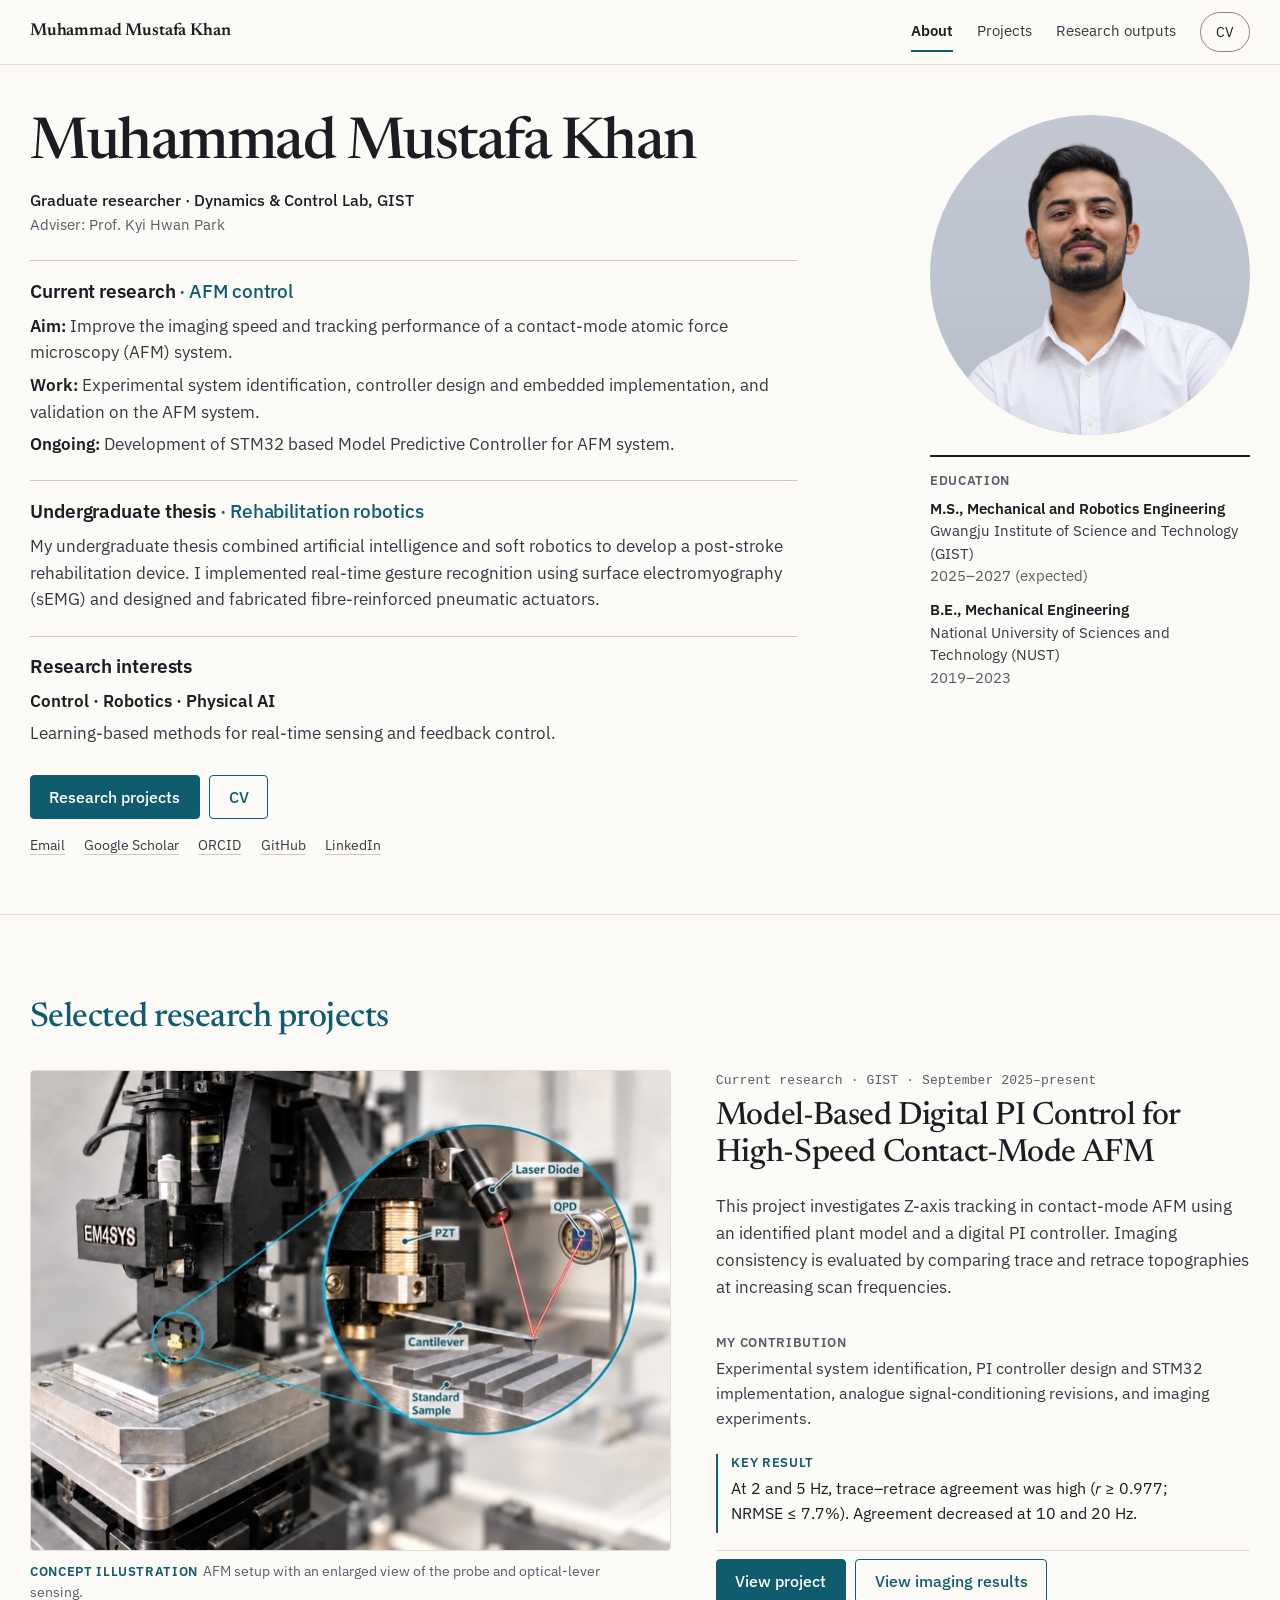
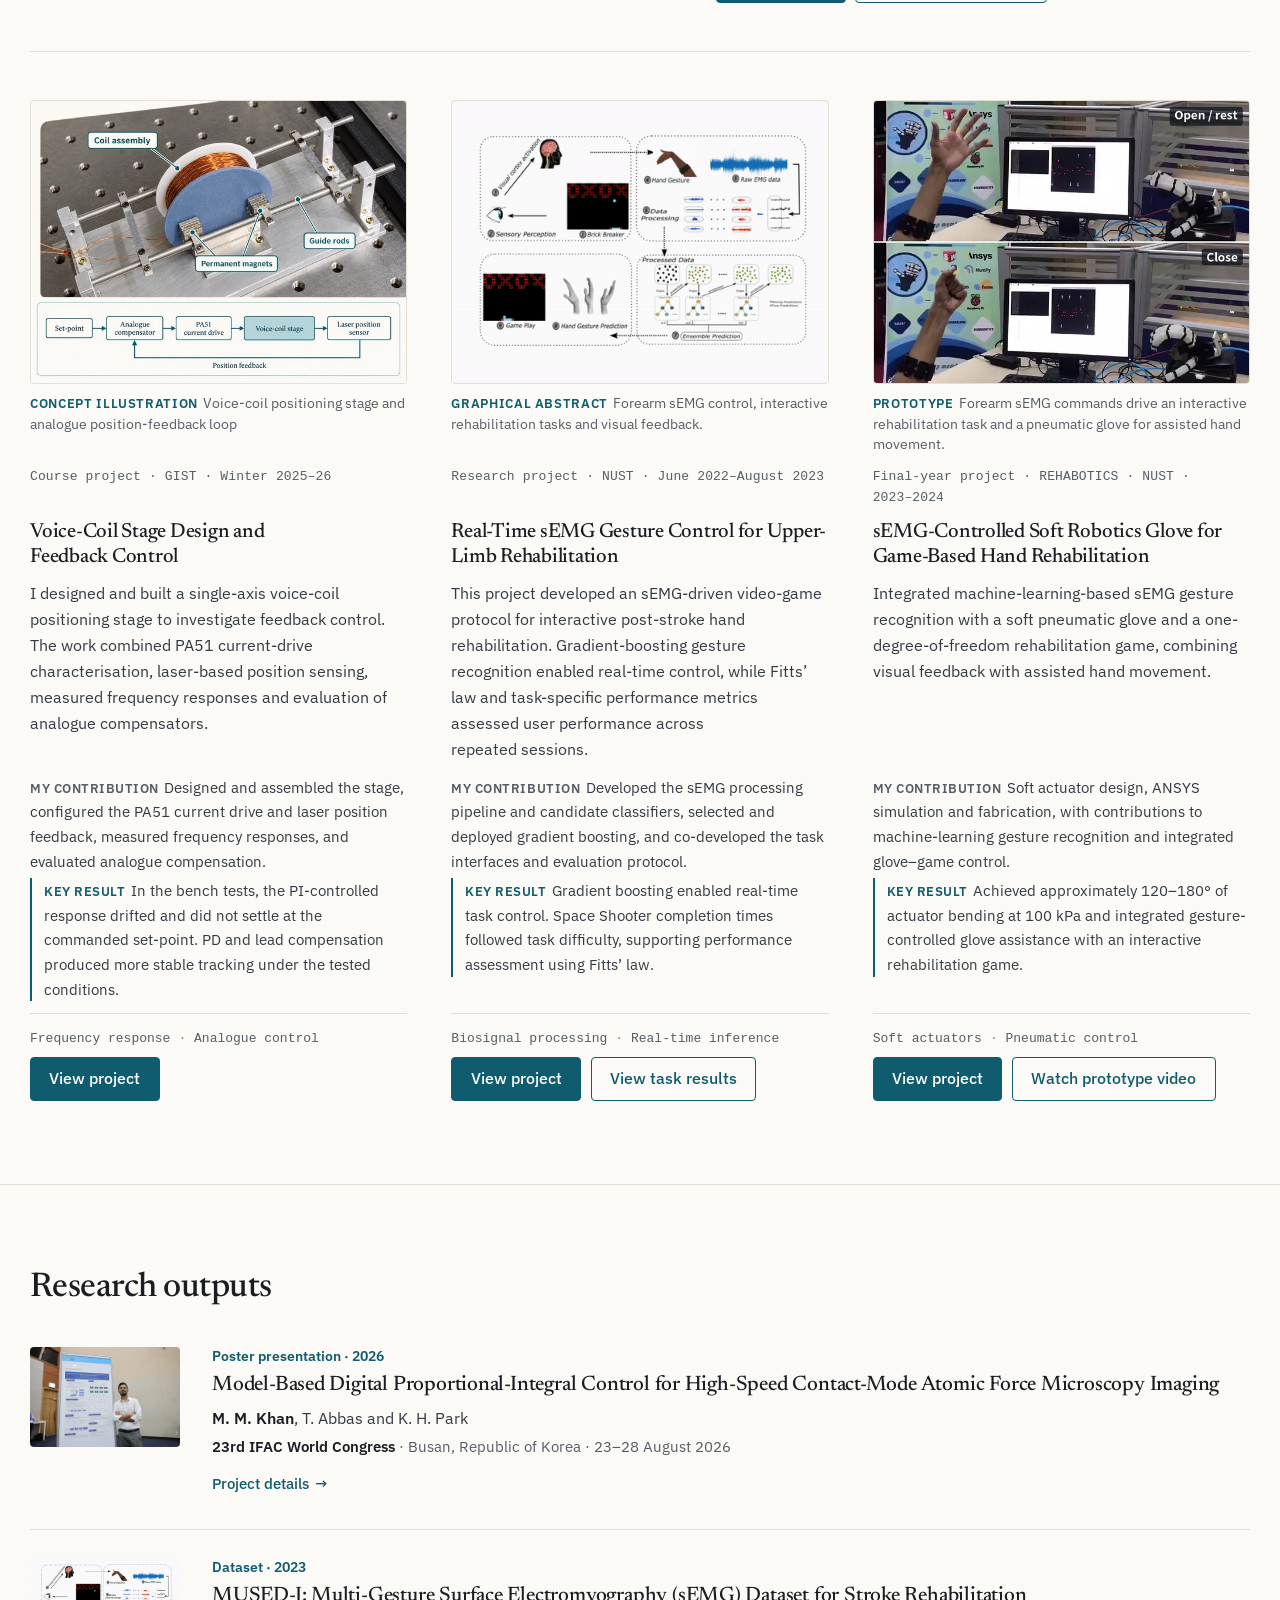
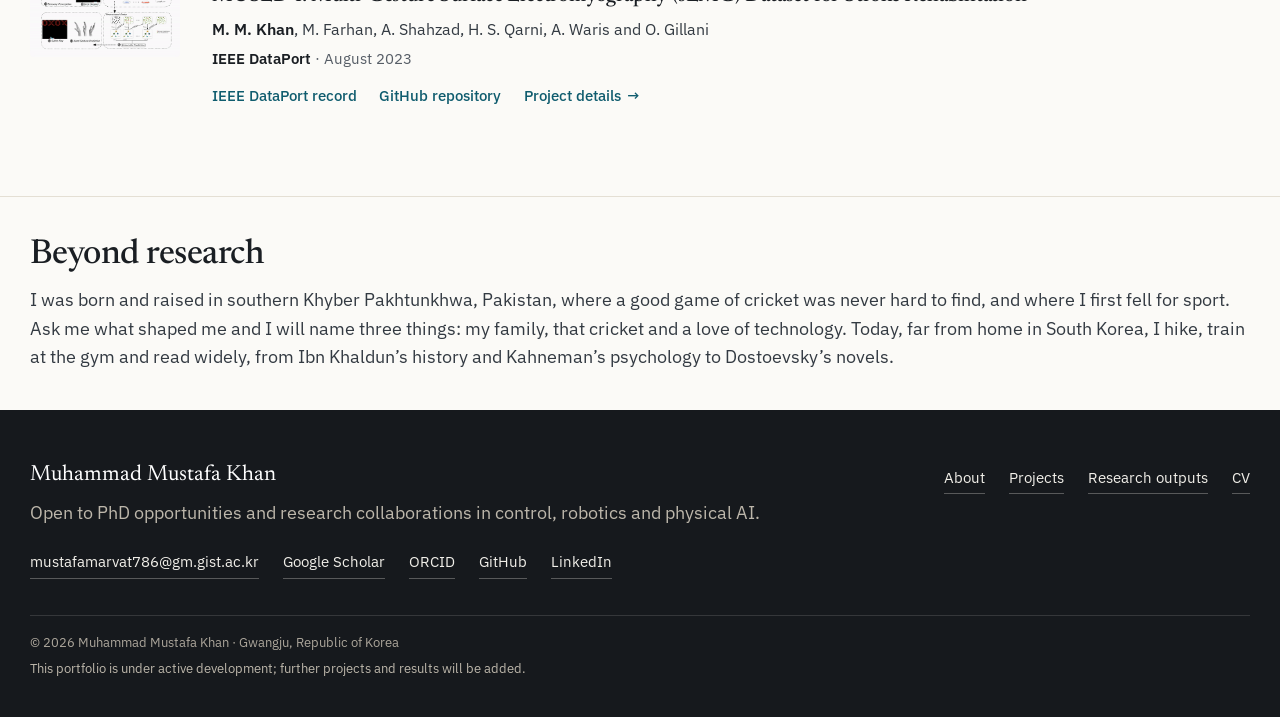
==== commit 60433e05: "Make Selected research projects a green heading link to the project list The heading links to the pr" ====
--- a/index.html
+++ b/index.html
@@ -157,8 +157,7 @@
   <section class="section section-line" id="work" aria-labelledby="work-title">
     <div class="wrap">
       <div class="section-head head-row work-head">
-        <h2 id="work-title">Selected research projects</h2>
-        <a class="btn btn-primary" href="projects/index.html">View all projects</a>
+        <h2 id="work-title"><a href="projects/index.html">Selected research projects</a></h2>
       </div>
 
       <!-- ---------- featured ----------
--- a/style.css
+++ b/style.css
@@ -718,10 +718,11 @@
 .cover-overlay { position: absolute; inset: 0; }
 .cover-frame.has-overlay:hover img { transform: scale(1.012); }
 
-/* --- homepage "Selected research projects": heading with the button to the full project list --- */
-.work-head { margin-bottom: 2rem; align-items: center; row-gap: 0.75rem; }                                                   /* 32px to the featured project */
+/* --- homepage "Selected research projects": the heading links to the full project list --- */
+.work-head { margin-bottom: 2rem; }                                                   /* 32px to the featured project */
 .work-head h2 { margin: 0; font-size: clamp(1.625rem, 1.3rem + 1.2vw, 2.125rem); }   /* 26px phones -> 34px desktop */
-.work-head .btn { min-height: 44px; padding: 0.5rem 1.15rem; }   /* same as the hero's buttons */
+.work-head h2 a { color: var(--accent); text-decoration: none; }
+.work-head h2 a:hover { color: var(--accent-deep); text-decoration: underline; text-decoration-thickness: 1px; text-underline-offset: 0.12em; }
 
 /* --- featured project on the homepage ---
    DOM order is title block -> cover -> summary, contribution, result, actions: the phone reading order.
